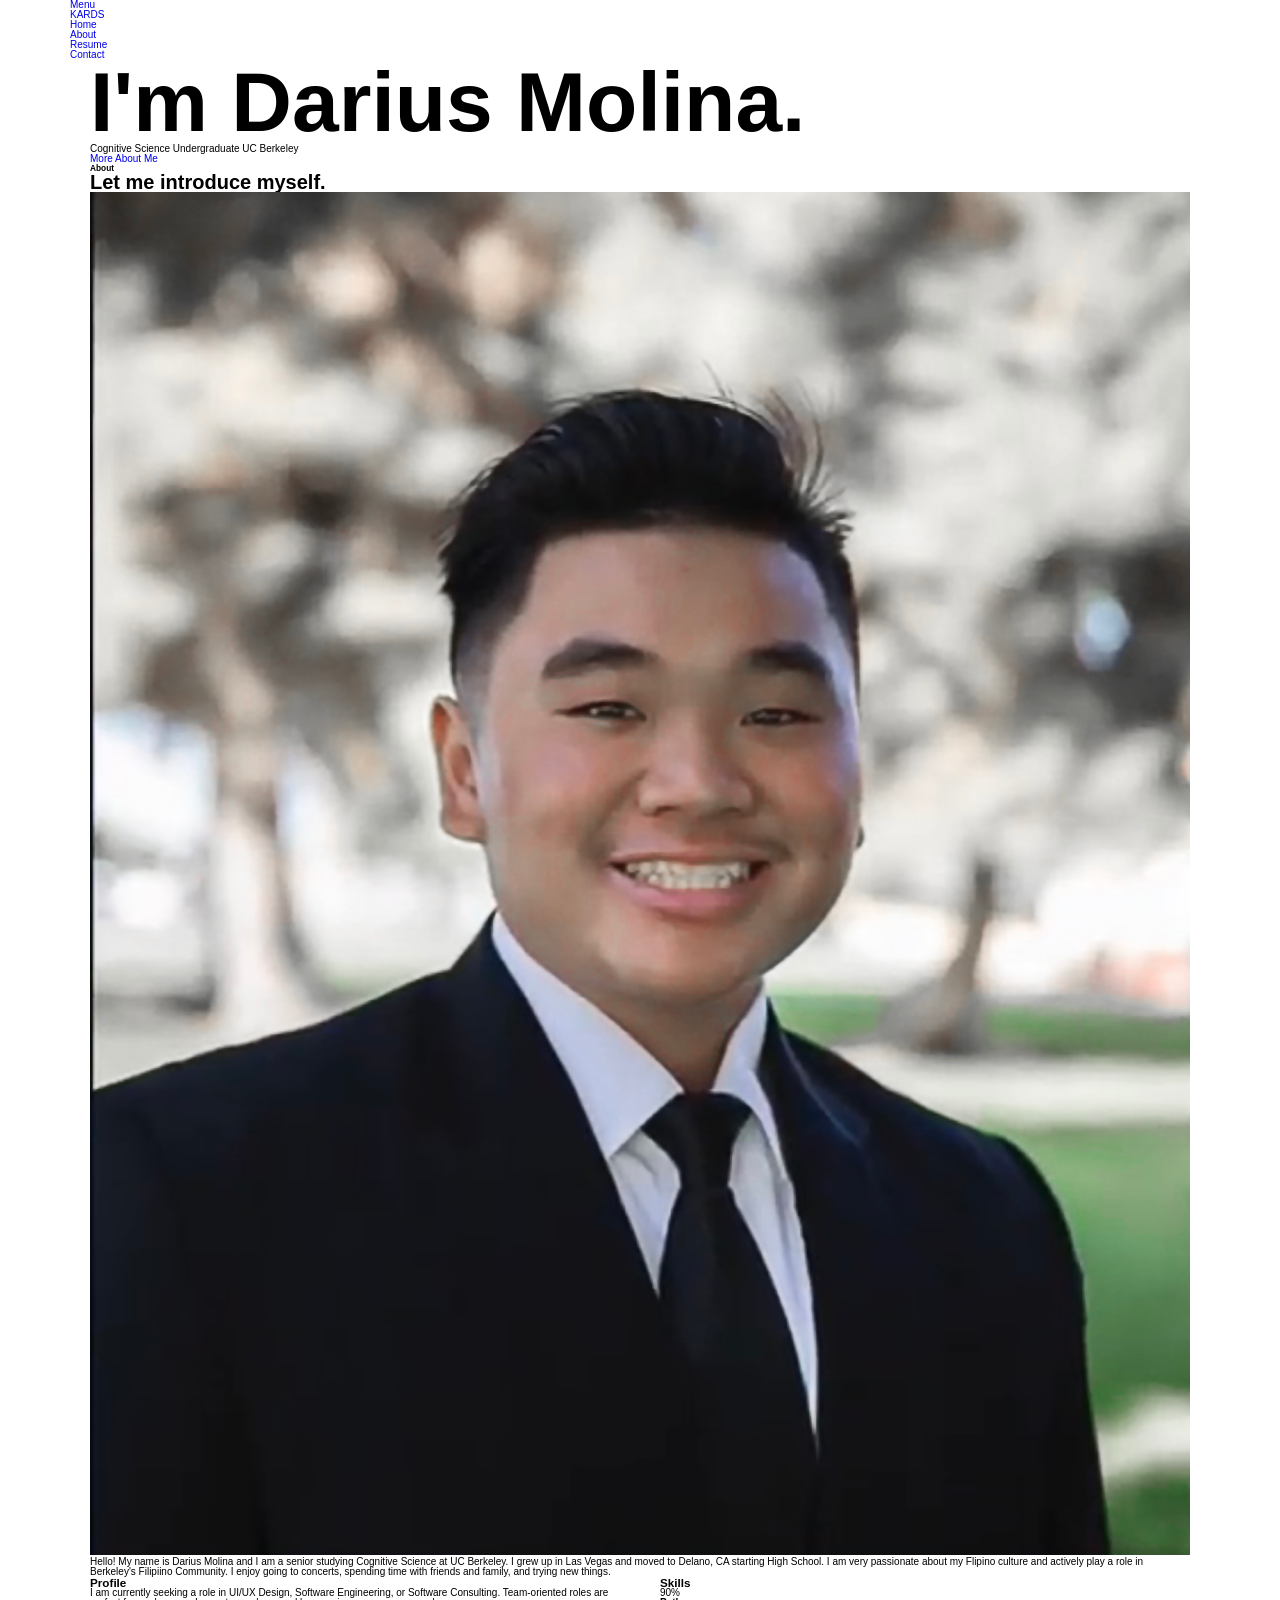
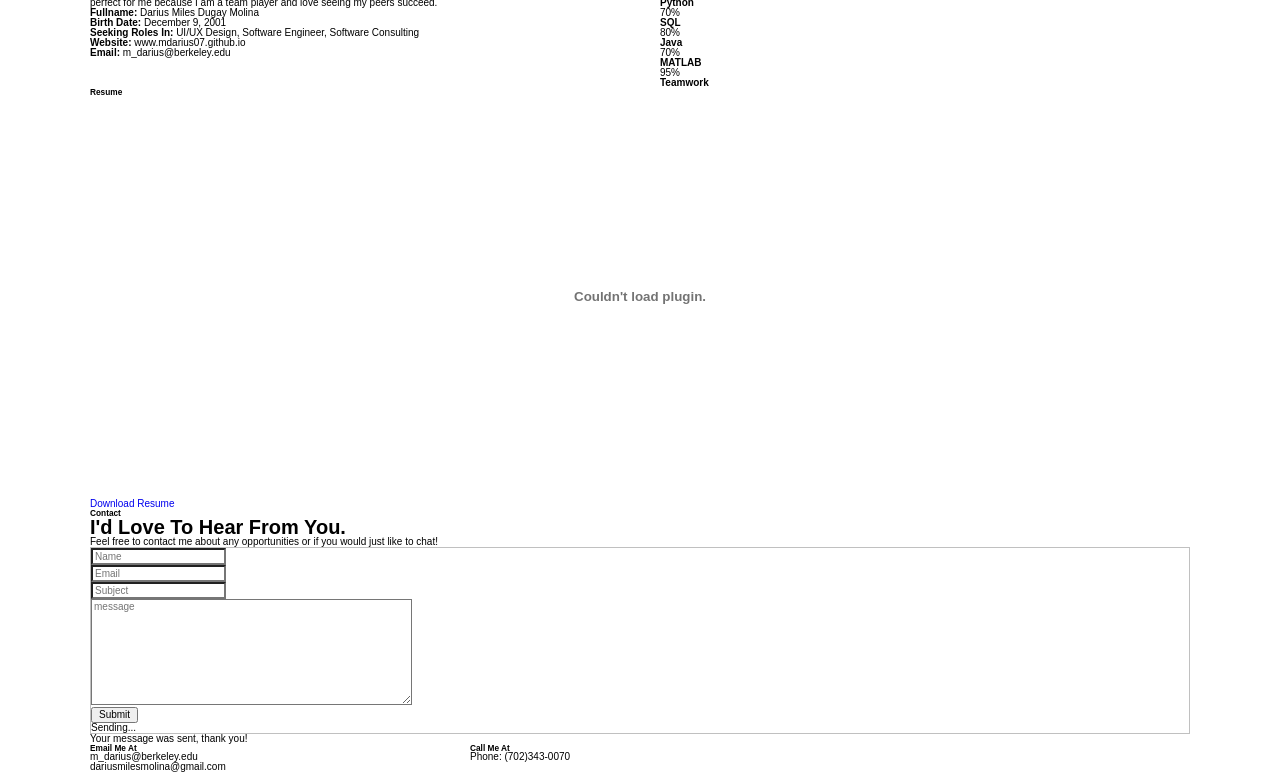
==== index.html @ eac63430 "resume" ====
<!DOCTYPE html>
<!--[if IE 8 ]><html class="no-js oldie ie8" lang="en"> <![endif]-->
<!--[if IE 9 ]><html class="no-js oldie ie9" lang="en"> <![endif]-->
<!--[if (gte IE 9)|!(IE)]><!--><html class="no-js" lang="en"> <!--<![endif]-->
<head>

   <!--- basic page needs
   ================================================== -->
   <meta charset="utf-8">
	<title>Darius Molina</title>
	<meta name="description" content="">  
	<meta name="author" content="">

   <!-- mobile specific metas
   ================================================== -->
	<meta name="viewport" content="width=device-width, initial-scale=1, maximum-scale=1">

 	<!-- CSS
   ================================================== -->
   <link rel="stylesheet" href="css/base.css">  
   <link rel="stylesheet" href="css/main.css">
   <link rel="stylesheet" href="css/vendor.css">     

   <!-- script
   ================================================== -->   
	<script src="js/modernizr.js"></script>
	<script src="js/pace.min.js"></script>

   <!-- favicons
	================================================== -->
	<link rel="icon" type="image/png" href="favicon.png">

</head>

<body id="top">

	<!-- header 
   ================================================== -->
   <header>   	
   	<div class="row">

   		<div class="top-bar">
   			<a class="menu-toggle" href="#"><span>Menu</span></a>

	   		<div class="logo">
		         <a href="index.html">KARDS</a>
		      </div>		      

		   	<nav id="main-nav-wrap">
					<ul class="main-navigation">
						<li class="current"><a class="smoothscroll"  href="#intro" title="">Home</a></li>
						<li><a class="smoothscroll"  href="#about" title="">About</a></li>
						<li><a class="smoothscroll"  href="#resume" title="">Resume</a></li>					
						<li><a class="smoothscroll"  href="#contact" title="">Contact</a></li>				
					</ul>
				</nav>    		
   		</div> <!-- /top-bar --> 
   		
   	</div> <!-- /row --> 		
   </header> <!-- /header -->

	<!-- intro section
   ================================================== -->
   <section id="intro">   

   	<div class="intro-overlay"></div>	

   	<div class="intro-content">
   		<div class="row">

   			<div class="col-twelve">

	   			<h1>I'm Darius Molina.</h1>

	   			<p class="intro-position">
	   				<span>Cognitive Science Undergraduate</span>
	   				<span>UC Berkeley</span> 
	   			</p>

	   			<a class="button stroke smoothscroll" href="#about" title="">More About Me</a>

	   		</div>  
   			
   		</div>   		 		
   	</div> <!-- /intro-content --> 

   	<ul class="intro-social">        
         <li><a href="https://www.facebook.com/profile.php?id=100009450959265"><i class="fa fa-facebook"></i></a></li>
         <li><a href="#"><i class="fa fa-twitter"></i></a></li>
         <li><a href="https://www.linkedin.com/in/darius-miles-molina/"><i class="fa fa-linkedin"></i></a></li>
         <li><a href="https://www.instagram.com/dariusmolina/"><i class="fa fa-instagram"></i></a></li>
      </ul> <!-- /intro-social -->      	

   </section> <!-- /intro -->


   <!-- about section
   ================================================== -->
   <section id="about">  

   	<div class="row section-intro">
   		<div class="col-twelve">

   			<h5>About</h5>
   			<h1>Let me introduce myself.</h1>

   			<div class="intro-info">

   				<img src="images/profile-pic.jpg" alt="Profile Picture">

   				<p class="lead">Hello! My name is Darius Molina and I am a senior studying Cognitive Science at UC Berkeley. I grew up in Las Vegas and moved to Delano, CA starting High School. I am very passionate about my Flipino culture and actively play a role in Berkeley's Filipiino Community. I enjoy going to concerts, spending time with friends and family, and trying new things.</p>
   			</div>   			

   		</div>   		
   	</div> <!-- /section-intro -->

   	<div class="row about-content">

   		<div class="col-six tab-full">

   			<h3>Profile</h3>
   			<p>I am currently seeking a role in UI/UX Design, Software Engineering, or Software Consulting. Team-oriented roles are perfect for me because I am a team player and love seeing my peers succeed.</p>

   			<ul class="info-list">
   				<li>
   					<strong>Fullname:</strong>
   					<span>Darius Miles Dugay Molina</span>
   				</li>
   				<li>
   					<strong>Birth Date:</strong>
   					<span>December 9, 2001</span>
   				</li>
   				<li>
   					<strong>Seeking Roles In:</strong>
   					<span>UI/UX Design, Software Engineer, Software Consulting</span>
   				</li>
   				<li>
   					<strong>Website:</strong>
   					<span>www.mdarius07.github.io</span>
   				</li>
   				<li>
   					<strong>Email:</strong>
   					<span>m_darius@berkeley.edu</span>
   				</li>

   			</ul> <!-- /info-list -->

   		</div>

   		<div class="col-six tab-full">

   			<h3>Skills</h3>

				<ul class="skill-bars">
				   <li>
				   	<div class="progress percent90"><span>90%</span></div>
				   	<strong>Python</strong>
				   </li>
				   <li>
				   	<div class="progress percent70"><span>70%</span></div>
				   	<strong>SQL</strong>
				   </li>
				   <li>
				   	<div class="progress percent80"><span>80%</span></div>
				   	<strong>Java</strong>
				   </li>
				   <li>
				   	<div class="progress percent70"><span>70%</span></div>
				   	<strong>MATLAB</strong>
				   </li>
				   <li>

				   	<div class="progress percent95"><span>95%</span></div>
				   	<strong>Teamwork</strong>
				   </li>
      
				</ul> <!-- /skill-bars -->		

   		</div>

   	</div>


   </section> <!-- /process-->    


   <!-- resume Section
   ================================================== -->
	<section id="resume" class="grey-section">

		<div class="row section-intro">
   		<div class="col-twelve">
			<div id="resume"></div>

   			<h5>Resume</h5>
			<embed src="resume.pdf" type="application/pdf" width="100%" height="400px">
   				<a href="resume.pdf" download>Download Resume</a>

   		</div>   		
   	
		
	</section> <!-- /features -->

	
	
   <!-- contact
   ================================================== -->
	<section id="contact">

		<div class="row section-intro">
   		<div class="col-twelve">

   			<h5>Contact</h5>
   			<h1>I'd Love To Hear From You.</h1>

   			<p class="lead">Feel free to contact me about any opportunities or if you would just like to chat!</p>

   		</div> 
   	</div> <!-- /section-intro -->

   	<div class="row contact-form">

   		<div class="col-twelve">

            <!-- form -->
            <form name="contactForm" id="contactForm" method="post" action="">
      			<fieldset>

                  <div class="form-field">
 						   <input name="contactName" type="text" id="contactName" placeholder="Name" value="" minlength="2" required="">
                  </div>
                  <div class="form-field">
	      			   <input name="contactEmail" type="email" id="contactEmail" placeholder="Email" value="" required="">
	               </div>
                  <div class="form-field">
	     				   <input name="contactSubject" type="text" id="contactSubject" placeholder="Subject" value="">
	               </div>                       
                  <div class="form-field">
	                 	<textarea name="contactMessage" id="contactMessage" placeholder="message" rows="10" cols="50" required=""></textarea>
	               </div>                      
                 <div class="form-field">
                     <button class="submitform">Submit</button>
                     <div id="submit-loader">
                        <div class="text-loader">Sending...</div>                             
       				      <div class="s-loader">
								  	<div class="bounce1"></div>
								  	<div class="bounce2"></div>
								  	<div class="bounce3"></div>
								</div>
							</div>
                  </div>

      			</fieldset>
      		</form> <!-- Form End -->

            <!-- contact-warning -->
            <div id="message-warning">            	
            </div>            
            <!-- contact-success -->
      		<div id="message-success">
               <i class="fa fa-check"></i>Your message was sent, thank you!<br>
      		</div>

         </div> <!-- /col-twelve -->
   		
   	</div> <!-- /contact-form -->

   	<div class="row contact-info">


   		<div class="col-four tab-full collapse">

   			<div class="icon">
   				<i class="icon-mail"></i>
   			</div>

   			<h5>Email Me At</h5>

   			<p>m_darius@berkeley.edu<br>
			   	dariusmilesmolina@gmail.com			     
			   </p>

   		</div>

   		<div class="col-four tab-full">

   			<div class="icon">
   				<i class="icon-phone"></i>
   			</div>

   			<h5>Call Me At</h5>

   			<p>Phone: (702)343-0070<br><br>
			   </p>

   		</div>
   		
   	</div> <!-- /contact-info -->
		
	</section> <!-- /contact -->
 

   <!-- Java Script
   ================================================== --> 
   <script src="js/jquery-2.1.3.min.js"></script>
   <script src="js/plugins.js"></script>
   <script src="js/main.js"></script>

</body>

</html>
---- css/base.css ----
/**
 * =================================================================== 
 *
 *  Kards v1.0 Base Stylesheet
 *  url: styleshout.com
 *  03-01-2016
 *  ------------------------------------------------------------------
 *  TOC:
 *  01. reset
 *  02. basic/base setup styles
 *  03. grid
 *  04. MISC
 *
 * =================================================================== 
 */

/** 
 * ===================================================================
 * 01. reset - normalize.css v3.0.2 | MIT License | git.io/normalize
 *
 * ------------------------------------------------------------------- 
 */
html {
	font-family: sans-serif;
	-ms-text-size-adjust: 100%;
	-webkit-text-size-adjust: 100%;
}

body {
	margin: 0;
}

article,
aside,
details,
figcaption,
figure,
footer,
header,
hgroup,
main,
menu,
nav,
section,
summary {
	display: block;
}

audio,
canvas,
progress,
video {
	display: inline-block;
	vertical-align: baseline;
}

audio:not([controls]) {
	display: none;
	height: 0;
}

[hidden],
template {
	display: none;
}

a {
	background: transparent;
}

a:active,
a:hover {
	outline: 0;
}

abbr[title] {
	border-bottom: 1px dotted;
}

b,
strong {
	font-weight: bold;
}

dfn {
	font-style: italic;
}

h1 {
	font-size: 2em;
	margin: 0.67em 0;
}

mark {
	background: #ff0;
	color: #000;
}

small {
	font-size: 80%;
}

sub,
sup {
	font-size: 75%;
	line-height: 0;
	position: relative;
	vertical-align: baseline;
}

sup {
	top: -0.5em;
}

sub {
	bottom: -0.25em;
}

img {
	border: 0;
}

svg:not(:root) {
	overflow: hidden;
}

figure {
	margin: 1em 40px;
}

hr {
	-moz-box-sizing: content-box;
	box-sizing: content-box;
	height: 0;
}

pre {
	overflow: auto;
}

code,
kbd,
pre,
samp {
	font-family: monospace, monospace;
	font-size: 1em;
}

button,
input,
optgroup,
select,
textarea {
	color: inherit;
	font: inherit;
	margin: 0;
}

button {
	overflow: visible;
}

button,
select {
	text-transform: none;
}

button,
html input[type="button"],
input[type="reset"],
input[type="submit"] {
	-webkit-appearance: button;
	cursor: pointer;
}

button[disabled],
html input[disabled] {
	cursor: default;
}

button::-moz-focus-inner,
input::-moz-focus-inner {
	border: 0;
	padding: 0;
}

input {
	line-height: normal;
}

input[type="checkbox"],
input[type="radio"] {
	box-sizing: border-box;
	padding: 0;
}

input[type="number"]::-webkit-inner-spin-button,
input[type="number"]::-webkit-outer-spin-button {
	height: auto;
}

input[type="search"] {
	-webkit-appearance: textfield;
	-moz-box-sizing: content-box;
	-webkit-box-sizing: content-box;
	box-sizing: content-box;
}

input[type="search"]::-webkit-search-cancel-button,
input[type="search"]::-webkit-search-decoration {
	-webkit-appearance: none;
}

fieldset {
	border: 1px solid #c0c0c0;
	margin: 0 2px;
	padding: 0.35em 0.625em 0.75em;
}

legend {
	border: 0;
	padding: 0;
}

textarea {
	overflow: auto;
}

optgroup {
	font-weight: bold;
}

table {
	border-collapse: collapse;
	border-spacing: 0;
}

td,
th {
	padding: 0;
}

/** 
 * ===================================================================
 * 02. basic/base setup styles - (_basic.scss)
 *
 * ------------------------------------------------------------------- 
 */
html {
	font-size: 62.5%;
	box-sizing: border-box;
}

*,
*::before,
*::after {
	box-sizing: inherit;
}

body {
	font-weight: normal;
	line-height: 1;
	text-rendering: optimizeLegibility;
	word-wrap: break-word;
	-webkit-overflow-scrolling: touch;
	-webkit-text-size-adjust: none;
}

body,
input,
button {
	-moz-osx-font-smoothing: grayscale;
	-webkit-font-smoothing: antialiased;
}

/**
 * Media - (_basic.scss)
 * ------------------------------------------------------------------- 
 */
img,
video {
	max-width: 100%;
	height: auto;
}

/**
 * Typography resets - (_basic.scss)
 * ------------------------------------------------------------------- 
 */
div,
dl,
dt,
dd,
ul,
ol,
li,
h1,
h2,
h3,
h4,
h5,
h6,
pre,
form,
p,
blockquote,
th,
td {
	margin: 0;
	padding: 0;
}

h1,
h2,
h3,
h4,
h5,
h6 {
	-webkit-font-variant-ligatures: common-ligatures;
	-moz-font-variant-ligatures: common-ligatures;
	font-variant-ligatures: common-ligatures;
	text-rendering: optimizeLegibility;
}

em,
i {
	font-style: italic;
	line-height: inherit;
}

strong,
b {
	font-weight: bold;
	line-height: inherit;
}

small {
	font-size: 60%;
	line-height: inherit;
}

ol,
ul {
	list-style: none;
}

li {
	display: block;
}

/**
 * links - (_basic.scss)
 * ------------------------------------------------------------------- 
 */
a {
	text-decoration: none;
	line-height: inherit;
}

a img {
	border: none;
}

/**
 * inputs - (_basic.scss)
 * ------------------------------------------------------------------- 
 */
fieldset {
	margin: 0;
	padding: 0;
}

input[type="email"],
input[type="number"],
input[type="search"],
input[type="text"],
input[type="tel"],
input[type="url"],
input[type="password"],
textarea {
	-webkit-appearance: none;
	-moz-appearance: none;
	-ms-appearance: none;
	-o-appearance: none;
	appearance: none;
}

/** 
 * ===================================================================
 * 03. grid - (_grid.scss)
 *
 * ------------------------------------------------------------------- 
 */
.row {
	width: 94%;
	max-width: 1140px;
	margin: 0 auto;
}

.row:before,
.row:after {
	content: "";
	display: table;
}

.row:after {
	clear: both;
}

.row .row {
	width: auto;
	max-width: none;
	margin-left: -20px;
	margin-right: -20px;
}

[class*="col-"],
.bgrid {
	float: left;
}

[class*="col-"] + [class*="col-"].end {
	float: right;
}

[class*="col-"] {
	padding: 0 20px;
}

.col-one {
	width: 8.33333%;
}

.col-two,
.col-1-6 {
	width: 16.66667%;
}

.col-three,
.col-1-4 {
	width: 25%;
}

.col-four,
.col-1-3 {
	width: 33.33333%;
}

.col-five {
	width: 41.66667%;
}

.col-six,
.col-1-2 {
	width: 50%;
}

.col-seven {
	width: 58.33333%;
}

.col-eight,
.col-2-3 {
	width: 66.66667%;
}

.col-nine,
.col-3-4 {
	width: 75%;
}

.col-ten,
.col-5-6 {
	width: 83.33333%;
}

.col-eleven {
	width: 91.66667%;
}

.col-twelve,
.col-full {
	width: 100%;
}

/**
 * small screens - (_grid.scss)
 * --------------------------------------------------------------- 
 */
@media screen and (max-width:1024px) {
	.row .row {
		margin-left: -18px;
		margin-right: -18px;
	}

	[class*="col-"] {
		padding: 0 18px;
	}

}

/**
 * tablets - (_grid.scss)
 * --------------------------------------------------------------- 
 */
@media screen and (max-width:768px) {
	.row {
		width: auto;
		padding-left: 30px;
		padding-right: 30px;
	}

	.row .row {
		padding-left: 0;
		padding-right: 0;
		margin-left: -15px;
		margin-right: -15px;
	}

	[class*="col-"] {
		padding: 0 15px;
	}

	.tab-1-4 {
		width: 25%;
	}

	.tab-1-3 {
		width: 33.33333%;
	}

	.tab-1-2 {
		width: 50%;
	}

	.tab-2-3 {
		width: 66.66667%;
	}

	.tab-3-4 {
		width: 75%;
	}

	.tab-full {
		width: 100%;
	}

}

/**
 * large mobile devices - (_grid.scss)
 * --------------------------------------------------------------- 
 */
@media screen and (max-width:600px) {
	.row {
		padding-left: 25px;
		padding-right: 25px;
	}

	.row .row {
		margin-left: -10px;
		margin-right: -10px;
	}

	[class*="col-"] {
		padding: 0 10px;
	}

	.mob-1-4 {
		width: 25%;
	}

	.mob-1-2 {
		width: 50%;
	}

	.mob-3-4 {
		width: 75%;
	}

	.mob-full {
		width: 100%;
	}

}

/**
 * small mobile devices - (_grid.scss)
 * --------------------------------------------------------------- 
 */
@media screen and (max-width:400px) {
	.row .row {
		padding-left: 0;
		padding-right: 0;
		margin-left: 0;
		margin-right: 0;
	}

	[class*="col-"] {
		width: 100% !important;
		float: none !important;
		clear: both !important;
		margin-left: 0;
		margin-right: 0;
		padding: 0;
	}

	[class*="col-"] + [class*="col-"].end {
		float: none;
	}

}

/** 
 * ===================================================================
 * block grids - (_grid.scss)
 *
 * ------------------------------------------------------------------- 
 */
[class*="block-"]:before,
[class*="block-"]:after {
	content: "";
	display: table;
}

[class*="block-"]:after {
	clear: both;
}

.block-1-6 .bgrid {
	width: 16.66667%;
}

.block-1-4 .bgrid {
	width: 25%;
}

.block-1-3 .bgrid {
	width: 33.33333%;
}

.block-1-2 .bgrid {
	width: 50%;
}

/**
 * Clearing for block grid columns. Allow columns with 
 * different heights to align properly.
 */
.block-1-6 .bgrid:nth-child(6n+1),
.block-1-4 .bgrid:nth-child(4n+1),
.block-1-3 .bgrid:nth-child(3n+1),
.block-1-2 .bgrid:nth-child(2n+1) {
	clear: both;
}

/**
 * small screens - (_grid.scss)
 * --------------------------------------------------------------- 
 */
@media screen and (max-width:1024px) {
	.block-s-1-6 .bgrid {
		width: 16.66667%;
	}

	.block-s-1-4 .bgrid {
		width: 25%;
	}

	.block-s-1-3 .bgrid {
		width: 33.33333%;
	}

	.block-s-1-2 .bgrid {
		width: 50%;
	}

	.block-s-full .bgrid {
		width: 100%;
		clear: both;
	}

	[class*="block-s-"] .bgrid:nth-child(n) {
		clear: none;
	}

	.block-s-1-6 .bgrid:nth-child(6n+1),
	.block-s-1-4 .bgrid:nth-child(4n+1),
	.block-s-1-3 .bgrid:nth-child(3n+1),
	.block-s-1-2 .bgrid:nth-child(2n+1) {
		clear: both;
	}

}

/**
 * tablets - (_grid.scss)
 * --------------------------------------------------------------- 
 */
@media screen and (max-width:768px) {
	.block-tab-1-6 .bgrid {
		width: 16.66667%;
	}

	.block-tab-1-4 .bgrid {
		width: 25%;
	}

	.block-tab-1-3 .bgrid {
		width: 33.33333%;
	}

	.block-tab-1-2 .bgrid {
		width: 50%;
	}

	.block-tab-full .bgrid {
		width: 100%;
		clear: both;
	}

	[class*="block-tab-"] .bgrid:nth-child(n) {
		clear: none;
	}

	.block-tab-1-6 .bgrid:nth-child(6n+1),
	.block-tab-1-4 .bgrid:nth-child(4n+1),
	.block-tab-1-3 .bgrid:nth-child(3n+1),
	.block-tab-1-2 .bgrid:nth-child(2n+1) {
		clear: both;
	}

}

/**
 * large mobile devices - (_grid.scss)
 * --------------------------------------------------------------- 
 */
@media screen and (max-width:600px) {
	.block-mob-1-6 .bgrid {
		width: 16.66667%;
	}

	.block-mob-1-4 .bgrid {
		width: 25%;
	}

	.block-mob-1-3 .bgrid {
		width: 33.33333%;
	}

	.block-mob-1-2 .bgrid {
		width: 50%;
	}

	.block-mob-full .bgrid {
		width: 100%;
		clear: both;
	}

	[class*="block-mob-"] .bgrid:nth-child(n) {
		clear: none;
	}

	.block-mob-1-6 .bgrid:nth-child(6n+1),
	.block-mob-1-4 .bgrid:nth-child(4n+1),
	.block-mob-1-3 .bgrid:nth-child(3n+1),
	.block-mob-1-2 .bgrid:nth-child(2n+1) {
		clear: both;
	}

}

/**
 * stack on small mobile devices - (_grid.scss)
 * --------------------------------------------------------------- 
 */
@media screen and (max-width:400px) {
	.stack .bgrid {
		width: 100% !important;
		float: none !important;
		clear: both !important;
		margin-left: 0;
		margin-right: 0;
	}

}

/** 
 * ===================================================================
 * 04. MISC  - (_grid.scss)
 *
 * ------------------------------------------------------------------- 
 */

/**
 * Clearing - (http://nicolasgallagher.com/micro-clearfix-hack/
 */
.group:before,
.group:after {
	content: "";
	display: table;
}

.group:after {
	clear: both;
}

/**
 * Misc Helper Styles 
 */
.hide {
	display: none;
}

.invisible {
	visibility: hidden;
}

.antialiased {
	-webkit-font-smoothing: antialiased;
	-moz-osx-font-smoothing: grayscale;
}

.remove-bottom {
	margin-bottom: 0;
}

.half-bottom {
	margin-bottom: 1.5rem !important;
}

.add-bottom {
	margin-bottom: 3rem !important;
}

.no-border {
	border: none;
}

.full-width {
	width: 100%;
}

.text-center {
	text-align: center;
}

.text-left {
	text-align: left;
}

.text-right {
	text-align: right;
}

.pull-left {
	float: left;
}

.pull-right {
	float: right;
}

.align-center {
	margin-left: auto;
	margin-right: auto;
	text-align: center;
}

/*# sourceMappingURL=base.css.map */
---- css/vendor.css ----
/**
 * =================================================================== 
 *
 *  Kards v1.0 Vendor/Third Party CSS 
 *  url: styleshout.com
 *  03-01-2016
 *  ------------------------------------------------------------------
 *  TOC:
 *  01. Core Owl Carousel CSS File
 *  02. Magnific Popup CSS
 *
 * =================================================================== 
 */

/* 
 *  01. Core Owl Carousel CSS File
 *	 v1.3.3
 */

/* clearfix */
.owl-carousel .owl-wrapper:after {
	content: ".";
	display: block;
	clear: both;
	visibility: hidden;
	line-height: 0;
	height: 0;
}

/* display none until init */
.owl-carousel {
	display: none;
	position: relative;
	width: 100%;
	-ms-touch-action: pan-y;
}
.owl-carousel .owl-wrapper {
	display: none;
	position: relative;
	-webkit-transform: translate3d(0px, 0px, 0px);
}
.owl-carousel .owl-wrapper-outer {
	overflow: hidden;
	position: relative;
	width: 100%;
}
.owl-carousel .owl-wrapper-outer.autoHeight {
	-webkit-transition: height 500ms ease-in-out;
	-moz-transition: height 500ms ease-in-out;
	-ms-transition: height 500ms ease-in-out;
	-o-transition: height 500ms ease-in-out;
	transition: height 500ms ease-in-out;
}
.owl-carousel .owl-item {
	float: left;
}
.owl-controls .owl-page, .owl-controls .owl-buttons div {
	cursor: pointer;
}
.owl-controls {
	-webkit-user-select: none;
	-khtml-user-select: none;
	-moz-user-select: none;
	-ms-user-select: none;
	user-select: none;
	-webkit-tap-highlight-color: transparent;
}

/* mouse grab icon */
.grabbing {
	cursor: url(grabbing.png) 8 8, move;
}

/* fix */
.owl-carousel .owl-wrapper, .owl-carousel .owl-item {
	-webkit-backface-visibility: hidden;
	-moz-backface-visibility: hidden;
	-ms-backface-visibility: hidden;
	-webkit-transform: translate3d(0, 0, 0);
	-moz-transform: translate3d(0, 0, 0);
	-ms-transform: translate3d(0, 0, 0);
}

/* 
 *  Owl Carousel CSS3 Transitions 
 *  v1.3.2
 */
.owl-origin {
	-webkit-perspective: 1200px;
	-webkit-perspective-origin-x: 50%;
	-webkit-perspective-origin-y: 50%;
	-moz-perspective: 1200px;
	-moz-perspective-origin-x: 50%;
	-moz-perspective-origin-y: 50%;
	perspective: 1200px;
}

/* fade */
.owl-fade-out {
	z-index: 10;
	-webkit-animation: fadeOut .7s both ease;
	-moz-animation: fadeOut .7s both ease;
	animation: fadeOut .7s both ease;
}
.owl-fade-in {
	-webkit-animation: fadeIn .7s both ease;
	-moz-animation: fadeIn .7s both ease;
	animation: fadeIn .7s both ease;
}

/* backSlide */
.owl-backSlide-out {
	-webkit-animation: backSlideOut 1s both ease;
	-moz-animation: backSlideOut 1s both ease;
	animation: backSlideOut 1s both ease;
}
.owl-backSlide-in {
	-webkit-animation: backSlideIn 1s both ease;
	-moz-animation: backSlideIn 1s both ease;
	animation: backSlideIn 1s both ease;
}

/* goDown */
.owl-goDown-out {
	-webkit-animation: scaleToFade .7s ease both;
	-moz-animation: scaleToFade .7s ease both;
	animation: scaleToFade .7s ease both;
}
.owl-goDown-in {
	-webkit-animation: goDown .6s ease both;
	-moz-animation: goDown .6s ease both;
	animation: goDown .6s ease both;
}

/* scaleUp */
.owl-fadeUp-in {
	-webkit-animation: scaleUpFrom .5s ease both;
	-moz-animation: scaleUpFrom .5s ease both;
	animation: scaleUpFrom .5s ease both;
}
.owl-fadeUp-out {
	-webkit-animation: scaleUpTo .5s ease both;
	-moz-animation: scaleUpTo .5s ease both;
	animation: scaleUpTo .5s ease both;
}

/* Keyframes */

/*empty*/
@-webkit-keyframes empty {
	0% {
		opacity: 1;
	}
}
@-moz-keyframes empty {
	0% {
		opacity: 1;
	}
}
@keyframes empty {
	0% {
		opacity: 1;
	}
}
@-webkit-keyframes fadeIn {
	0% {
		opacity: 0;
	}
	100% {
		opacity: 1;
	}
}
@-moz-keyframes fadeIn {
	0% {
		opacity: 0;
	}
	100% {
		opacity: 1;
	}
}
@keyframes fadeIn {
	0% {
		opacity: 0;
	}
	100% {
		opacity: 1;
	}
}
@-webkit-keyframes fadeOut {
	0% {
		opacity: 1;
	}
	100% {
		opacity: 0;
	}
}
@-moz-keyframes fadeOut {
	0% {
		opacity: 1;
	}
	100% {
		opacity: 0;
	}
}
@keyframes fadeOut {
	0% {
		opacity: 1;
	}
	100% {
		opacity: 0;
	}
}
@-webkit-keyframes backSlideOut {
	25% {
		opacity: .5;
		-webkit-transform: translateZ(-500px);
	}
	75% {
		opacity: .5;
		-webkit-transform: translateZ(-500px) translateX(-200%);
	}
	100% {
		opacity: .5;
		-webkit-transform: translateZ(-500px) translateX(-200%);
	}
}
@-moz-keyframes backSlideOut {
	25% {
		opacity: .5;
		-moz-transform: translateZ(-500px);
	}
	75% {
		opacity: .5;
		-moz-transform: translateZ(-500px) translateX(-200%);
	}
	100% {
		opacity: .5;
		-moz-transform: translateZ(-500px) translateX(-200%);
	}
}
@keyframes backSlideOut {
	25% {
		opacity: .5;
		transform: translateZ(-500px);
	}
	75% {
		opacity: .5;
		transform: translateZ(-500px) translateX(-200%);
	}
	100% {
		opacity: .5;
		transform: translateZ(-500px) translateX(-200%);
	}
}
@-webkit-keyframes backSlideIn {
	0%, 25% {
		opacity: .5;
		-webkit-transform: translateZ(-500px) translateX(200%);
	}
	75% {
		opacity: .5;
		-webkit-transform: translateZ(-500px);
	}
	100% {
		opacity: 1;
		-webkit-transform: translateZ(0) translateX(0);
	}
}
@-moz-keyframes backSlideIn {
	0%, 25% {
		opacity: .5;
		-moz-transform: translateZ(-500px) translateX(200%);
	}
	75% {
		opacity: .5;
		-moz-transform: translateZ(-500px);
	}
	100% {
		opacity: 1;
		-moz-transform: translateZ(0) translateX(0);
	}
}
@keyframes backSlideIn {
	0%, 25% {
		opacity: .5;
		transform: translateZ(-500px) translateX(200%);
	}
	75% {
		opacity: .5;
		transform: translateZ(-500px);
	}
	100% {
		opacity: 1;
		transform: translateZ(0) translateX(0);
	}
}
@-webkit-keyframes scaleToFade {
	to {
		opacity: 0;
		-webkit-transform: scale(0.8);
	}
}
@-moz-keyframes scaleToFade {
	to {
		opacity: 0;
		-moz-transform: scale(0.8);
	}
}
@keyframes scaleToFade {
	to {
		opacity: 0;
		transform: scale(0.8);
	}
}
@-webkit-keyframes goDown {
	from {
		-webkit-transform: translateY(-100%);
	}
}
@-moz-keyframes goDown {
	from {
		-moz-transform: translateY(-100%);
	}
}
@keyframes goDown {
	from {
		transform: translateY(-100%);
	}
}
@-webkit-keyframes scaleUpFrom {
	from {
		opacity: 0;
		-webkit-transform: scale(1.5);
	}
}
@-moz-keyframes scaleUpFrom {
	from {
		opacity: 0;
		-moz-transform: scale(1.5);
	}
}
@keyframes scaleUpFrom {
	from {
		opacity: 0;
		transform: scale(1.5);
	}
}
@-webkit-keyframes scaleUpTo {
	to {
		opacity: 0;
		-webkit-transform: scale(1.5);
	}
}
@-moz-keyframes scaleUpTo {
	to {
		opacity: 0;
		-moz-transform: scale(1.5);
	}
}
@keyframes scaleUpTo {
	to {
		opacity: 0;
		transform: scale(1.5);
	}
}


/* 
 *  02. Magnific Popup CSS
 */
.mfp-bg {
	top: 0;
	left: 0;
	width: 100%;
	height: 100%;
	z-index: 1042;
	overflow: hidden;
	position: fixed;
	background: #0b0b0b;
	opacity: 0.8;
	filter: alpha(opacity=80);
}
.mfp-wrap {
	top: 0;
	left: 0;
	width: 100%;
	height: 100%;
	z-index: 1043;
	position: fixed;
	outline: none !important;
	-webkit-backface-visibility: hidden;
}
.mfp-container {
	text-align: center;
	position: absolute;
	width: 100%;
	height: 100%;
	left: 0;
	top: 0;
	padding: 0 8px;
	-webkit-box-sizing: border-box;
	-moz-box-sizing: border-box;
	box-sizing: border-box;
}
.mfp-container:before {
	content: '';
	display: inline-block;
	height: 100%;
	vertical-align: middle;
}
.mfp-align-top .mfp-container:before {
	display: none;
}
.mfp-content {
	position: relative;
	display: inline-block;
	vertical-align: middle;
	margin: 0 auto;
	text-align: left;
	z-index: 1045;
}
.mfp-inline-holder .mfp-content, .mfp-ajax-holder .mfp-content {
	width: 100%;
	cursor: auto;
}
.mfp-ajax-cur {
	cursor: progress;
}
.mfp-zoom-out-cur, .mfp-zoom-out-cur .mfp-image-holder .mfp-close {
	cursor: -moz-zoom-out;
	cursor: -webkit-zoom-out;
	cursor: zoom-out;
}
.mfp-zoom {
	cursor: pointer;
	cursor: -webkit-zoom-in;
	cursor: -moz-zoom-in;
	cursor: zoom-in;
}
.mfp-auto-cursor .mfp-content {
	cursor: auto;
}
.mfp-close, .mfp-arrow, .mfp-preloader, .mfp-counter {
	-webkit-user-select: none;
	-moz-user-select: none;
	user-select: none;
}
.mfp-loading.mfp-figure {
	display: none;
}
.mfp-hide {
	display: none !important;
}
.mfp-preloader {
	color: #CCC;
	position: absolute;
	top: 50%;
	width: auto;
	text-align: center;
	margin-top: -0.8em;
	left: 8px;
	right: 8px;
	z-index: 1044;
}
.mfp-preloader a {
	color: #CCC;
}
.mfp-preloader a:hover {
	color: #FFF;
}
.mfp-s-ready .mfp-preloader {
	display: none;
}
.mfp-s-error .mfp-content {
	display: none;
}
button.mfp-close, button.mfp-arrow {
	overflow: visible;
	cursor: pointer;
	background: transparent;
	border: 0;
	-webkit-appearance: none;
	display: block;
	outline: none;
	padding: 0;
	z-index: 1046;
	-webkit-box-shadow: none;
	box-shadow: none;
}
button::-moz-focus-inner {
	padding: 0;
	border: 0;
}
.mfp-close {
	width: 44px;
	height: 44px;
	line-height: 44px;
	position: absolute;
	right: 0;
	top: 0;
	text-decoration: none;
	text-align: center;
	opacity: 0.65;
	filter: alpha(opacity=65);
	padding: 0 0 18px 10px;
	color: #FFF;
	font-style: normal;
	font-size: 28px;
	font-family: Arial, Baskerville, monospace;
}
.mfp-close:hover, .mfp-close:focus {
	opacity: 1;
	filter: alpha(opacity=100);
}
.mfp-close:active {
	top: 1px;
}
.mfp-close-btn-in .mfp-close {
	color: #333;
}
.mfp-image-holder .mfp-close, .mfp-iframe-holder .mfp-close {
	color: #FFF;
	right: -6px;
	text-align: right;
	padding-right: 6px;
	width: 100%;
}
.mfp-counter {
	position: absolute;
	top: 0;
	right: 0;
	color: #CCC;
	font-size: 12px;
	line-height: 18px;
	white-space: nowrap;
}
.mfp-arrow {
	position: absolute;
	opacity: 0.65;
	filter: alpha(opacity=65);
	margin: 0;
	top: 50%;
	margin-top: -55px;
	padding: 0;
	width: 90px;
	height: 110px;
	-webkit-tap-highlight-color: transparent;
}
.mfp-arrow:active {
	margin-top: -54px;
}
.mfp-arrow:hover, .mfp-arrow:focus {
	opacity: 1;
	filter: alpha(opacity=100);
}
.mfp-arrow:before, .mfp-arrow:after, .mfp-arrow .mfp-b, .mfp-arrow .mfp-a {
	content: '';
	display: block;
	width: 0;
	height: 0;
	position: absolute;
	left: 0;
	top: 0;
	margin-top: 35px;
	margin-left: 35px;
	border: medium inset transparent;
}
.mfp-arrow:after, .mfp-arrow .mfp-a {
	border-top-width: 13px;
	border-bottom-width: 13px;
	top: 8px;
}
.mfp-arrow:before, .mfp-arrow .mfp-b {
	border-top-width: 21px;
	border-bottom-width: 21px;
	opacity: 0.7;
}
.mfp-arrow-left {
	left: 0;
}
.mfp-arrow-left:after, .mfp-arrow-left .mfp-a {
	border-right: 17px solid #FFF;
	margin-left: 31px;
}
.mfp-arrow-left:before, .mfp-arrow-left .mfp-b {
	margin-left: 25px;
	border-right: 27px solid #3F3F3F;
}
.mfp-arrow-right {
	right: 0;
}
.mfp-arrow-right:after, .mfp-arrow-right .mfp-a {
	border-left: 17px solid #FFF;
	margin-left: 39px;
}
.mfp-arrow-right:before, .mfp-arrow-right .mfp-b {
	border-left: 27px solid #3F3F3F;
}
.mfp-iframe-holder {
	padding-top: 40px;
	padding-bottom: 40px;
}
.mfp-iframe-holder .mfp-content {
	line-height: 0;
	width: 100%;
	max-width: 900px;
}
.mfp-iframe-holder .mfp-close {
	top: -40px;
}
.mfp-iframe-scaler {
	width: 100%;
	height: 0;
	overflow: hidden;
	padding-top: 56.25%;
}
.mfp-iframe-scaler iframe {
	position: absolute;
	display: block;
	top: 0;
	left: 0;
	width: 100%;
	height: 100%;
	box-shadow: 0 0 8px rgba(0, 0, 0, 0.6);
	background: #000;
}

/* Main image in popup */
img.mfp-img {
	width: auto;
	max-width: 100%;
	height: auto;
	display: block;
	line-height: 0;
	-webkit-box-sizing: border-box;
	-moz-box-sizing: border-box;
	box-sizing: border-box;
	padding: 40px 0 40px;
	margin: 0 auto;
}

/* The shadow behind the image */
.mfp-figure {
	line-height: 0;
}
.mfp-figure:after {
	content: '';
	position: absolute;
	left: 0;
	top: 40px;
	bottom: 40px;
	display: block;
	right: 0;
	width: auto;
	height: auto;
	z-index: -1;
	box-shadow: 0 0 8px rgba(0, 0, 0, 0.6);
	background: #444;
}
.mfp-figure small {
	color: #BDBDBD;
	display: block;
	font-size: 12px;
	line-height: 14px;
}
.mfp-figure figure {
	margin: 0;
}
.mfp-bottom-bar {
	margin-top: -36px;
	position: absolute;
	top: 100%;
	left: 0;
	width: 100%;
	cursor: auto;
}
.mfp-title {
	text-align: left;
	line-height: 18px;
	color: #F3F3F3;
	word-wrap: break-word;
	padding-right: 36px;
}
.mfp-image-holder .mfp-content {
	max-width: 100%;
}
.mfp-gallery .mfp-image-holder .mfp-figure {
	cursor: pointer;
}
@media screen and (max-width:800px) and (orientation:landscape), screen and (max-height:300px) {

	/**
	     * Remove all paddings around the image on small screen
	     */
	.mfp-img-mobile .mfp-image-holder {
		padding-left: 0;
		padding-right: 0;
	}
	.mfp-img-mobile img.mfp-img {
		padding: 0;
	}
	.mfp-img-mobile .mfp-figure:after {
		top: 0;
		bottom: 0;
	}
	.mfp-img-mobile .mfp-figure small {
		display: inline;
		margin-left: 5px;
	}
	.mfp-img-mobile .mfp-bottom-bar {
		background: rgba(0, 0, 0, 0.6);
		bottom: 0;
		margin: 0;
		top: auto;
		padding: 3px 5px;
		position: fixed;
		-webkit-box-sizing: border-box;
		-moz-box-sizing: border-box;
		box-sizing: border-box;
	}
	.mfp-img-mobile .mfp-bottom-bar:empty {
		padding: 0;
	}
	.mfp-img-mobile .mfp-counter {
		right: 5px;
		top: 3px;
	}
	.mfp-img-mobile .mfp-close {
		top: 0;
		right: 0;
		width: 35px;
		height: 35px;
		line-height: 35px;
		background: rgba(0, 0, 0, 0.6);
		position: fixed;
		text-align: center;
		padding: 0;
	}
}
@media all and (max-width:900px) {
	.mfp-arrow {
		-webkit-transform: scale(0.75);
		transform: scale(0.75);
	}
	.mfp-arrow-left {
		-webkit-transform-origin: 0;
		transform-origin: 0;
	}
	.mfp-arrow-right {
		-webkit-transform-origin: 100%;
		transform-origin: 100%;
	}
	.mfp-container {
		padding-left: 6px;
		padding-right: 6px;
	}
}
.mfp-ie7 .mfp-img {
	padding: 0;
}
.mfp-ie7 .mfp-bottom-bar {
	width: 600px;
	left: 50%;
	margin-left: -300px;
	margin-top: 5px;
	padding-bottom: 5px;
}
.mfp-ie7 .mfp-container {
	padding: 0;
}
.mfp-ie7 .mfp-content {
	padding-top: 44px;
}
.mfp-ie7 .mfp-close {
	top: 0;
	right: 0;
	padding-top: 0;
}

/*# sourceMappingURL=vendor.css.map */
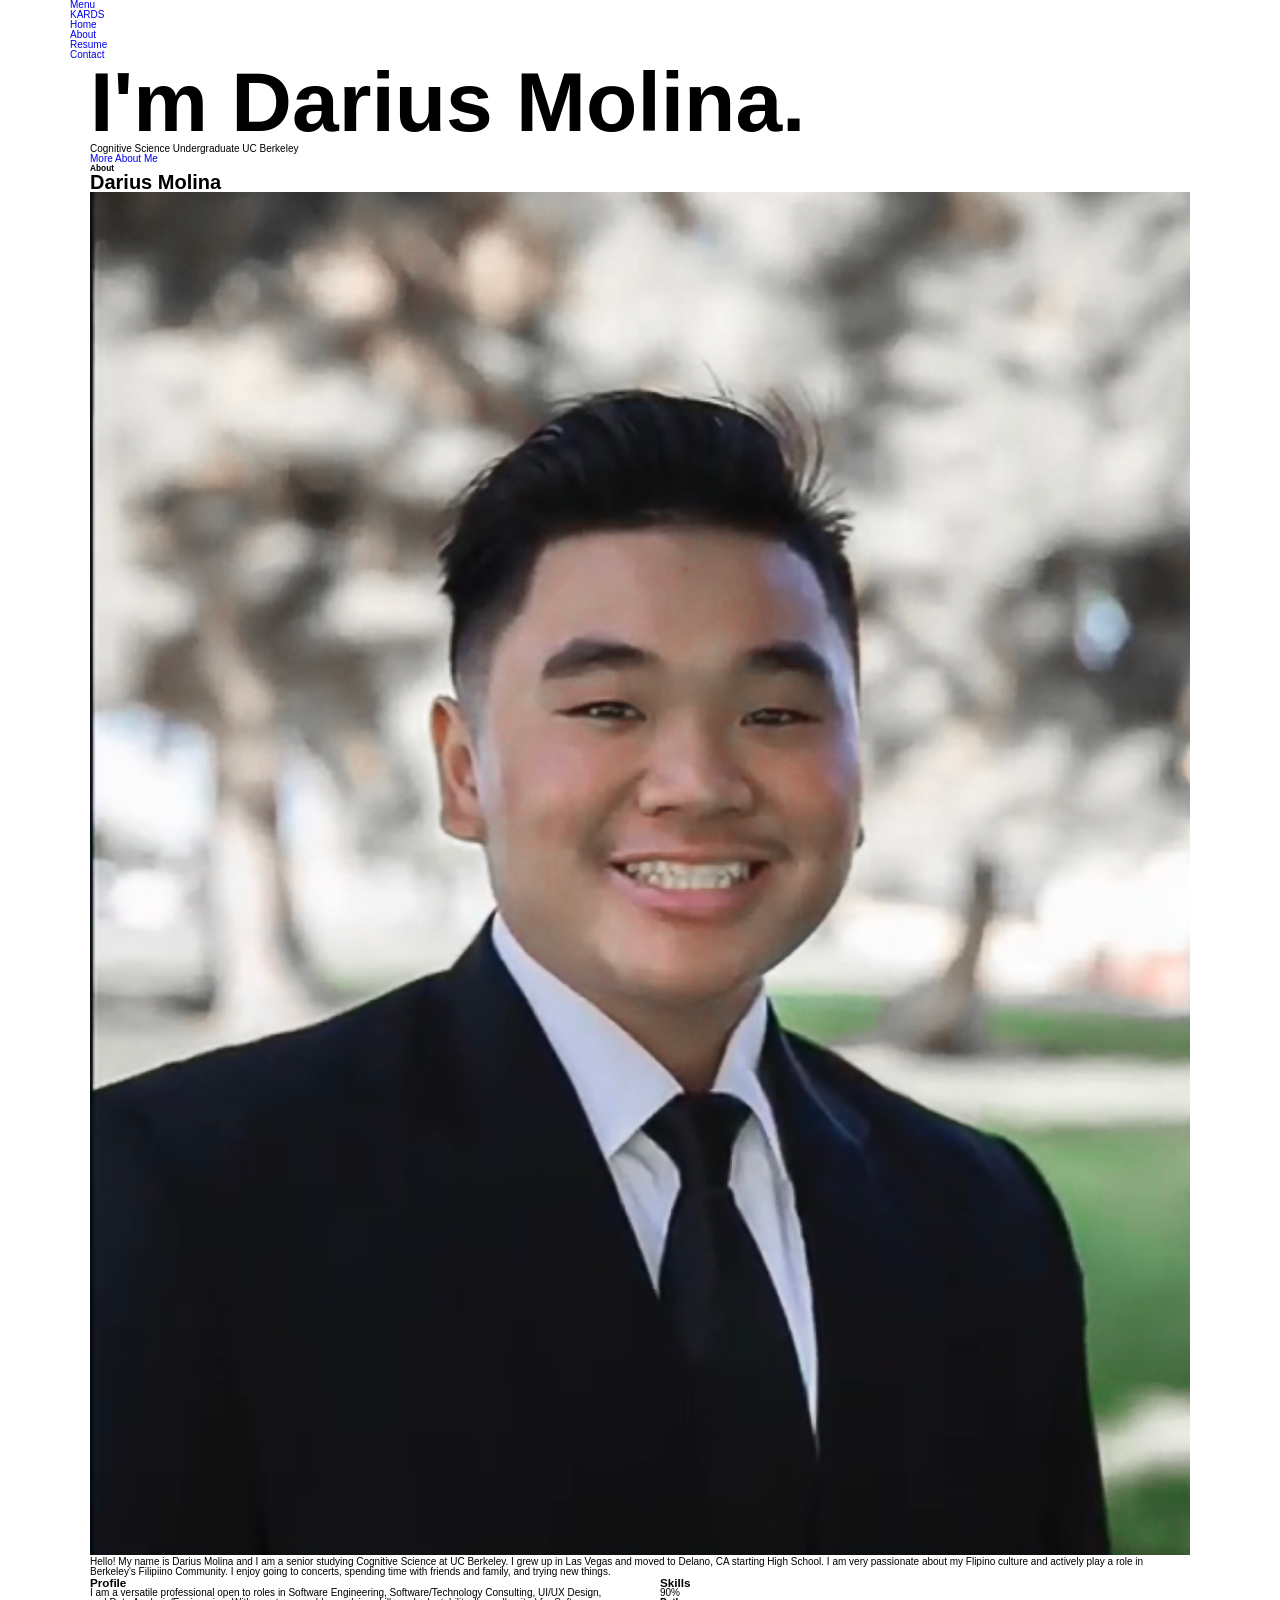
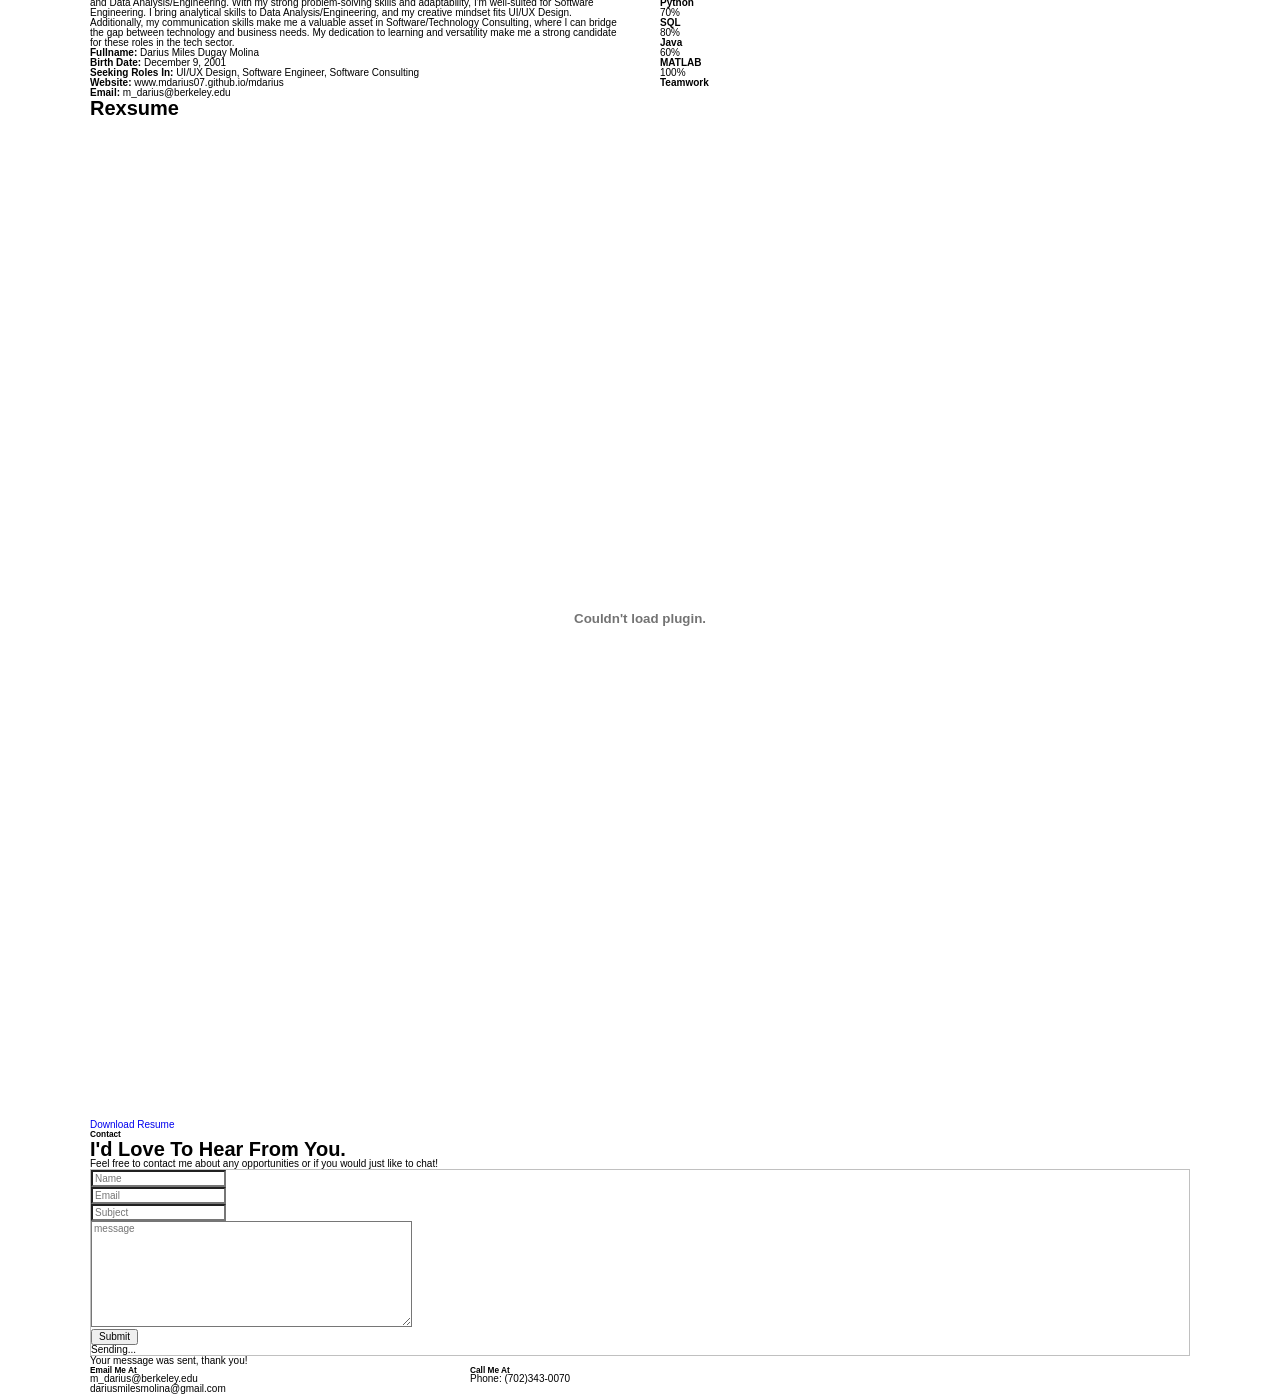
==== commit 9e0713cf: "edited" ====
--- a/index.html
+++ b/index.html
@@ -86,7 +86,7 @@
 
    	<ul class="intro-social">        
          <li><a href="https://www.facebook.com/profile.php?id=100009450959265"><i class="fa fa-facebook"></i></a></li>
-         <li><a href="#"><i class="fa fa-twitter"></i></a></li>
+         <li><a href="https://twitter.com/_dariusmolina"><i class="fa fa-twitter"></i></a></li>
          <li><a href="https://www.linkedin.com/in/darius-miles-molina/"><i class="fa fa-linkedin"></i></a></li>
          <li><a href="https://www.instagram.com/dariusmolina/"><i class="fa fa-instagram"></i></a></li>
       </ul> <!-- /intro-social -->      	
@@ -102,7 +102,7 @@
    		<div class="col-twelve">
 
    			<h5>About</h5>
-   			<h1>Let me introduce myself.</h1>
+   			<h1>Darius Molina</h1>
 
    			<div class="intro-info">
 
@@ -119,7 +119,7 @@
    		<div class="col-six tab-full">
 
    			<h3>Profile</h3>
-   			<p>I am currently seeking a role in UI/UX Design, Software Engineering, or Software Consulting. Team-oriented roles are perfect for me because I am a team player and love seeing my peers succeed.</p>
+   			<p>I am a versatile professional open to roles in Software Engineering, Software/Technology Consulting, UI/UX Design, and Data Analysis/Engineering. With my strong problem-solving skills and adaptability, I'm well-suited for Software Engineering. I bring analytical skills to Data Analysis/Engineering, and my creative mindset fits UI/UX Design. Additionally, my communication skills make me a valuable asset in Software/Technology Consulting, where I can bridge the gap between technology and business needs. My dedication to learning and versatility make me a strong candidate for these roles in the tech sector.</p>
 
    			<ul class="info-list">
    				<li>
@@ -136,7 +136,7 @@
    				</li>
    				<li>
    					<strong>Website:</strong>
-   					<span>www.mdarius07.github.io</span>
+   					<span>www.mdarius07.github.io/mdarius</span>
    				</li>
    				<li>
    					<strong>Email:</strong>
@@ -165,12 +165,12 @@
 				   	<strong>Java</strong>
 				   </li>
 				   <li>
-				   	<div class="progress percent70"><span>70%</span></div>
+				   	<div class="progress percent60"><span>60%</span></div>
 				   	<strong>MATLAB</strong>
 				   </li>
 				   <li>
 
-				   	<div class="progress percent95"><span>95%</span></div>
+				   	<div class="progress percent100"><span>100%</span></div>
 				   	<strong>Teamwork</strong>
 				   </li>
       
@@ -184,7 +184,7 @@
    </section> <!-- /process-->    
 
 
-   <!-- resume Section
+   <!-- Resume Section
    ================================================== -->
 	<section id="resume" class="grey-section">
 
@@ -192,8 +192,8 @@
    		<div class="col-twelve">
 			<div id="resume"></div>
 
-   			<h5>Resume</h5>
-			<embed src="resume.pdf" type="application/pdf" width="100%" height="400px">
+   			<h1>Rexsume</h1>
+			<embed src="resume.pdf" type="application/pdf" width="100%" height="1000px">
    				<a href="resume.pdf" download>Download Resume</a>
 
    		</div>   		
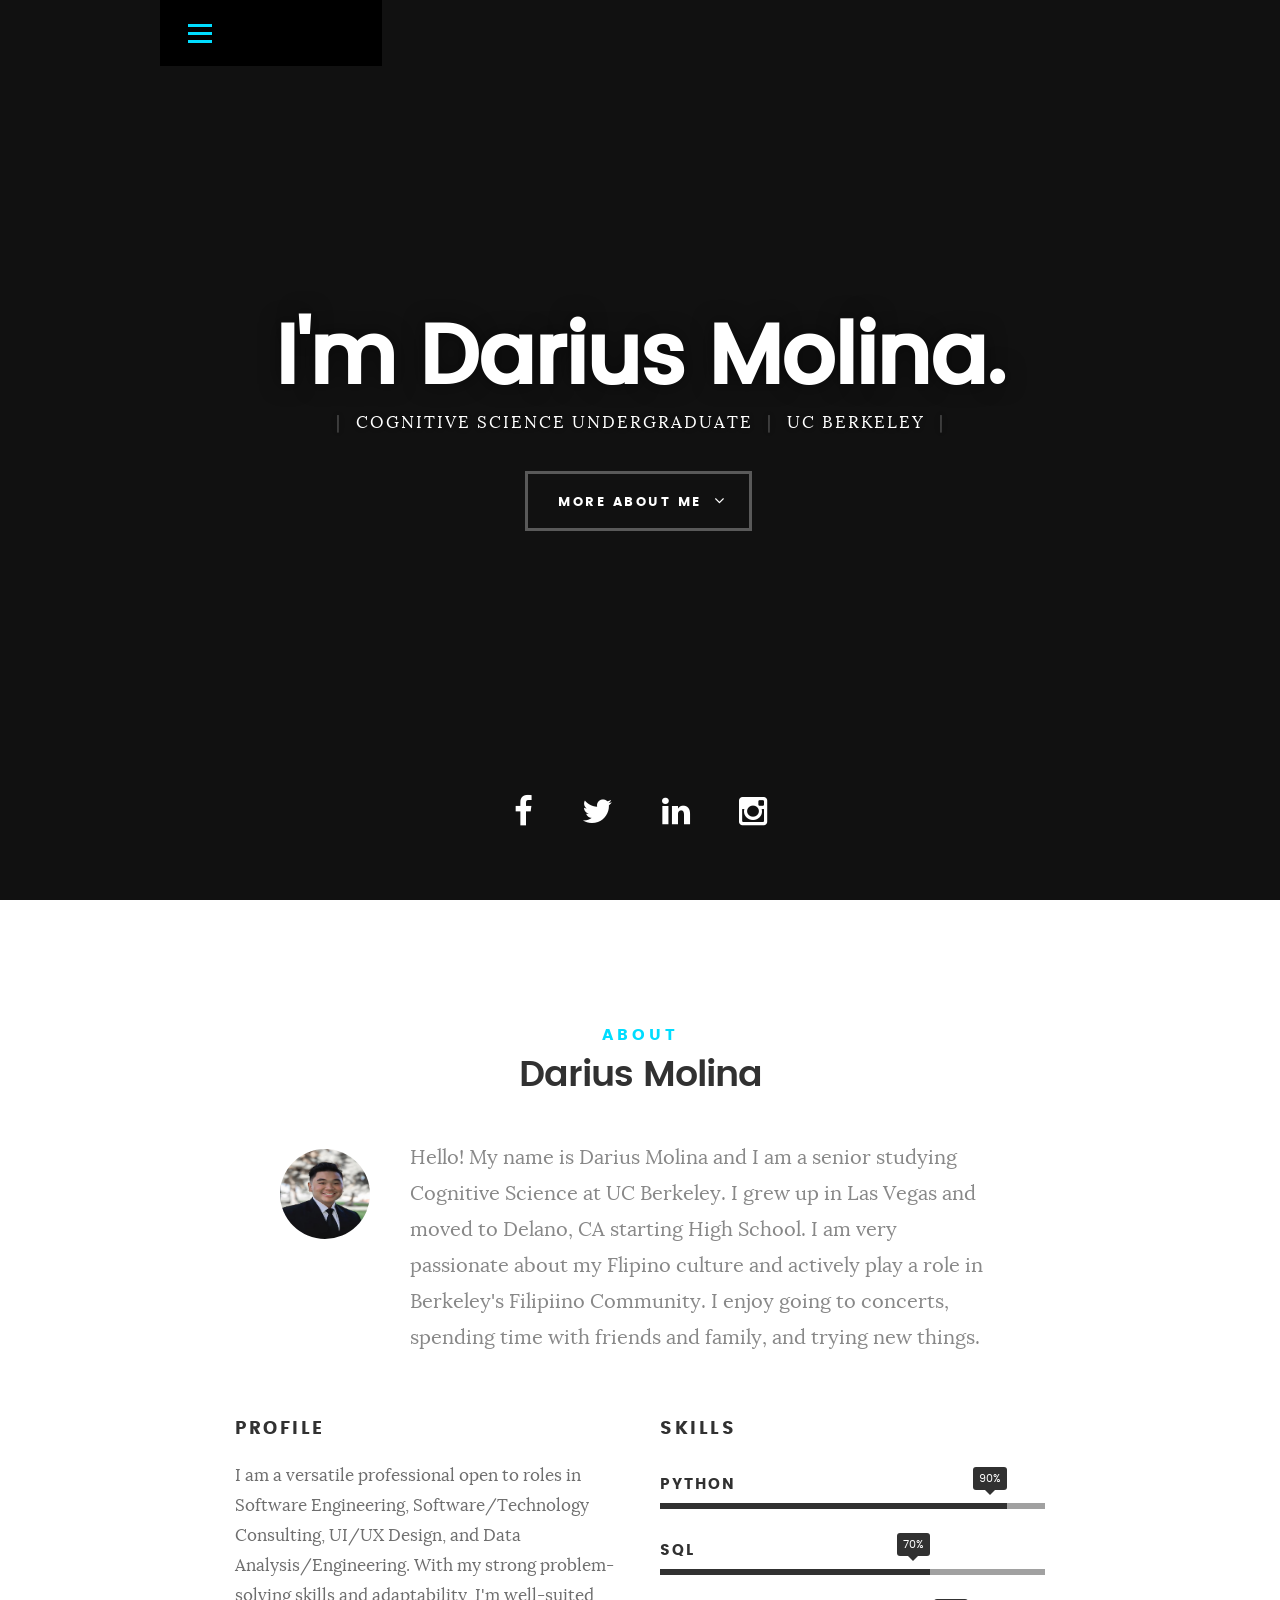
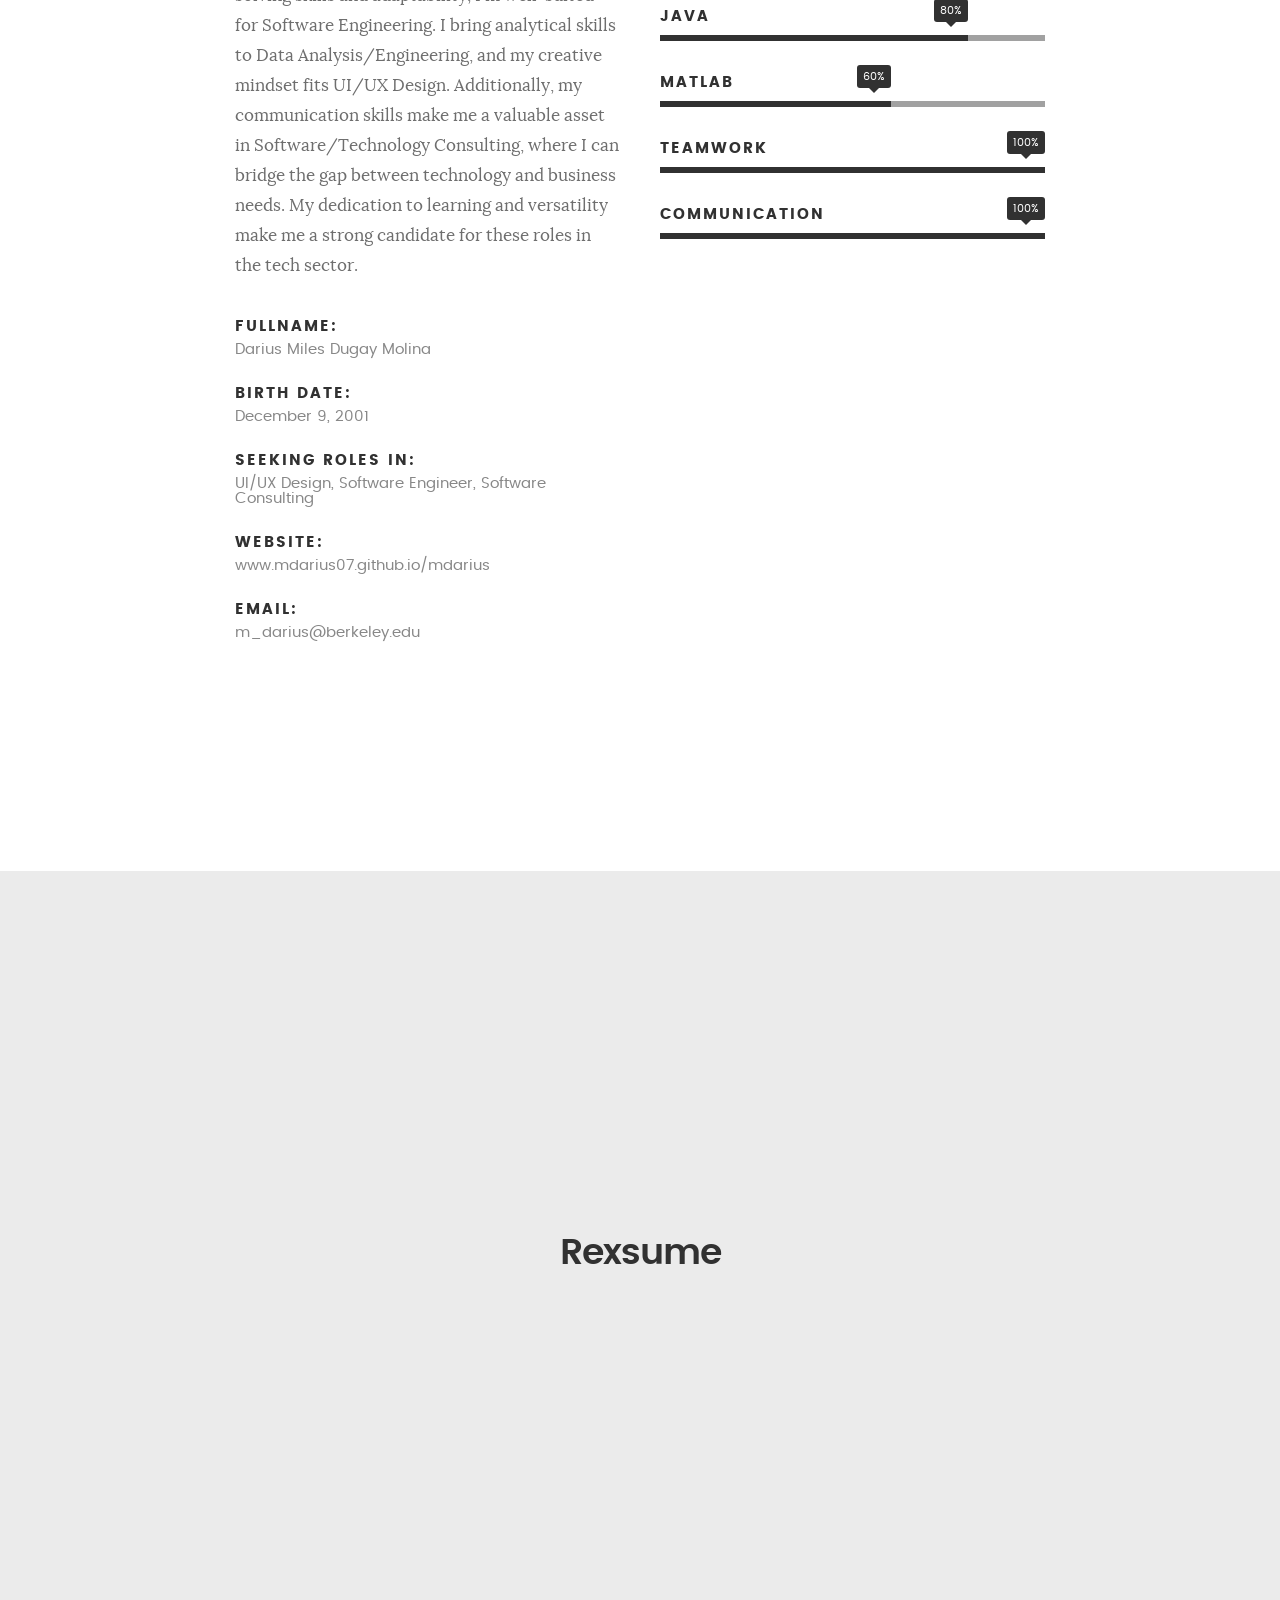
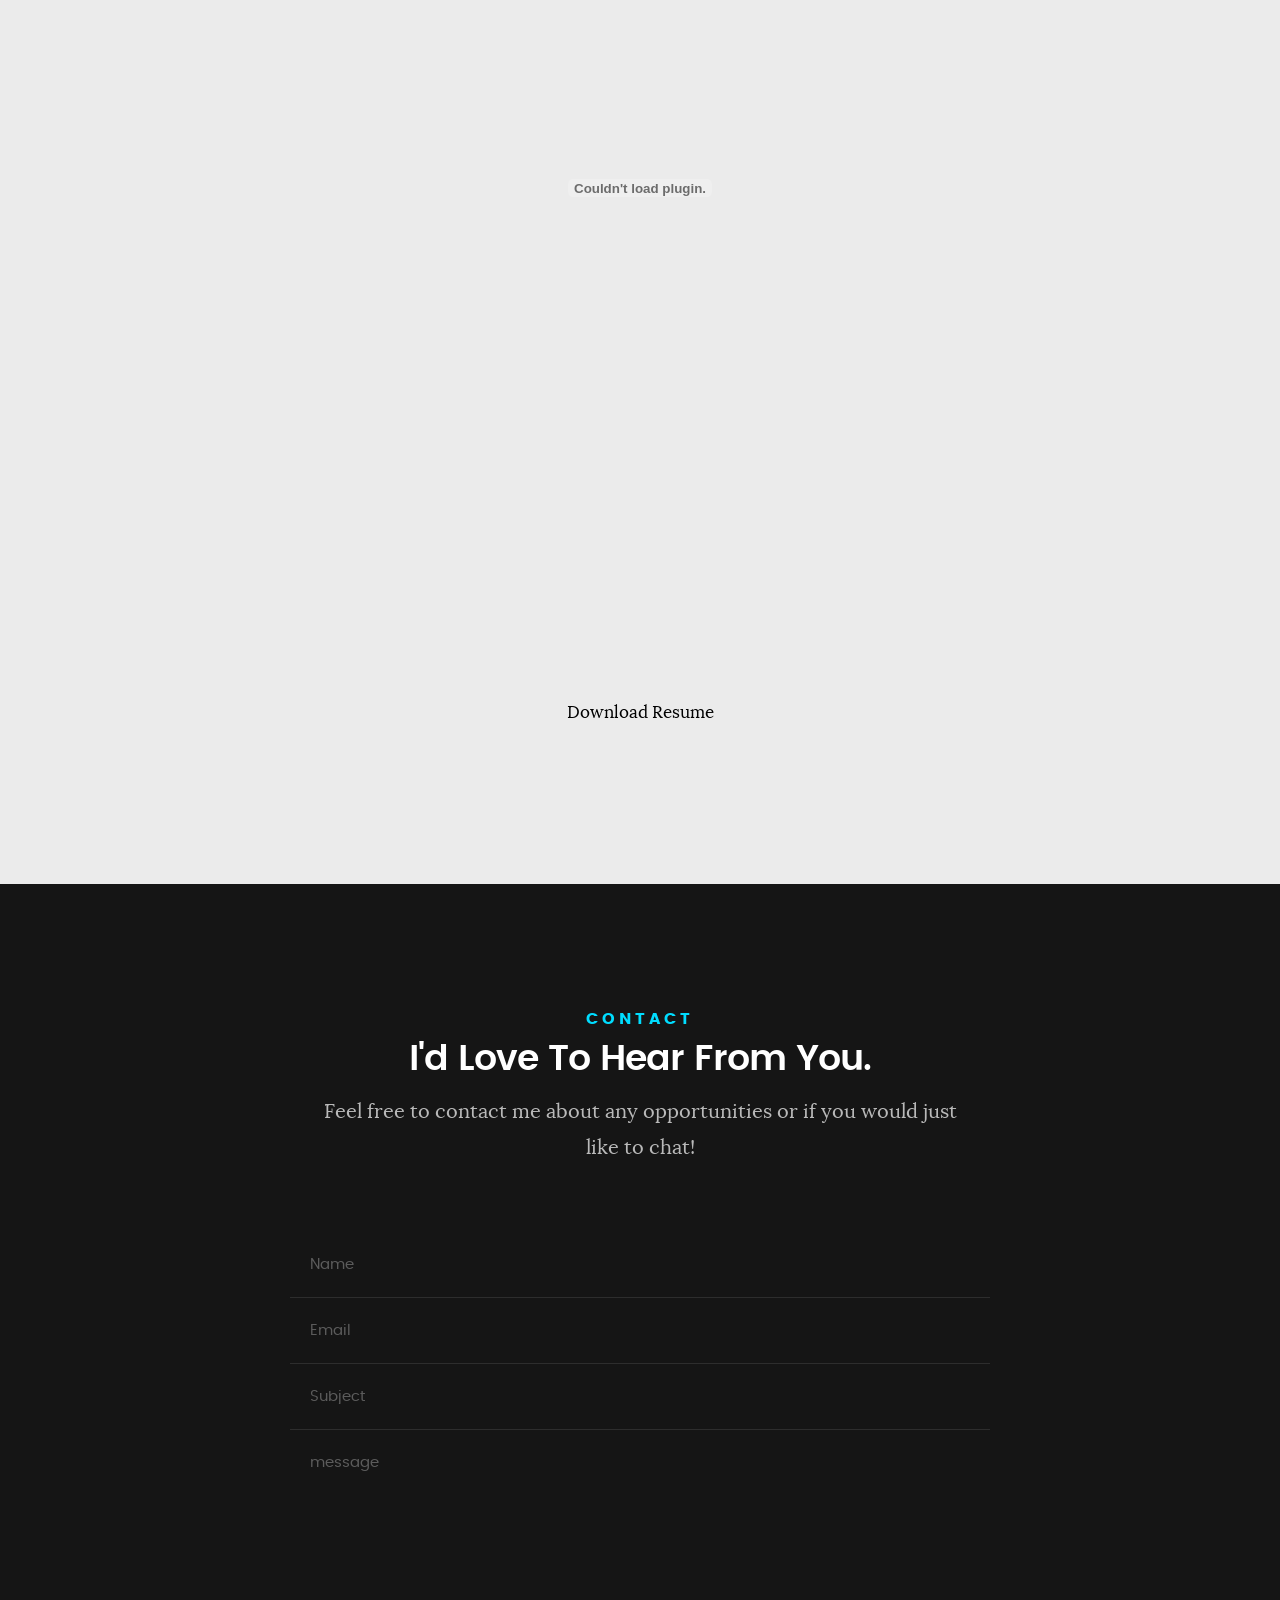
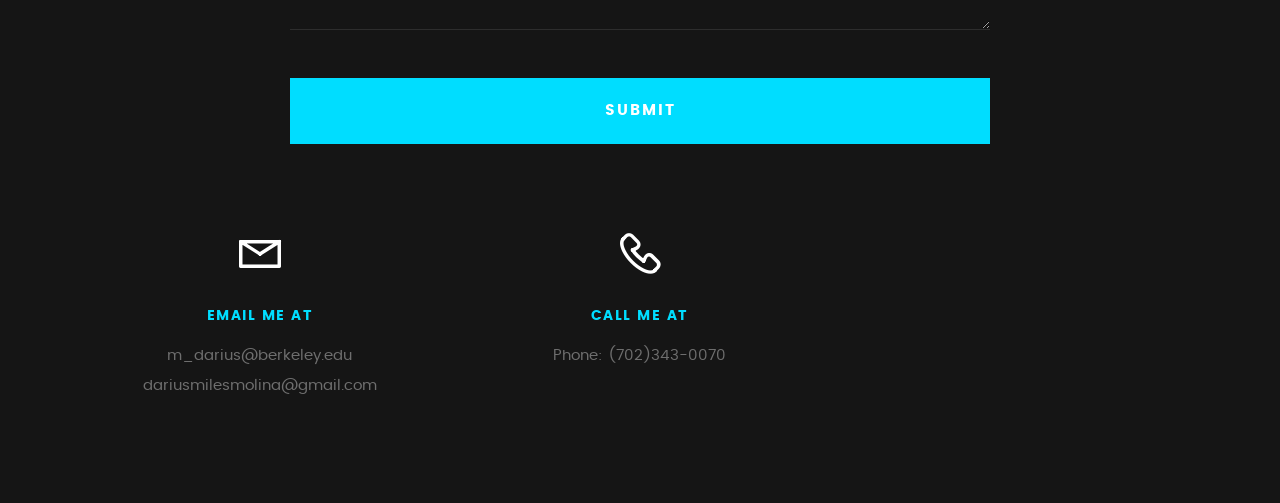
==== commit 34de01c9: "added new bar" ====
--- a/index.html
+++ b/index.html
@@ -169,10 +169,14 @@
 				   	<strong>MATLAB</strong>
 				   </li>
 				   <li>
-
 				   	<div class="progress percent100"><span>100%</span></div>
 				   	<strong>Teamwork</strong>
 				   </li>
+				   <li>
+					<div class="progress percent100"><span>100%</span></div>
+					<strong>Communication</strong>
+				</li>
+				   
       
 				</ul> <!-- /skill-bars -->		
 
--- a/css/main.css
+++ b/css/main.css
@@ -0,0 +1,2599 @@
+/**
+ * =================================================================== 
+ *
+ *  Kards v1.0 Main Stylesheet
+ *  url: styleshout.com
+ *  03-01-2016
+ *  ------------------------------------------------------------------
+ *  TOC:
+ *  01. webfonts and iconfonts
+ *  02. base style overrides
+ *  03. typography & general theme styles
+ *  04. preloader
+ *  05. forms
+ *  06. buttons 
+ *  07. other components
+ *  08. common styles
+ *  09. header styles
+ *  10. intro
+ *  11. about
+ *  12. resume
+ *  13. portfolio
+ *  14. call-to-action section
+ *  15. services
+ *  16. stats
+ *  17. contact
+ *  18. footer
+ *
+ * =================================================================== 
+ */
+
+
+/** 
+ * ===================================================================
+ * 01. webfonts and iconfonts - (_document-setup.scss)
+ *
+ * ------------------------------------------------------------------- 
+ */
+@import url("fonts.css");
+@import url("font-awesome/css/font-awesome.min.css");
+@import url("micons/micons.css");
+
+
+/** 
+ * ===================================================================
+ * 02. base style overrides - (_document-setup.scss)
+ *
+ * ------------------------------------------------------------------- 
+ */
+html {
+	font-size: 10px;
+}
+
+@media only screen and (max-width:1024px) {
+	html {
+		font-size: 9.411764705882353px;
+	}
+}
+@media only screen and (max-width:768px) {
+	html {
+		font-size: 10px;
+	}
+}
+@media only screen and (max-width:400px) {
+	html {
+		font-size: 9.411764705882353px;
+	}
+}
+
+html, body {
+	height: 100%;
+}
+body {
+	background: #151515;
+	font-family: "lora-regular", serif;
+	font-size: 1.7rem;
+	line-height: 3rem;
+	color: #6e6e6e;
+}
+
+/**
+ * links - (_document-setup.scss)
+ * -------------------------------------------------------------------
+ */
+a, a:visited {
+	color: #000000;
+	-moz-transition: all 0.3s ease-in-out;
+	-o-transition: all 0.3s ease-in-out;
+	-webkit-transition: all 0.3s ease-in-out;
+	-ms-transition: all 0.3s ease-in-out;
+	transition: all 0.3s ease-in-out;
+}
+a:hover, a:focus, a:active {
+	color: #00ddff;
+	outline: 0;
+}
+
+/** 
+ * ===================================================================
+ * 03. typography & general theme styles - (_document-setup.scss)
+ *
+ * ------------------------------------------------------------------- 
+ */
+h1, h2, h3, h4, h5, h6, .h01, .h02, .h03, .h04, .h05, .h06 {
+	font-family: "poppins-semibold", sans-serif;
+	color: #313131;
+	font-style: normal;
+	text-rendering: optimizeLegibility;
+	margin-bottom: 2.1rem;
+}
+h3, .h03, h4, .h04 {
+	margin-bottom: 1.8rem;
+}
+h5, .h05, h6, .h06 {
+	font-family: "poppins-bold";
+	margin-bottom: 1.2rem;
+}
+h1, .h01 {
+	font-size: 3.1rem;
+	line-height: 1.355;
+	letter-spacing: -.1rem;
+}
+@media only screen and (max-width:600px) {
+	h1, .h01 {
+		font-size: 2.6rem;
+		letter-spacing: -.07rem;
+	}
+}
+h2, .h02 {
+	font-size: 2.4rem;
+	line-height: 1.25;
+}
+h3, .h03 {
+	font-size: 2rem;
+	line-height: 1.5;
+}
+h4, .h04 {
+	font-size: 1.7rem;
+	line-height: 1.765;
+}
+h5, .h05 {
+	font-size: 1.4rem;
+	line-height: 1.714;
+	text-transform: uppercase;
+	letter-spacing: .15rem;
+}
+h6, .h06 {
+	font-size: 1.3rem;
+	line-height: 1.846;
+	text-transform: uppercase;
+	letter-spacing: .15rem;
+}
+p img {
+	margin: 0;
+}
+p.lead {
+	font-family: "lora-regular", serif;
+	font-size: 2rem;
+	line-height: 1.8;
+	color: #888888;
+}
+@media only screen and (max-width:768px) {
+	p.lead {
+		font-size: 1.7rem;
+	}
+}
+em, i, strong, b {
+	font-size: 1.7rem;
+	line-height: 3rem;
+	font-style: normal;
+	font-weight: normal;
+}
+em, i {
+	font-family: "lora-italic", serif;
+}
+strong, b {
+	font-family: "lora-bold", serif;
+}
+small {
+	font-size: 1.2rem;
+	line-height: inherit;
+}
+blockquote {
+	margin: 3rem 0;
+	padding-left: 4rem;
+	position: relative;
+}
+blockquote:before {
+	content: "\201C";
+	font-size: 8rem;
+	line-height: 0px;
+	margin: 0;
+	color: #313131;
+	font-family: arial, sans-serif;
+	position: absolute;
+	top: 3rem;
+	left: 0;
+}
+blockquote p {
+	font-family: georgia, serif;
+	font-style: italic;
+	padding: 0;
+	font-size: 1.9rem;
+	line-height: 1.737;
+}
+blockquote cite {
+	display: block;
+	font-size: 1.3rem;
+	font-style: normal;
+	line-height: 1.616;
+}
+blockquote cite:before {
+	content: "\2014 \0020";
+}
+blockquote cite a, blockquote cite a:visited {
+	color: #888888;
+	border: none;
+}
+abbr {
+	font-family: "poppins-bold", serif;
+	font-variant: small-caps;
+	text-transform: lowercase;
+	letter-spacing: .05rem;
+	color: #888888;
+}
+var, kbd, samp, code, pre {
+	font-family: Consolas, "Andale Mono", Courier, "Courier New", monospace;
+}
+pre {
+	padding: 2.4rem 3rem 3rem;
+	background: #F1F1F1;
+}
+code {
+	font-size: 1.4rem;
+	margin: 0 .2rem;
+	padding: .3rem .6rem;
+	white-space: nowrap;
+	background: #F1F1F1;
+	border: 1px solid #E1E1E1;
+	border-radius: 3px;
+}
+pre > code {
+	display: block;
+	white-space: pre;
+	line-height: 2;
+	padding: 0;
+	margin: 0;
+}
+pre.prettyprint > code {
+	border: none;
+}
+del {
+	text-decoration: line-through;
+}
+abbr[title], dfn[title] {
+	border-bottom: 1px dotted;
+	cursor: help;
+}
+mark {
+	background: #FFF49B;
+	color: #000;
+}
+hr {
+	border: solid #d2d2d2;
+	border-width: 1px 0 0;
+	clear: both;
+	margin: 2.4rem 0 1.5rem;
+	height: 0;
+}
+
+/**
+ * Lists - (_document-setup.scss)  
+ * -------------------------------------------------------------------
+ */
+ol {
+	list-style: decimal;
+}
+ul {
+	list-style: disc;
+}
+li {
+	display: list-item;
+}
+ol, ul {
+	margin-left: 1.7rem;
+}
+ul li {
+	padding-left: .4rem;
+}
+ul ul, ul ol, ol ol, ol ul {
+	margin: .6rem 0 .6rem 1.7rem;
+}
+ul.disc li {
+	display: list-item;
+	list-style: none;
+	padding: 0 0 0 .8rem;
+	position: relative;
+}
+ul.disc li::before {
+	content: "";
+	display: inline-block;
+	width: 8px;
+	height: 8px;
+	border-radius: 50%;
+	background: #00ddff;
+	position: absolute;
+	left: -17px;
+	top: 11px;
+	vertical-align: middle;
+}
+dt {
+	margin: 0;
+	color: #00ddff;
+}
+dd {
+	margin: 0 0 0 2rem;
+}
+
+/**
+ * tables - (_document-setup.scss)  
+ * -------------------------------------------------------------------
+ */
+table {
+	border-width: 0;
+	width: 100%;
+	max-width: 100%;
+	font-family: "lora-regular", sans-serif;
+}
+th, td {
+	padding: 1.5rem 3rem;
+	text-align: left;
+	border-bottom: 1px solid #E8E8E8;
+}
+th {
+	color: #313131;
+	font-family: "poppins-bold", sans-serif;
+}
+td {
+	line-height: 1.5;
+}
+th:first-child, td:first-child {
+	padding-left: 0;
+}
+th:last-child, td:last-child {
+	padding-right: 0;
+}
+.table-responsive {
+	overflow-x: auto;
+	-webkit-overflow-scrolling: touch;
+}
+
+/**
+ * Spacing - (_document-setup.scss)  
+ * -------------------------------------------------------------------
+ */
+button, .button {
+	margin-bottom: 1.2;
+}
+fieldset {
+	margin-bottom: 1.5rem;
+}
+input,
+textarea,
+select,
+pre,
+blockquote,
+figure,
+table,
+p,
+ul,
+ol,
+dl,
+form,
+.fluid-video-wrapper,
+.ss-custom-select {
+	margin-bottom: 3rem;
+}
+
+/**
+ * floated image - (_document-setup.scss)  
+ * -------------------------------------------------------------------
+ */
+img.pull-right {
+	margin: .9rem 0 0 2.4rem;
+}
+img.pull-left {
+	margin: .9rem 2.4rem 0 0;
+}
+
+/**
+ * block grid paddings - (_document-setup.scss) 
+ * -------------------------------------------------------------------
+ */
+.bgrid {
+	padding: 0 20px;
+}
+@media only screen and (max-width:1024px) {
+	.bgrid {
+		padding: 0 18px;
+	}
+}
+@media only screen and (max-width:768px) {
+	.bgrid {
+		padding: 0 15px;
+	}
+}
+@media only screen and (max-width:600px) {
+	.bgrid {
+		padding: 0 10px;
+	}
+}
+@media only screen and (max-width:400px) {
+	.bgrid {
+		padding: 0;
+	}
+}
+
+/**
+ * pace.js styles - minimal  - (_document-setup.scss)
+ * -------------------------------------------------------------------
+ */
+.pace {
+	-webkit-pointer-events: none;
+	pointer-events: none;
+	-webkit-user-select: none;
+	-moz-user-select: none;
+	user-select: none;
+}
+.pace-inactive {
+	display: none;
+}
+.pace .pace-progress {
+	background: #00ddff;
+	position: fixed;
+	z-index: 900;
+	top: 0;
+	right: 100%;
+	width: 100%;
+	height: 6px;
+}
+
+/** 
+ * ===================================================================
+ * 04. preloader - (_preloader-1.scss)
+ *
+ * ------------------------------------------------------------------- 
+ */
+#preloader {
+	position: fixed;
+	top: 0;
+	left: 0;
+	right: 0;
+	bottom: 0;
+	background: #151515;
+	z-index: 800;
+	height: 100%;
+	width: 100%;
+}
+.no-js #preloader, .oldie #preloader {
+	display: none;
+}
+#loader {
+	position: absolute;
+	left: 50%;
+	top: 50%;
+	width: 60px;
+	height: 60px;
+	margin: -30px 0 0 -30px;
+	padding: 0;
+}
+#loader:before {
+	content: "";
+	border-top: 11px solid rgba(255, 255, 255, 0.1);
+	border-right: 11px solid rgba(255, 255, 255, 0.1);
+	border-bottom: 11px solid rgba(255, 255, 255, 0.1);
+	border-left: 11px solid #00ddff;
+	-webkit-animation: load 1.1s infinite linear;
+	animation: load 1.1s infinite linear;
+	display: block;
+	border-radius: 50%;
+	width: 60px;
+	height: 60px;
+}
+@-webkit-keyframes load {
+	0% {
+		-webkit-transform: rotate(0deg);
+		transform: rotate(0deg);
+	}
+	100% {
+		-webkit-transform: rotate(360deg);
+		transform: rotate(360deg);
+	}
+}
+@keyframes load {
+	0% {
+		-webkit-transform: rotate(0deg);
+		transform: rotate(0deg);
+	}
+	100% {
+		-webkit-transform: rotate(360deg);
+		transform: rotate(360deg);
+	}
+}
+
+/** 
+ * ===================================================================
+ * 05. forms - (_forms.scss)
+ *
+ * ------------------------------------------------------------------- 
+ */
+fieldset {
+	border: none;
+}
+input[type="email"],
+input[type="number"],
+input[type="search"],
+input[type="text"],
+input[type="tel"],
+input[type="url"],
+input[type="password"],
+textarea,
+select {
+	display: block;
+	height: 6rem;
+	padding: 1.5rem 0;
+	border: 0;
+	outline: none;
+	vertical-align: middle;
+	color: #313131;
+	font-family: "poppins-regular", sans-serif;
+	font-size: 1.5rem;
+	line-height: 3rem;
+	max-width: 100%;
+	background: transparent;
+	border-bottom: 1px solid rgba(0, 0, 0, 0.3);
+	-moz-transition: all 0.3s ease-in-out;
+	-o-transition: all 0.3s ease-in-out;
+	-webkit-transition: all 0.3s ease-in-out;
+	-ms-transition: all 0.3s ease-in-out;
+	transition: all 0.3s ease-in-out;
+}
+.ss-custom-select {
+	position: relative;
+	padding: 0;
+}
+.ss-custom-select select {
+	-webkit-appearance: none;
+	-moz-appearance: none;
+	-ms-appearance: none;
+	-o-appearance: none;
+	appearance: none;
+	text-indent: 0.01px;
+	text-overflow: '';
+	margin: 0;
+	line-height: 3rem;
+	vertical-align: middle;
+}
+.ss-custom-select select option {
+	padding-left: 2rem;
+	padding-right: 2rem;
+}
+.ss-custom-select select::-ms-expand {
+	display: none;
+}
+.ss-custom-select::after {
+	content: '\f0d7';
+	font-family: 'FontAwesome';
+	position: absolute;
+	top: 50%;
+	right: 1.5rem;
+	margin-top: -10px;
+	bottom: auto;
+	width: 20px;
+	height: 20px;
+	line-height: 20px;
+	font-size: 18px;
+	text-align: center;
+	pointer-events: none;
+	color: #252525;
+}
+
+/* IE9 and below */
+.oldie .ss-custom-select::after {
+	display: none;
+}
+textarea {
+	min-height: 25rem;
+}
+input[type="email"]:focus,
+input[type="number"]:focus,
+input[type="search"]:focus,
+input[type="text"]:focus,
+input[type="tel"]:focus,
+input[type="url"]:focus,
+input[type="password"]:focus,
+textarea:focus,
+select:focus {
+	color: #22adc3;
+	border-bottom: 1px solid #00ddff;
+}
+label, legend {
+	font-family: "poppins-bold", sans-serif;
+	font-size: 1.4rem;
+	margin-bottom: .6rem;
+	color: #3b3b3b;
+	display: block;
+}
+input[type="checkbox"], input[type="radio"] {
+	display: inline;
+}
+label > .label-text {
+	display: inline-block;
+	margin-left: 1rem;
+	font-family: "poppins-regular", sans-serif;
+	line-height: inherit;
+}
+label > input[type="checkbox"], label > input[type="radio"] {
+	margin: 0;
+	position: relative;
+	top: .15rem;
+}
+
+/**
+ * Style Placeholder Text  
+ * -
+ */
+::-webkit-input-placeholder {
+	color: #a1a1a1;
+}
+:-moz-placeholder {
+	color: #a1a1a1;  /* Firefox 18- */
+}
+::-moz-placeholder {
+	color: #a1a1a1;  /* Firefox 19+ */
+}
+:-ms-input-placeholder {
+	color: #a1a1a1;
+}
+.placeholder {
+	color: #a1a1a1 !important;
+}
+
+/** 
+ * ===================================================================
+ * 06. buttons - (_button-essentials.scss)
+ *
+ * ------------------------------------------------------------------- 
+ */
+.button,
+a.button,
+button,
+input[type="submit"],
+input[type="reset"],
+input[type="button"] {
+	display: inline-block;
+	font-family: "poppins-bold", sans-serif;
+	font-size: 1.4rem;
+	text-transform: uppercase;
+	letter-spacing: .3rem;
+	height: 5.4rem;
+	line-height: 5.4rem;
+	padding: 0 3rem;
+	margin: 0 .3rem 1.2rem 0;
+	background: #d8d8d8;
+	color: #313131;
+	text-decoration: none;
+	cursor: pointer;
+	text-align: center;
+	white-space: nowrap;
+	border: none;
+	-moz-transition: all 0.3s ease-in-out;
+	-o-transition: all 0.3s ease-in-out;
+	-webkit-transition: all 0.3s ease-in-out;
+	-ms-transition: all 0.3s ease-in-out;
+	transition: all 0.3s ease-in-out;
+}
+.button:hover,
+a.button:hover,
+button:hover,
+input[type="submit"]:hover,
+input[type="reset"]:hover,
+input[type="button"]:hover,
+.button:focus,
+button:focus,
+input[type="submit"]:focus,
+input[type="reset"]:focus,
+input[type="button"]:focus {
+	background: #bebebe;
+	color: #000000;
+	outline: 0;
+}
+.button.button-primary,
+a.button.button-primary,
+button.button-primary,
+input[type="submit"].button-primary,
+input[type="reset"].button-primary,
+input[type="button"].button-primary {
+	background: #313131;
+	color: #FFFFFF;
+}
+.button.button-primary:hover,
+a.button.button-primary:hover,
+button.button-primary:hover,
+input[type="submit"].button-primary:hover,
+input[type="reset"].button-primary:hover,
+input[type="button"].button-primary:hover,
+.button.button-primary:focus,
+button.button-primary:focus,
+input[type="submit"].button-primary:focus,
+input[type="reset"].button-primary:focus,
+input[type="button"].button-primary:focus {
+	background: #1f1f1f;
+}
+button.full-width, .button.full-width {
+	width: 100%;
+	margin-right: 0;
+}
+button.medium, .button.medium {
+	height: 5.7rem !important;
+	line-height: 5.7rem !important;
+	padding: 0 1.8rem !important;
+}
+button.large, .button.large {
+	height: 6rem !important;
+	line-height: 6rem !important;
+	padding: 0rem 3rem !important;
+}
+button.stroke, .button.stroke {
+	background: transparent !important;
+	border: 3px solid #313131;
+	line-height: 4.8rem;
+}
+button.stroke.medium, .button.stroke.medium {
+	line-height: 5.1rem !important;
+}
+button.stroke.large, .button.stroke.large {
+	line-height: 5.4rem !important;
+}
+button.stroke:hover, .button.stroke:hover {
+	border: 3px solid #00ddff;
+	color: #00ddff;
+}
+button::-moz-focus-inner, input::-moz-focus-inner {
+	border: 0;
+	padding: 0;
+}
+
+
+/** 
+ * ===================================================================
+ * 07. other components - (_others.scss)
+ *
+ * ------------------------------------------------------------------- 
+ */
+
+/**
+ * alert box - (_alert-box.scss)
+ * -------------------------------------------------------------------
+ */
+.alert-box {
+	padding: 2.1rem 4rem 2.1rem 3rem;
+	position: relative;
+	margin-bottom: 3rem;
+	border-radius: 3px;
+	font-family: "poppins-regular", sans-serif;
+	font-size: 1.5rem;
+}
+.alert-box .close {
+	position: absolute;
+	right: 1.8rem;
+	top: 1.8rem;
+	cursor: pointer;
+}
+.ss-error {
+	background-color: #ffd1d2;
+	color: #e65153;
+}
+.ss-success {
+	background-color: #c8e675;
+	color: #758c36;
+}
+.ss-info {
+	background-color: #d7ecfb;
+	color: #4a95cc;
+}
+.ss-notice {
+	background-color: #fff099;
+	color: #bba31b;
+}
+
+/**
+ * additional typo styles - (_additional-typo.scss)
+ * -------------------------------------------------------------------
+ */
+
+/**
+ * drop cap 
+ */
+.drop-cap:first-letter {
+	float: left;
+	margin: 0;
+	padding: 1.5rem .6rem 0 0;
+	font-size: 8.4rem;
+	font-family: "poppins-bold", sans-serif;
+	line-height: 6rem;
+	text-indent: 0;
+	background: transparent;
+	color: #313131;
+}
+
+/**
+ * line definition style
+ */
+.lining dt, .lining dd {
+	display: inline;
+	margin: 0;
+}
+.lining dt + dt:before, .lining dd + dt:before {
+	content: "\A";
+	white-space: pre;
+}
+.lining dd + dd:before {
+	content: ", ";
+}
+.lining dd + dd:before {
+	content: ", ";
+}
+.lining dd:before {
+	content: ": ";
+	margin-left: -0.2em;
+}
+
+/**
+ * dictionary definition style
+ */
+.dictionary-style dt {
+	display: inline;
+	counter-reset: definitions;
+}
+.dictionary-style dt + dt:before {
+	content: ", ";
+	margin-left: -0.2em;
+}
+.dictionary-style dd {
+	display: block;
+	counter-increment: definitions;
+}
+.dictionary-style dd:before {
+	content: counter(definitions, decimal) ". ";
+}
+
+/** 
+ * Pull Quotes
+ * -----------
+ * markup:
+ *
+ * <aside class="pull-quote">
+ *		<blockquote>
+ *			<p></p>
+ *		</blockquote>
+ *	</aside>
+ *
+ * --------------------------------------------------------------------- 
+ */
+.pull-quote {
+	position: relative;
+	padding: 2.1rem 3rem 2.1rem 0px;
+}
+.pull-quote:before, .pull-quote:after {
+	height: 1em;
+	position: absolute;
+	font-size: 8rem;
+	font-family: Arial, Sans-Serif;
+	color: #333;
+}
+.pull-quote:before {
+	content: "\201C";
+	top: 33px;
+	left: 0;
+}
+.pull-quote:after {
+	content: '\201D';
+	bottom: -33px;
+	right: 0;
+}
+.pull-quote blockquote {
+	margin: 0;
+}
+.pull-quote blockquote:before {
+	content: none;
+}
+
+/** 
+ * Stats Tab
+ * ---------
+ * markup:
+ *
+ * <ul class="stats-tabs">
+ *		<li><a href="#">[value]<em>[name]</em></a></li>
+ *	</ul>
+ *
+ * Extend this object into your markup.
+ *
+ * ---------------------------------------------------------------------
+ */
+.stats-tabs {
+	padding: 0;
+	margin: 3rem 0;
+}
+.stats-tabs li {
+	display: inline-block;
+	margin: 0 1.5rem 3rem 0;
+	padding: 0 1.5rem 0 0;
+	border-right: 1px solid #ccc;
+}
+.stats-tabs li:last-child {
+	margin: 0;
+	padding: 0;
+	border: none;
+}
+.stats-tabs li a {
+	display: inline-block;
+	font-size: 2.5rem;
+	font-family: "poppins-bold", sans-serif;
+	border: none;
+	color: #252525;
+}
+.stats-tabs li a:hover {
+	color: #00ddff;
+}
+.stats-tabs li a em {
+	display: block;
+	margin: .6rem 0 0 0;
+	font-size: 1.4rem;
+	font-family: "poppins-regular", sans-serif;
+	color: #888888;
+}
+
+/**
+ * skillbars - (_skillbars.scss)
+ * -------------------------------------------------------------------
+ */
+.skill-bars {
+	list-style: none;
+	margin: 6rem 0 3rem;
+}
+.skill-bars li {
+	height: .6rem;
+	background: #a1a1a1;
+	width: 100%;
+	margin-bottom: 6rem;
+	padding: 0;
+	position: relative;
+}
+.skill-bars li strong {
+	position: absolute;
+	left: 0;
+	top: -3rem;
+	font-family: "poppins-bold", sans-serif;
+	color: #313131;
+	text-transform: uppercase;
+	letter-spacing: .2rem;
+	font-size: 1.5rem;
+	line-height: 2.4rem;
+}
+.skill-bars li .progress {
+	background: #313131;
+	position: relative;
+	height: 100%;
+}
+.skill-bars li .progress span {
+	position: absolute;
+	right: 0;
+	top: -3.6rem;
+	display: block;
+	font-family: "poppins-regular", sans-serif;
+	color: white;
+	font-size: 1.1rem;
+	line-height: 1;
+	background: #313131;
+	padding: .6rem .6rem;
+	border-radius: 3px;
+}
+.skill-bars li .progress span::after {
+	position: absolute;
+	left: 50%;
+	bottom: -5px;
+	margin-left: -5px;
+	border-right: 5px solid transparent;
+	border-left: 5px solid transparent;
+	border-top: 5px solid #313131;
+	content: "";
+}
+
+.skill-bars li .percent5   { width: 5%; }
+.skill-bars li .percent10  { width: 10%; }
+.skill-bars li .percent15  { width: 15%; }
+.skill-bars li .percent20  { width: 20%; }
+.skill-bars li .percent25  { width: 25%; }
+.skill-bars li .percent30  { width: 30%; }
+.skill-bars li .percent35  { width: 35%; }
+.skill-bars li .percent40  { width: 40%; }
+.skill-bars li .percent45  { width: 45%; }
+.skill-bars li .percent50  { width: 50%; }
+.skill-bars li .percent55  { width: 55%; }
+.skill-bars li .percent60  { width: 60%; }
+.skill-bars li .percent65  { width: 65%; }
+.skill-bars li .percent70  { width: 70%; }
+.skill-bars li .percent75  { width: 75%; }
+.skill-bars li .percent80  { width: 80%; }
+.skill-bars li .percent85  { width: 85%; }
+.skill-bars li .percent90  { width: 90%; }
+.skill-bars li .percent95  { width: 95%; }
+.skill-bars li .percent100 { width: 100%; }
+
+
+/** 
+ * ===================================================================
+ * 08. common styles (_layout.scss)
+ *
+ * ------------------------------------------------------------------- 
+ */
+.grey-section {
+	background: #ebebeb;
+}
+.grey-section p.lead {
+	color: #7d7d7d;
+}
+.section-intro {
+	max-width: 700px;
+	margin-left: auto;
+	margin-right: auto;
+	text-align: center;
+	margin-bottom: 3.6rem;
+	position: relative;
+}
+.section-intro h1 {
+	font-family: "poppins-semibold", serif;
+	font-size: 3.6rem;
+	color: #313131;
+	line-height: 1.25;
+	margin-bottom: 1.2rem;
+}
+.section-intro h5 {
+	color: #00ddff;
+	font-size: 1.6rem;
+	line-height: 1.875;
+	margin-bottom: 0.3rem;
+	letter-spacing: .4rem;
+}
+
+/**
+ * responsive:
+ * common styles
+ * ------------------------------------------------------------------- 
+ */
+@media only screen and (max-width:768px) {
+	.section-intro {
+		max-width: 650px;
+	}
+	.section-intro h1 {
+		font-size: 3rem;
+	}
+}
+@media only screen and (max-width:600px) {
+	.section-intro h1 {
+		font-size: 2.6rem;
+	}
+	.section-intro h5 {
+		font-size: 1.5rem;
+		letter-spacing: .3rem;
+	}
+}
+@media only screen and (max-width:400px) {
+	.section-intro h1 {
+		font-size: 2.4rem;
+	}
+}
+
+
+/** 
+ * ===================================================================
+ * 09. header styles - (_layout.scss)
+ *
+ * ------------------------------------------------------------------- 
+ */
+header {
+	position: fixed;
+	width: 100%;
+	min-height: 66px;
+	z-index: 600;
+}
+header .row {
+	position: relative;
+	min-height: 66px;
+}
+header .top-bar {
+	display: block;
+	background: #000000;
+	min-width: 220px;
+	min-height: 66px;
+	position: absolute;
+	left: 90px;
+	top: 0;
+}
+header .logo {
+	float: left;
+	margin-left: 20px;
+	margin-right: 50px;
+	margin-top: 25px;
+	position: relative;
+}
+header .logo a {
+	display: block;
+	margin: 0;
+	padding: 0;
+	border: none;
+	font: 0/0 a;
+	text-shadow: none;
+	color: transparent;
+	width: 92px;
+	height: 15px;
+	background: url("../images/logo.png") no-repeat center;
+	background-size: 92px 15px;
+}
+
+/**
+ * menu toggle - (_layout.css)
+ * ------------------------------------------------------------------- 
+ */
+.menu-toggle {
+	float: left;
+	width: 40px;
+	height: 40px;
+	margin-left: 20px;
+	margin-top: 13px;
+	display: block;
+	position: relative;
+}
+.menu-toggle span {
+	display: block;
+	background-color: #00ddff;
+	width: 24px;
+	height: 3px;
+	margin-top: -1.5px;
+	font: 0/0 a;
+	text-shadow: none;
+	color: transparent;
+	position: absolute;
+	right: 8px;
+	top: 50%;
+	bottom: auto;
+	left: auto;
+	-moz-transition: background 0.2s ease-in-out;
+	-o-transition: background 0.2s ease-in-out;
+	-webkit-transition: background 0.2s ease-in-out;
+	-ms-transition: background 0.2s ease-in-out;
+	transition: background 0.2s ease-in-out;
+}
+.menu-toggle span::before, .menu-toggle span::after {
+	content: '';
+	width: 100%;
+	height: 100%;
+	background-color: inherit;
+	position: absolute;
+	left: 0;
+	-moz-transition-duration: 0.2s, 0.2s;
+	-o-transition-duration: 0.2s, 0.2s;
+	-webkit-transition-duration: 0.2s, 0.2s;
+	-ms-transition-duration: 0.2s, 0.2s;
+	transition-duration: 0.2s, 0.2s;
+	-moz-transition-delay: 0.2s, 0s;
+	-o-transition-delay: 0.2s, 0s;
+	-webkit-transition-delay: 0.2s, 0s;
+	-ms-transition-delay: 0.2s, 0s;
+	transition-delay: 0.2s, 0s;
+}
+.menu-toggle span::before {
+	top: -8px;
+	-moz-transition-property: top, transform;
+	-o-transition-property: top, transform;
+	-webkit-transition-property: top, transform;
+	-ms-transition-property: top, transform;
+	transition-property: top, transform;
+}
+.menu-toggle span::after {
+	bottom: -8px;
+	-moz-transition-property: bottom, transform;
+	-o-transition-property: bottom, transform;
+	-webkit-transition-property: bottom, transform;
+	-ms-transition-property: bottom, transform;
+	transition-property: bottom, transform;
+}
+
+/* is clicked */
+.menu-toggle.is-clicked span {
+	background-color: rgba(255, 0, 119, 0);
+}
+.menu-toggle.is-clicked span::before, .menu-toggle.is-clicked span::after {
+	background-color: #00ddff;
+	-moz-transition-delay: 0s, 0.2s;
+	-o-transition-delay: 0s, 0.2s;
+	-webkit-transition-delay: 0s, 0.2s;
+	-ms-transition-delay: 0s, 0.2s;
+	transition-delay: 0s, 0.2s;
+}
+.menu-toggle.is-clicked span::before {
+	top: 0;
+	-webkit-transform: rotate(45deg);
+	-ms-transform: rotate(45deg);
+	transform: rotate(45deg);
+}
+.menu-toggle.is-clicked span::after {
+	bottom: 0;
+	-webkit-transform: rotate(-45deg);
+	-ms-transform: rotate(-45deg);
+	transform: rotate(-45deg);
+}
+
+/* navigation panel */
+#main-nav-wrap {
+	display: block;
+	width: 100%;
+	font-family: "poppins-medium", sans-serif;
+	font-size: 1.5rem;
+	position: absolute;
+	top: 100%;
+	left: 0;
+}
+
+/* dropdown nav */
+.main-navigation {
+	background: #000000;
+	padding: 24px 30px 42px;
+	margin: 0;
+	width: 100%;
+	height: auto;
+	clear: both;
+	display: none;
+}
+.main-navigation > li {
+	display: block;
+	height: auto;
+	text-align: left;
+	padding: 0;
+}
+.main-navigation li a {
+	display: block;
+	color: #FFFFFF;
+	width: auto;
+	padding: 15px 0;
+	line-height: 16px;
+	border: none;
+}
+.main-navigation li a:hover {
+	color: #00ddff;
+	padding-left: 1rem;
+}
+.main-navigation li.current > a {
+	background: none;
+	color: #00ddff;
+}
+
+/**
+ * responsive:
+ * header styles
+ * --------------------------------------------------------------- 
+ */
+@media only screen and (max-width:1024px) {
+	header .top-bar {
+		left: 60px;
+	}
+}
+@media only screen and (max-width:768px) {
+	header .top-bar {
+		left: 50px;
+	}
+}
+@media only screen and (max-width:600px) {
+	header .top-bar {
+		left: 35px;
+	}
+}
+@media only screen and (max-width:400px) {
+	header .top-bar {
+		left: 25px;
+	}
+}
+
+
+/** 
+ * ===================================================================
+ * 10. intro - (_layout.scss) 
+ *
+ * ------------------------------------------------------------------- 
+ */
+#intro {
+	background: #151515 url(../images/intro-bg.jpg) no-repeat center bottom;
+	-webkit-background-size: cover;
+	-moz-background-size: cover;
+	background-size: cover;
+	background-attachment: fixed;
+	width: 100%;
+	height: 100%;
+	min-height: 720px;
+	display: table;
+	position: relative;
+	text-align: center;
+}
+.intro-overlay {
+	position: absolute;
+	top: 0;
+	left: 0;
+	width: 100%;
+	height: 100%;
+	background: #111111;
+	opacity: .85;
+}
+
+.intro-content {
+	display: table-cell;
+	vertical-align: middle;
+	text-align: center;
+	-webkit-transform: translateY(-2.1rem);
+	-ms-transform: translateY(-2.1rem);
+	transform: translateY(-2.1rem);
+}
+.intro-content h1 {
+	color: #FFFFFF;
+	font-family: "poppins-medium", sans-serif;
+	font-size: 8.4rem;
+	line-height: 1.071;
+	max-width: 900px;
+	margin-top: 0;
+	margin-bottom: .6rem;
+	margin-left: auto;
+	margin-right: auto;
+	text-shadow: 0 0 20px rgba(0, 0, 0, 0.5);
+}
+.intro-content h5 {
+	color: #22adc3;
+	font-family: "poppins-bold", sans-serif;
+	font-size: 2.3rem;
+	line-height: 1.565;
+	margin-bottom: 0;
+	text-transform: uppercase;
+	letter-spacing: .3rem;
+	text-shadow: 0 0 6px rgba(0, 0, 0, 0.2);
+}
+.intro-content .intro-position {
+	font-family: "lora-regular", serif;
+	font-size: 1.7rem;
+	line-height: 2.4rem;
+	text-transform: uppercase;
+	letter-spacing: .2rem;
+	color: #FFFFFF;
+	text-shadow: 0 0 6px rgba(0, 0, 0, 0.2);
+}
+.intro-content .intro-position span {
+	display: inline-block;
+}
+.intro-content .intro-position span::after {
+	content: "|";
+	text-align: center;
+	display: inline-block;
+	padding: 0 8px 0 14px;
+	color: rgba(255, 255, 255, 0.3);
+}
+.intro-content .intro-position span:first-child::before {
+	content: "|";
+	text-align: center;
+	display: inline-block;
+	padding: 0 14px 0 8px;
+	color: rgba(255, 255, 255, 0.3);
+}
+.intro-content .button {
+	color: #FFFFFF !important;
+	border-color: rgba(255, 255, 255, 0.3);
+	height: 6rem !important;
+	line-height: 5.4rem !important;
+	padding: 0 3.5rem 0 3rem !important;
+	margin-top: .6rem;
+	font-size: 1.3rem;
+	text-transform: uppercase;
+	letter-spacing: .25rem;
+}
+.intro-content .button:hover, .intro-content .button:focus {
+	border-color: #22adc3;
+}
+.intro-content .button::after {
+	display: inline-block;
+	content: "\f107";
+	font-family: fontAwesome;
+	font-size: 1.6rem;
+	line-height: inherit;
+	text-align: center;
+	position: relative;
+	left: 1.2rem;
+}
+
+.intro-social {
+	display: block;
+	position: absolute;
+	width: 100%;
+	left: 0;
+	bottom: 7.2rem;
+	font-size: 3.3rem;
+	margin: 0;
+	padding: 0;
+}
+.intro-social li {
+	display: inline-block;
+	margin: 0 20px;
+	padding: 0;
+}
+.intro-social li a, .intro-social li a:visited {
+	color: #FFFFFF;
+}
+.intro-social li a:hover, .intro-social li a:focus {
+	color: #22adc3;
+}
+
+/**
+ * responsive:
+ * Intro
+ * --------------------------------------------------------------- 
+ */
+@media only screen and (max-width:1024px) {
+	.intro-content h1 {
+		font-size: 7.6rem;
+	}
+	.intro-social {
+		font-size: 3rem;
+	}
+	.intro-social li {
+		margin: 0 15px;
+	}
+}
+@media only screen and (max-width:768px) {
+	#intro {
+		min-height: 660px;
+	}
+	.intro-content h1 {
+		font-size: 5.2rem;
+	}
+	.intro-content h5 {
+		font-size: 1.8rem;
+	}
+	.intro-content .intro-position {
+		font-size: 1.3rem;
+	}
+	.intro-social {
+		font-size: 2.5rem;
+	}
+	.intro-social li {
+		margin: 0 10px;
+	}
+}
+@media only screen and (max-width:600px) {
+	#intro {
+		min-height: 600px;
+	}
+	.intro-content h1 {
+		font-size: 4.6rem;
+		margin-bottom: .6rem;
+	}
+	.intro-content h5 {
+		font-size: 1.5rem;
+		margin-bottom: .3rem;
+		letter-spacing: .2rem;
+	}
+	.intro-content .intro-position {
+		font-size: 1.2rem;
+	}
+	.intro-content .intro-position span {
+		padding: 0 .6rem;
+	}
+	.intro-content .intro-position span::before, .intro-content .intro-position span::after {
+		display: none !important;
+	}
+	.intro-social {
+		font-size: 2.4rem;
+	}
+}
+
+
+/** 
+ * ===================================================================
+ * 11. about - (_layout.scss)
+ *
+ * ------------------------------------------------------------------- 
+ */
+#about {
+	background: #FFFFFF;
+	padding-top: 12rem;
+	padding-bottom: 15rem;
+}
+#about .section-intro {
+	margin-bottom: 3rem;
+}
+
+.intro-info {
+	margin-top: 4.2rem;
+	margin-right: -30px;
+	margin-left: -30px;
+}
+.intro-info img {
+	height: 9rem;
+	width: 9rem;
+	border-radius: 50%;
+	margin: .9rem 0 0 0;
+	float: left;
+}
+.intro-info .lead {
+	text-align: left;
+	padding-left: 13rem;
+}
+
+.about-content {
+	position: relative;
+	text-align: left;
+	max-width: 850px;
+	margin-bottom: 3.6rem;
+}
+.about-content h3 {
+	font-family: "poppins-bold", sans-serif;
+	font-size: 1.8rem;
+	text-transform: uppercase;
+	letter-spacing: .25rem;
+}
+.about-content .info-list {
+	list-style: none;
+	margin-left: 0;
+}
+.about-content .info-list li {
+	padding: 0 0 1.5rem 0;
+	margin-bottom: .6rem;
+}
+.about-content .info-list li strong {
+	font-family: "poppins-bold", sans-serif;
+	color: #313131;
+	text-transform: uppercase;
+	letter-spacing: .2rem;
+	font-size: 1.5rem;
+	line-height: 3rem;
+}
+.about-content .info-list li span {
+	display: block;
+	font-family: "poppins-regular", sans-serif;
+	color: #888888;
+	font-size: 1.5rem;
+	line-height: 1;
+}
+.about-content .skill-bars {
+	margin-top: 6rem;
+}
+
+.button-section {
+	text-align: center;
+}
+.button-section .button {
+	width: 250px;
+}
+.button-section [class*="col-"] .button:first-child {
+	margin-right: 4rem;
+}
+
+/**
+ * responsive:
+ * about
+ * ------------------------------------------------------------------- 
+ */
+@media only screen and (max-width:1024px) {
+	.intro-info {
+		margin-right: 0;
+		margin-left: 0;
+	}
+}
+@media only screen and (max-width:768px) {
+	.intro-info img {
+		height: 7.8rem;
+		width: 7.8rem;
+	}
+	.intro-info .lead {
+		padding-left: 11rem;
+	}
+	.about-content h3 {
+		text-align: center;
+	}
+	.about-content .info-list, .about-content .skill-bars {
+		margin-bottom: 4.2rem;
+	}
+	.button-section .button {
+		width: 100%;
+		margin-bottom: 3rem;
+	}
+	.button-section [class*="col-"] .button:first-child {
+		margin-right: 0;
+	}
+}
+@media only screen and (max-width:600px) {
+	.intro-info {
+		text-align: center;
+		margin-top: 3rem;
+	}
+	.intro-info img {
+		height: 6.6rem;
+		width: 6.6rem;
+		float: none;
+		display: inline-block;
+	}
+	.intro-info .lead {
+		padding-left: 0;
+		text-align: center;
+	}
+}
+
+/** 
+ * ===================================================================
+ * 12. resume - (_layout.scss)
+ *
+ * ------------------------------------------------------------------- 
+ */
+#resume {
+	padding-top: 12rem;
+	padding-bottom: 12rem;
+}
+
+#resume .resume-header {
+	text-align: center;
+}
+#resume .resume-header h2 {
+	color: #00ddff;
+}
+
+#resume .resume-timeline {
+	max-width: 980px;
+}
+#resume .timeline-wrap {
+	position: relative;
+	margin-top: 1.5rem;
+	margin-bottom: 6rem;
+}
+#resume .timeline-wrap::before {
+	content: "";
+	display: block;
+	width: 1px;
+	height: 100%;
+	background: rgba(0, 0, 0, 0.1);
+	position: absolute;
+	left: 35%;
+	top: 0;
+}
+#resume .timeline-block {
+	position: relative;
+	padding-top: 1.5rem;
+}
+#resume .timeline-ico {
+	height: 4.8rem;
+	width: 4.8rem;
+	line-height: 4.8rem;
+	background: #313131;
+	border-radius: 50%;
+	text-align: center;
+	color: #FFFFFF;
+	position: absolute;
+	left: 35%;
+	top: .9rem;
+	margin-left: -2.4rem;
+}
+#resume .timeline-ico i {
+	position: relative;
+	left: .05rem;
+	top: .2rem;
+}
+
+#resume .timeline-header {
+	float: left;
+	width: 35%;
+	padding-right: 90px;
+	text-align: right;
+}
+#resume .timeline-header h3 {
+	margin-bottom: 0;
+}
+#resume .timeline-header p {
+	font-family: "poppins-regular", sans-serif;
+	font-size: 1.6rem;
+	color: #888888;
+}
+#resume .timeline-content {
+	margin-left: 35%;
+	padding-left: 60px;
+}
+#resume .timeline-content h4 {
+	position: relative;
+	padding-bottom: 1.8rem;
+}
+#resume .timeline-content h4::after {
+	content: "";
+	display: block;
+	height: 3px;
+	width: 50px;
+	background: rgba(0, 0, 0, 0.2);
+	position: absolute;
+	left: 0;
+	bottom: 0;
+}
+
+/**
+ * responsive:
+ * resume
+ * ------------------------------------------------------------------- 
+ */
+@media only screen and (max-width:1024px) {
+	#resume .timeline-header {
+		padding-right: 50px;
+	}
+	#resume .timeline-header h3 {
+		font-size: 1.8rem;
+	}
+	#resume .timeline-header p {
+		font-size: 1.4rem;
+	}
+	#resume .timeline-content {
+		padding-left: 50px;
+	}
+}
+@media only screen and (max-width:768px) {
+	#resume .timeline-wrap::before {
+		left: 2.4rem;
+	}
+	#resume .timeline-ico {
+		left: 2.4rem;
+	}
+	#resume .timeline-header {
+		float: none;
+		width: auto;
+		padding-right: 15px;
+		text-align: left;
+	}
+	#resume .timeline-header h3 {
+		font-size: 2rem;
+	}
+	#resume .timeline-header p {
+		font-size: 1.5rem;
+		margin-bottom: 1.5rem;
+	}
+	#resume .timeline-content {
+		margin: 0;
+	}
+	#resume .timeline-content h4 {
+		padding-bottom: 0;
+		padding-top: 2.1rem;
+		margin-bottom: .6rem;
+		font-size: 1.7rem;
+	}
+	#resume .timeline-content h4::after {
+		bottom: auto;
+		top: 0;
+	}
+	#resume .timeline-header, #resume .timeline-content {
+		padding-left: 7rem;
+	}
+}
+@media only screen and (max-width:480px) {
+	#resume .resume-header h2 {
+		font-size: 2.2rem;
+	}
+	#resume .timeline-wrap::before {
+		left: 1.8rem;
+	}
+	#resume .timeline-ico {
+		height: 3.6rem;
+		width: 3.6rem;
+		line-height: 3.6rem;
+		left: 1.8rem;
+		margin-left: -1.8rem;
+		font-size: 1.5rem;
+	}
+	#resume .timeline-header, #resume .timeline-content {
+		padding-left: 5.5rem;
+	}
+}
+
+
+/** 
+ * ===================================================================
+ * 13. portfolio - (_layout.scss)
+ *
+ * ------------------------------------------------------------------- 
+ */
+#portfolio {
+	background: #FFFFFF;
+	padding-top: 12rem;
+	padding-bottom: 12rem;
+}
+#portfolio .folio-item {
+	padding: 0;
+	position: relative;
+	overflow: hidden;
+}
+#portfolio .folio-item img {
+	vertical-align: middle;
+	-moz-transition: all 0.5s ease-in-out;
+	-o-transition: all 0.5s ease-in-out;
+	-webkit-transition: all 0.5s ease-in-out;
+	-ms-transition: all 0.5s ease-in-out;
+	transition: all 0.5s ease-in-out;
+}
+
+#portfolio .overlay {
+	position: absolute;
+	top: 0;
+	left: 0;
+	width: 100%;
+	height: 100%;
+	background: transparent;
+	-moz-transition: all 0.5s ease-in-out;
+	-o-transition: all 0.5s ease-in-out;
+	-webkit-transition: all 0.5s ease-in-out;
+	-ms-transition: all 0.5s ease-in-out;
+	transition: all 0.5s ease-in-out;
+}
+
+#portfolio .folio-item-table {
+	display: table;
+	width: 100%;
+	height: 100%;
+}
+#portfolio .folio-item-cell {
+	display: table-cell;
+	vertical-align: middle;
+	text-align: center;
+	-moz-transition: all 0.5s ease-in-out;
+	-o-transition: all 0.5s ease-in-out;
+	-webkit-transition: all 0.5s ease-in-out;
+	-ms-transition: all 0.5s ease-in-out;
+	transition: all 0.5s ease-in-out;
+	position: relative;
+	left: -100%;
+}
+
+#portfolio .folio-title {
+	color: #FFFFFF;
+	font-size: 3.3rem;
+	padding: 0 3rem;
+	margin-bottom: 0;
+}
+#portfolio .folio-types {
+	margin: 0;
+	padding: 0;
+	text-transform: uppercase;
+	font-family: "poppins-regular", sans-serif;
+	font-size: 1.2rem;
+	letter-spacing: .1rem;
+	color: rgba(255, 255, 255, 0.6);
+}
+#portfolio .folio-item:hover .overlay {
+	background: rgba(0, 0, 0, 0.8);
+}
+#portfolio .folio-item:hover .folio-item-cell {
+	left: 0;
+}
+#portfolio .folio-item:hover img {
+	-webkit-transform: scale(1.05);
+	-ms-transform: scale(1.05);
+	transform: scale(1.05);
+}
+
+/**
+ * responsive:
+ * portfolio
+ * ------------------------------------------------------------------- 
+ */
+@media only screen and (max-width:1024px) {
+	#portfolio .folio-title {
+		font-size: 3.1rem;
+	}
+}
+@media only screen and (max-width:768px) {
+	#portfolio .folio-title {
+		font-size: 2.5rem;
+	}
+}
+@media only screen and (max-width:400px) {
+	#portfolio .folio-title {
+		font-size: 2.2rem;
+	}
+}
+
+/**
+ * Popup Modal - (_layout.scss)
+ * ------------------------------------------------------------------
+ */
+.popup-modal {
+	max-width: 550px;
+	background: #FFFFFF;
+	position: relative;
+	margin: 0 auto;
+}
+.popup-modal .media {
+	position: relative;
+}
+.popup-modal img {
+	vertical-align: bottom;
+}
+.popup-modal .description-box {
+	padding: 1.8rem 3.6rem 3rem;
+}
+.popup-modal .description-box h4 {
+	font-family: "poppins-bold", sans-serif;
+	font-size: 1.5rem;
+	line-height: 2.4rem;
+	margin-bottom: .6rem;
+}
+.popup-modal .description-box p {
+	font-family: "poppins-regular", sans-serif;
+	font-size: 1.4rem;
+	line-height: 2.4rem;
+	margin-bottom: 12px;
+}
+.popup-modal .categories {
+	font-family: "poppins-bold", sans-serif;
+	font-size: 1.1rem;
+	line-height: 1.8rem;
+	text-transform: uppercase;
+	letter-spacing: .1rem;
+	display: block;
+	text-align: left;
+	color: rgba(0, 0, 0, 0.5);
+}
+.popup-modal .link-box {
+	width: 100%;
+	overflow: hidden;
+	background: #000000;
+}
+.popup-modal .link-box a {
+	font-family: "poppins-bold", sans-serif;
+	font-size: 1.2rem;
+	line-height: 6rem;
+	color: #FFFFFF;
+	text-transform: uppercase;
+	letter-spacing: 3px;
+	cursor: pointer;
+	display: block;
+	text-align: center;
+	float: left;
+	width: 50%;
+	-moz-transition: all 0.3s ease-in-out;
+	-o-transition: all 0.3s ease-in-out;
+	-webkit-transition: all 0.3s ease-in-out;
+	-ms-transition: all 0.3s ease-in-out;
+	transition: all 0.3s ease-in-out;
+}
+.popup-modal .link-box a:first-child {
+	border-right: 1px solid rgba(200, 200, 200, 0.1);
+}
+.popup-modal .link-box a:hover {
+	background: #22adc3;
+	border: none;
+}
+@media only screen and (max-width:600px) {
+	.popup-modal {
+		width: auto;
+		margin: 0 20px;
+	}
+}
+
+/**
+ * transition effect for modal popup - (_layout.scss)
+ * ------------------------------------------------------------------ 
+ */
+
+/* overlay at start */
+.mfp-fade.mfp-bg {
+	opacity: 0;
+	-moz-transition: all 0.3s ease-in-out;
+	-o-transition: all 0.3s ease-in-out;
+	-webkit-transition: all 0.3s ease-in-out;
+	-ms-transition: all 0.3s ease-in-out;
+	transition: all 0.3s ease-in-out;
+}
+
+/* overlay animate in */
+.mfp-fade.mfp-bg.mfp-ready {
+	opacity: .9;
+}
+
+/* overlay animate out */
+.mfp-fade.mfp-bg.mfp-removing {
+	opacity: 0;
+}
+
+/* content at start */
+.mfp-fade.mfp-wrap .mfp-content {
+	opacity: 0;
+	-webkit-transform: translateY(-100%);
+	-ms-transform: translateY(-100%);
+	transform: translateY(-100%);
+	-moz-transition: all 0.3s ease-in-out;
+	-o-transition: all 0.3s ease-in-out;
+	-webkit-transition: all 0.3s ease-in-out;
+	-ms-transition: all 0.3s ease-in-out;
+	transition: all 0.3s ease-in-out;
+}
+
+/* content animate in */
+.mfp-fade.mfp-wrap.mfp-ready .mfp-content {
+	opacity: 1;
+	-webkit-transform: translateY(0);
+	-ms-transform: translateY(0);
+	transform: translateY(0);
+}
+
+/* content animate out */
+.mfp-fade.mfp-wrap.mfp-removing .mfp-content {
+	opacity: 0;
+	-webkit-transform: translateY(-100%);
+	-ms-transform: translateY(-100%);
+	transform: translateY(-100%);
+}
+
+/** 
+ * ===================================================================
+ * 14. call-to-action section - (_layout.scss)
+ *
+ * ------------------------------------------------------------------- 
+ */
+#cta {
+	padding-top: 10.2rem;
+	padding-bottom: 9rem;
+	text-align: center;
+}
+#cta p.lead {
+	color: #6e6e6e;
+}
+.cta-content {
+	max-width: 640px;
+}
+.cta-thumb {
+	display: inline-block;
+	margin-bottom: 1.2rem;
+}
+.cta-thumb img {
+	height: 7.8rem;
+	width: 7.8rem;
+	border-radius: 50%;
+}
+
+/**
+ * section ads - (_layout.scss)
+ * ------------------------------------------------------------------- 
+ */
+.section-ads h2 {
+	position: relative;
+	padding-bottom: 2.1rem;
+}
+.section-ads h2::after {
+	content: "";
+	display: block;
+	height: 3px;
+	width: 80px;
+	background: rgba(0, 0, 0, 0.2);
+	position: absolute;
+	left: 50%;
+	bottom: 0;
+	margin-left: -40px;
+}
+.section-ads h2 a, .section-ads h2 a:visited {
+	color: #313131;
+}
+.section-ads span {
+	color: #3F0D39;
+}
+
+/**
+ * responsive:
+ * cta
+ * -------------------------------------------------------------------
+ */
+@media only screen and (max-width:650px) {
+	.cta-content {
+		max-width: 650px;
+	}
+	.cta-content h2 {
+		font-size: 2.4rem;
+	}
+}
+
+
+/** 
+ * ===================================================================
+ * 15. services - (_layout.scss)
+ *
+ * ------------------------------------------------------------------- 
+ */
+#services {
+	background: #313131 url(../images/bg.jpg) no-repeat center;
+	-webkit-background-size: cover;
+	-moz-background-size: cover;
+	background-size: cover;
+	padding-top: 12rem;
+	padding-bottom: 12rem;
+	color: white;
+	position: relative;
+}
+#services .overlay {
+	position: absolute;
+	top: 0;
+	left: 0;
+	width: 100%;
+	height: 100%;
+	background: #151515;
+	opacity: .9;
+}
+
+#services .section-intro {
+	margin-bottom: 1.8rem;
+}
+
+#services .section-intro h1 {
+	color: white;
+}
+#services .section-intro h5 {
+	color: #00ddff;
+}
+#services .section-intro p {
+	color: rgba(255, 255, 255, 0.7);
+}
+.services-content {
+	max-width: 1200px;
+}
+.services-list {
+	margin-top: 1.2rem;
+	text-align: center;
+}
+.services-list .service {
+	margin-bottom: 1.2rem;
+	padding: 0 30px;
+}
+.services-list .icon {
+	display: inline-block;
+	margin-bottom: 2.1rem;
+}
+.services-list .icon i {
+	font-size: 5.4rem;
+	color: #00ddff;
+}
+.services-list h3 {
+	color: #FFFFFF;
+}
+.services-list .desc {
+	color: rgba(255, 255, 255, 0.6);
+}
+
+/* pagination */
+.owl-pagination {
+	text-align: center;
+	width: 100%;
+	margin: .6rem 0 0;
+}
+.owl-theme .owl-controls .owl-page {
+	display: inline-block;
+}
+.owl-theme .owl-controls .owl-page span {
+	display: block;
+	width: 1.2rem;
+	height: 1.2rem;
+	margin: 1.2rem .8rem 0 .8rem;
+	border-radius: 50%;
+	display: inline-block;
+	background: #FFFFFF;
+}
+.owl-theme .owl-controls .owl-page.active span {
+	background: #00ddff;
+}
+
+
+/** 
+ * ===================================================================
+ * 16. stats - (_layout.scss)
+ *
+ * ------------------------------------------------------------------- 
+ */
+#stats {
+	background: #2b646c;
+	padding-top: 7.2rem;
+	padding-bottom: 6rem;
+	text-align: center;
+}
+#stats .row {
+	max-width: 1440px;
+}
+#stats .stat {
+	border-left: 1px solid rgba(255, 255, 255, 0.12);
+	min-height: 17.4rem;
+}
+#stats .stat:first-child {
+	border: none;
+}
+#stats .icon-part i {
+	font-size: 4.8rem;
+	color: #000000;
+}
+#stats .stat-count {
+	color: #FFFFFF;
+	font-size: 3.6rem;
+	margin-top: 1.2rem;
+	margin-bottom: 0;
+	font-family: "poppins-medium", sans-serif;
+	color: white;
+}
+#stats .stat-title {
+	color: rgba(255, 255, 255, 0.5);
+}
+
+/**
+ * responsive:
+ * stats
+ * -------------------------------------------------------------------
+ */
+@media only screen and (max-width:1024px) {
+	#stats .stat:nth-child(n) {
+		border-left: 1px solid rgba(255, 255, 255, 0.12);
+		padding-bottom: 1.5rem;
+	}
+	#stats .stat:nth-child(3n+1) {
+		border: none;
+	}
+}
+@media only screen and (max-width:768px) {
+	#stats .stat:nth-child(n) {
+		border-left: 1px solid rgba(255, 255, 255, 0.12);
+	}
+	#stats .stat:nth-child(2n+1) {
+		border: none;
+	}
+}
+@media only screen and (max-width:600px) {
+	#stats .stat:nth-child(n) {
+		border: none;
+	}
+}
+
+
+/** 
+ * ===================================================================
+ * 17. contact - (_layout.scss)
+ *
+ * ------------------------------------------------------------------- 
+ */
+#contact {
+	background: #151515;
+	padding-top: 12rem;
+	padding-bottom: 7.2rem;
+}
+#contact .section-intro h1 {
+	color: white;
+}
+#contact .section-intro h5 {
+	color: #00ddff;
+}
+#contact .section-intro p {
+	color: rgba(255, 255, 255, 0.7);
+}
+
+/* contact form */
+.contact-form {
+	max-width: 740px;
+}
+
+.contact-form ::-webkit-input-placeholder {
+	color: rgba(255, 255, 255, 0.3);
+}
+.contact-form :-moz-placeholder {
+	color: rgba(255, 255, 255, 0.3);  /* Firefox 18- */
+}
+.contact-form ::-moz-placeholder {
+	color: rgba(255, 255, 255, 0.3);  /* Firefox 19+ */
+}
+.contact-form :-ms-input-placeholder {
+	color: rgba(255, 255, 255, 0.3);
+}
+.contact-form .placeholder {
+	color: rgba(255, 255, 255, 0.3) !important;
+}
+
+#contact form {
+	margin-top: 0;
+	margin-bottom: 3rem;
+}
+#contact form .form-field {
+	position: relative;
+}
+#contact form .form-field:before, #contact form .form-field:after {
+	content: "";
+	display: table;
+}
+#contact form .form-field:after {
+	clear: both;
+}
+#contact form .form-field label {
+	font-family: "poppins-bold", sans-serif;
+	font-size: 1.1rem;
+	line-height: 2.4rem;
+	position: absolute;
+	bottom: -1.2rem;
+	right: .6rem;
+	text-transform: uppercase;
+	letter-spacing: .1rem;
+	padding: 0 2rem;
+	margin: 0;
+	color: #FFFFFF;
+	background: #00ddff;
+}
+#contact form .form-field label::after {
+	position: absolute;
+	left: -5px;
+	top: 50%;
+	margin-top: -6px;
+	border-top: 5px solid transparent;
+	border-bottom: 5px solid transparent;
+	border-right: 5px solid #00ddff;
+	content: "";
+}
+#contact input[type="text"],
+#contact input[type="password"],
+#contact input[type="email"],
+#contact textarea {
+	width: 100%;
+	color: rgba(255, 255, 255, 0.7);
+	margin-bottom: 0;
+	border: none;
+	border-bottom: 1px solid rgba(255, 255, 255, 0.1);
+}
+#contact input[type="text"],
+#contact input[type="password"],
+#contact input[type="email"] {
+	height: 6.6rem;
+	padding: 1.8rem 2rem;
+}
+#contact input[type="text"]:focus,
+#contact input[type="password"]:focus,
+#contact input[type="email"]:focus {
+	border-color: #00ddff;
+	color: #FFFFFF;
+}
+#contact textarea {
+	min-height: 20rem;
+	padding: 1.8rem 2rem;
+}
+#contact textarea:focus {
+	border-color: #00ddff;
+	color: #FFFFFF;
+}
+#contact button.submitform {
+	font-size: 1.5rem;
+	display: block;
+	letter-spacing: .2rem;
+	height: 6.6rem;
+	line-height: 6.6rem;
+	padding: 0 3rem;
+	margin-top: 4.8rem;
+	width: 100%;
+	background: #00ddff;
+	color: #FFFFFF;
+}
+#contact button.submitform:hover, #contact button.submitform:focus {
+	background: #22adc3;
+}
+#message-warning, #message-success {
+	display: none;
+	background: #0d0d0d;
+	border-radius: 3px;
+	padding: 3rem;
+	margin-bottom: 3.6rem;
+	width: 100%;
+}
+#message-warning {
+	color: #0089fa;
+}
+#message-success {
+	color: #00ddff;
+}
+#message-warning i, #message-success i {
+	margin-right: 10px;
+}
+
+/* form loader */
+#submit-loader {
+	display: none;
+	position: relative;
+	left: 0;
+	top: 1.8rem;
+	width: 100%;
+	text-align: center;
+}
+#submit-loader .text-loader {
+	display: none;
+	font-family: "poppins-bold", sans-serif;
+	color: #FFFFFF;
+	letter-spacing: .3rem;
+	text-transform: uppercase;
+}
+.oldie #submit-loader .s-loader {
+	display: none;
+}
+.oldie #submit-loader .text-loader {
+	display: block;
+}
+.contact-info {
+	margin: 4.8rem auto 0;
+	font-family: "poppins-regular", sans-serif;
+	font-size: 1.5rem;
+	text-align: center;
+}
+.contact-info .collapse {
+	padding: 0;
+}
+.contact-info .icon {
+	margin-bottom: 2.1rem;
+}
+.contact-info .icon i {
+	font-size: 4.2rem;
+	color: #FFFFFF;
+}
+.contact-info h5 {
+	color: #00ddff;
+}
+
+/**
+ * loader animation - (_layout.scss)
+ * --------------------------------------------------------------- 
+ */
+.s-loader {
+	margin: 1.2rem auto 3rem;
+	width: 70px;
+	text-align: center;
+	-webkit-transform: translateX(0.45rem);
+	-ms-transform: translateX(0.45rem);
+	transform: translateX(0.45rem);
+}
+.s-loader > div {
+	width: 1rem;
+	height: 1rem;
+	background-color: #FFFFFF;
+	border-radius: 100%;
+	display: inline-block;
+	margin-right: .9rem;
+	-webkit-animation: sk-bouncedelay 1.4s infinite ease-in-out both;
+	animation: sk-bouncedelay 1.4s infinite ease-in-out both;
+}
+.s-loader .bounce1 {
+	-webkit-animation-delay: -0.32s;
+	animation-delay: -0.32s;
+}
+.s-loader .bounce2 {
+	-webkit-animation-delay: -0.16s;
+	animation-delay: -0.16s;
+}
+@-webkit-keyframes sk-bouncedelay {
+	0%, 80%, 100% {
+		-webkit-transform: scale(0);
+		-ms-transform: scale(0);
+		transform: scale(0);
+	}
+	40% {
+		-webkit-transform: scale(1);
+		-ms-transform: scale(1);
+		transform: scale(1);
+	}
+}
+@keyframes sk-bouncedelay {
+	0%, 80%, 100% {
+		-webkit-transform: scale(0);
+		-ms-transform: scale(0);
+		transform: scale(0);
+	}
+	40% {
+		-webkit-transform: scale(1);
+		-ms-transform: scale(1);
+		transform: scale(1);
+	}
+}
+
+
+/** 
+ * ===================================================================
+ * 18. footer - (_layout.scss)
+ *
+ * ------------------------------------------------------------------- 
+ */
+footer {
+	padding-bottom: 3rem;
+	font-size: 1.4rem;
+	font-family: "poppins-regular", sans-serif;
+}
+footer a, footer a:visited {
+	color: #FFFFFF;
+}
+footer a:hover, footer a:focus {
+	color: #00ddff;
+}
+footer .row {
+	max-width: 900px;
+}
+footer .social {
+	text-align: right;
+}
+footer .footer-social {
+	display: inline-block;
+	font-size: 2.1rem;
+	margin: 0;
+	padding: 0;
+	position: relative;
+	top: -.3rem;
+}
+footer .footer-social li {
+	display: inline-block;
+	margin: 0 12px;
+	padding: 0;
+}
+footer .footer-social li a {
+	color: #FFFFFF;
+}
+footer .copyright span {
+	display: inline-block;
+}
+footer .copyright span::after {
+	content: "|";
+	display: inline-block;
+	padding: 0 1rem 0 1.2rem;
+	color: rgba(255, 255, 255, 0.1);
+}
+footer .copyright span:last-child::after {
+	display: none;
+}
+
+/**
+ * responsive:
+ * footer
+ * -------------------------------------------------------------------
+ */
+@media only screen and (max-width:768px) {
+	footer {
+		text-align: center;
+	}
+	footer .social {
+		display: block;
+		width: 100%;
+		text-align: center;
+		margin-bottom: 1.5rem;
+	}
+	footer .copyright span {
+		display: block;
+	}
+	footer .copyright span::after {
+		display: none;
+	}
+}
+
+/**
+ * go to top - (_layout.scss)
+ * ------------------------------------------------------------------- 
+ */
+#go-top {
+	position: fixed;
+	bottom: 0;
+	right: 0;
+	z-index: 600;
+	display: none;
+}
+#go-top a {
+	text-decoration: none;
+	border: 0 none;
+	display: block;
+	height: 6.6rem;
+	width: 6rem;
+	line-height: 6.6rem;
+	text-align: center;
+	background: #22adc3;
+	color: #FFFFFF;
+	text-align: center;
+	text-transform: uppercase;
+	-moz-transition: all 0.3s ease-in-out;
+	-o-transition: all 0.3s ease-in-out;
+	-webkit-transition: all 0.3s ease-in-out;
+	-ms-transition: all 0.3s ease-in-out;
+	transition: all 0.3s ease-in-out;
+}
+#go-top a i {
+	font-size: 1.6rem;
+	line-height: inherit;
+}
+#go-top a:hover {
+	background: #000000;
+}
+
+/*# sourceMappingURL=main.css.map */
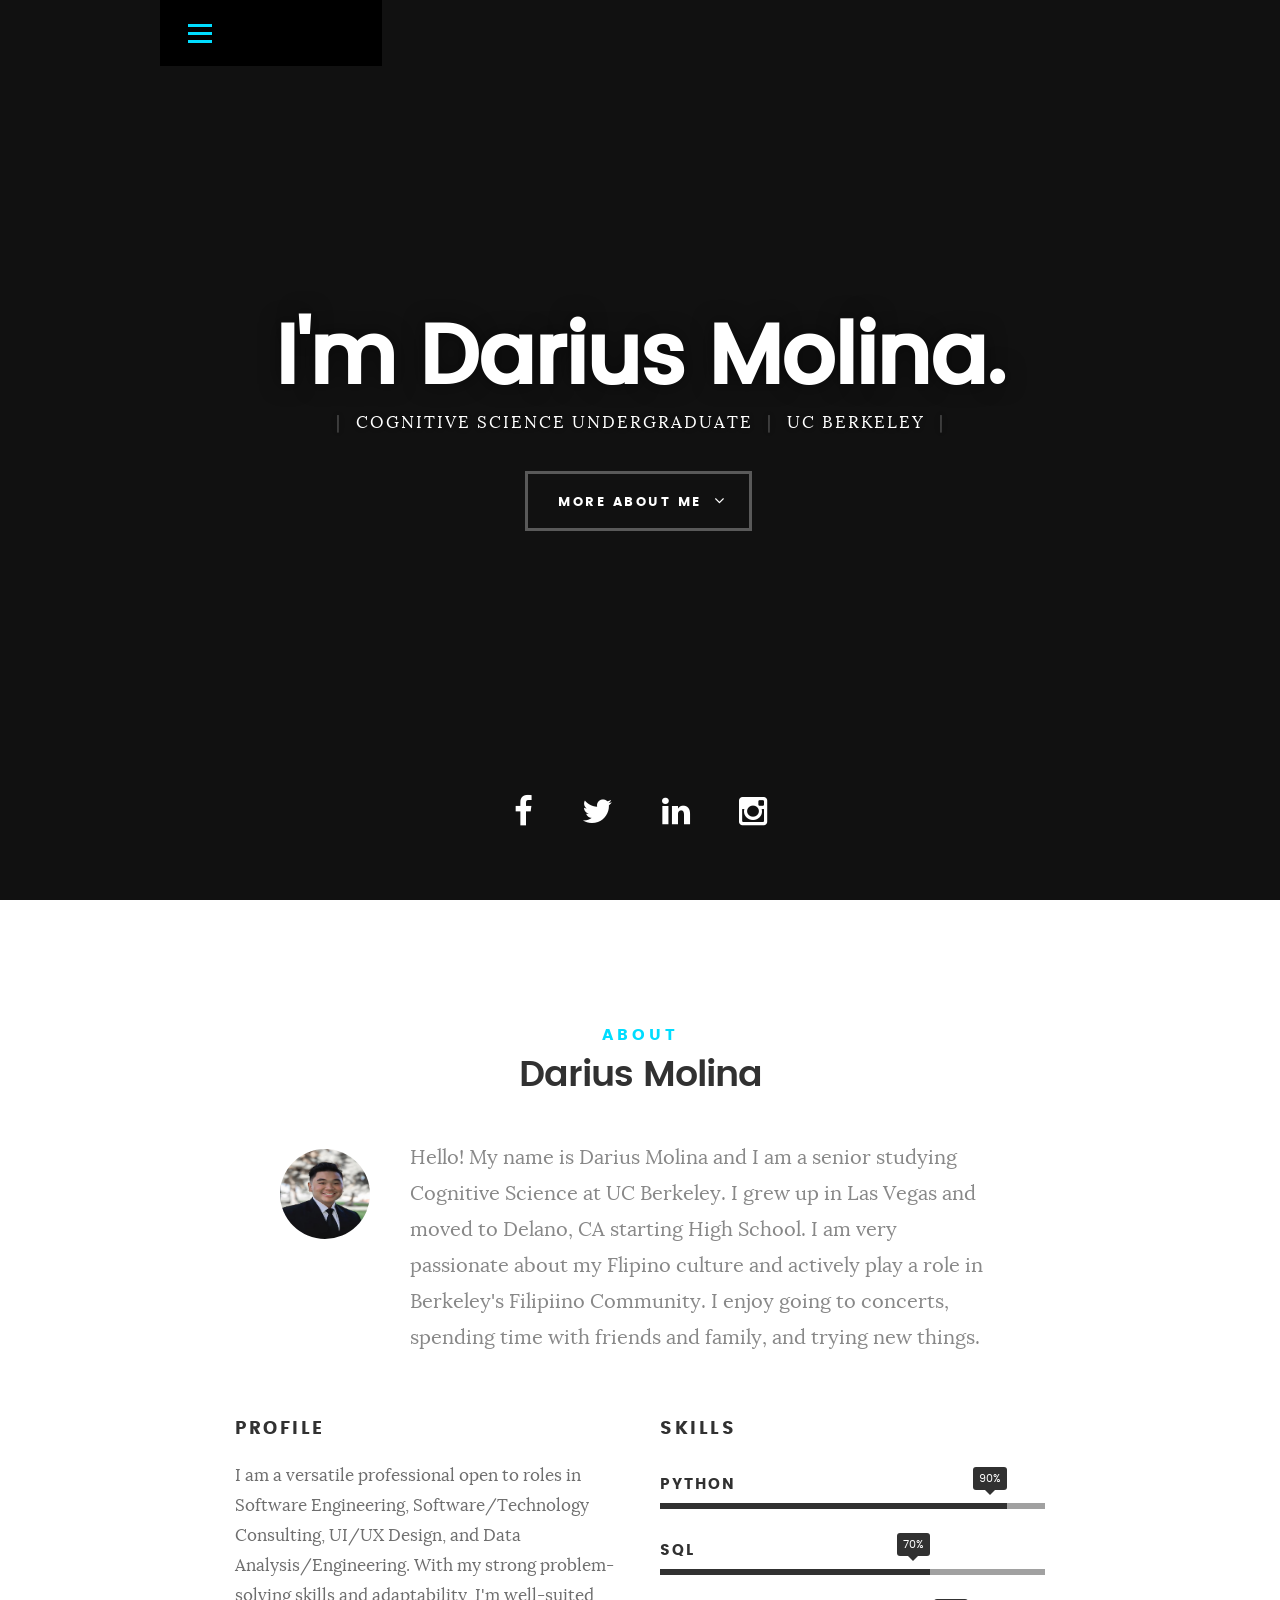
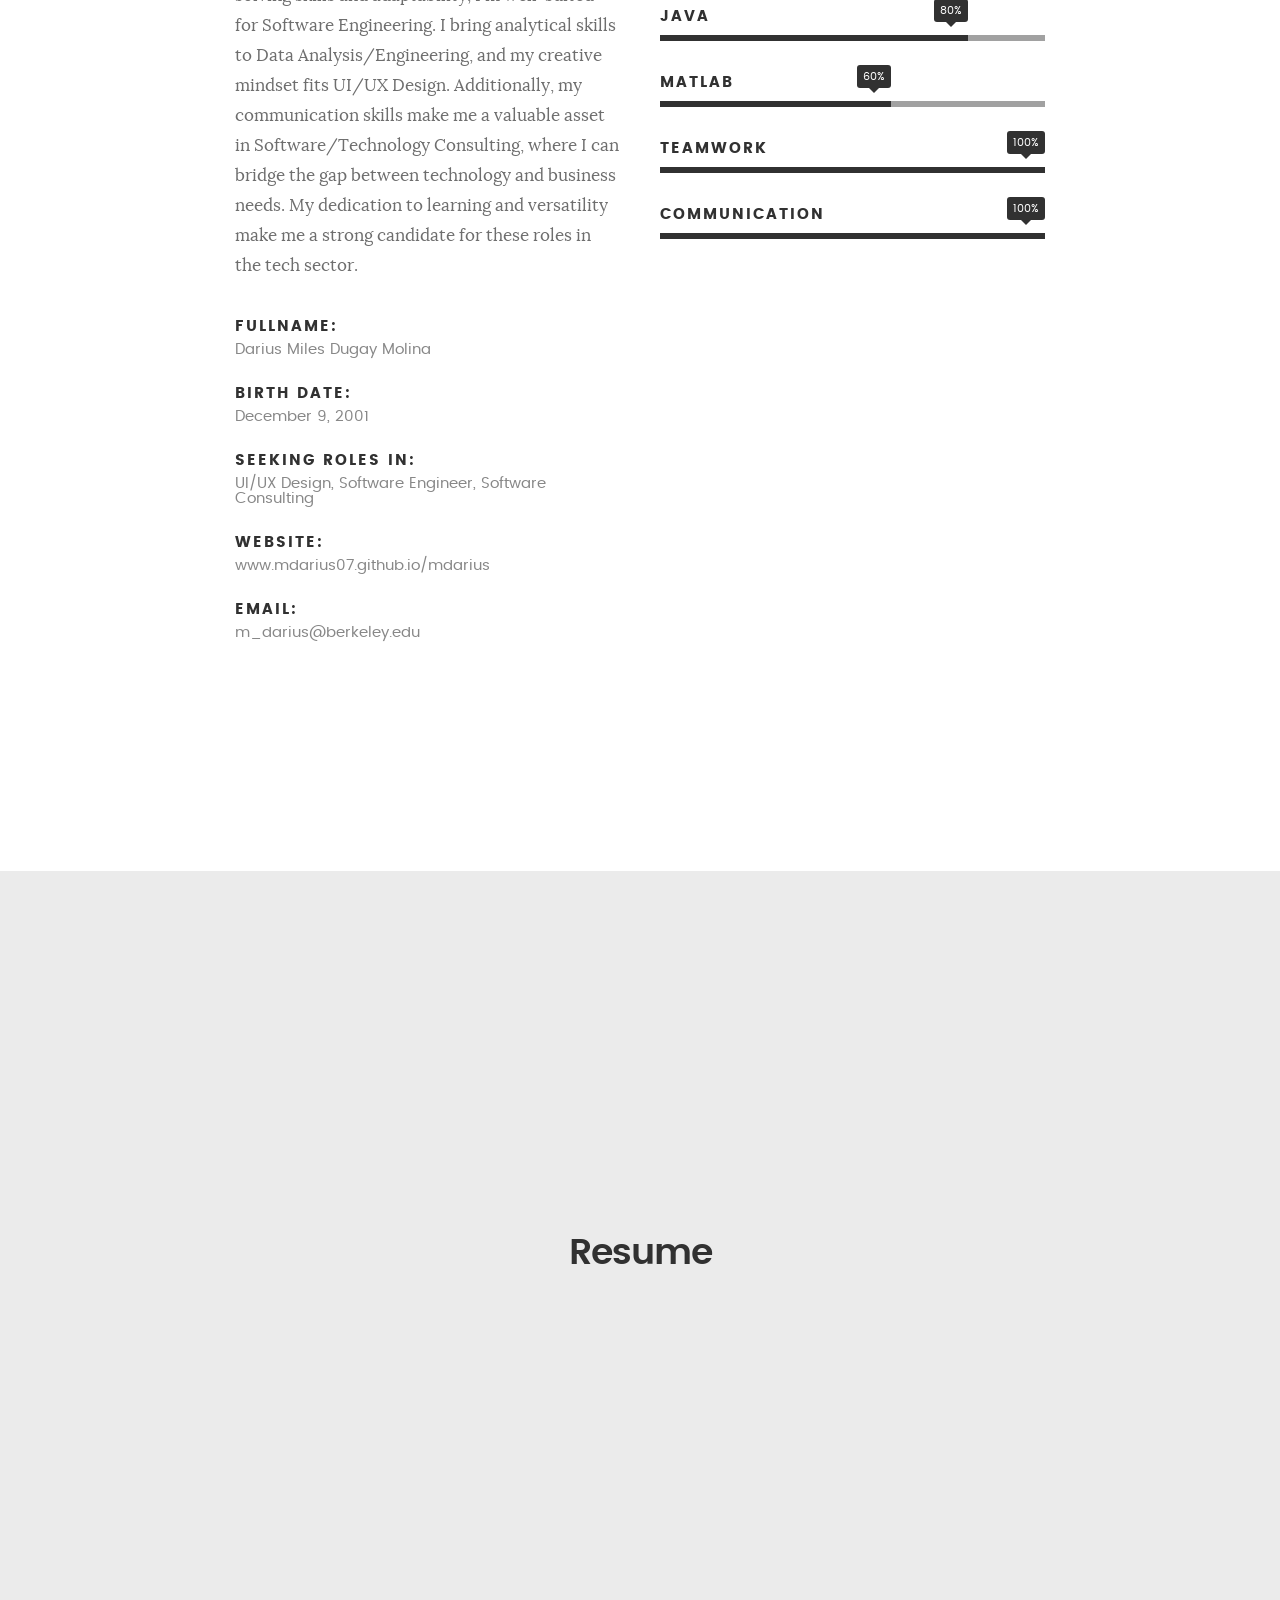
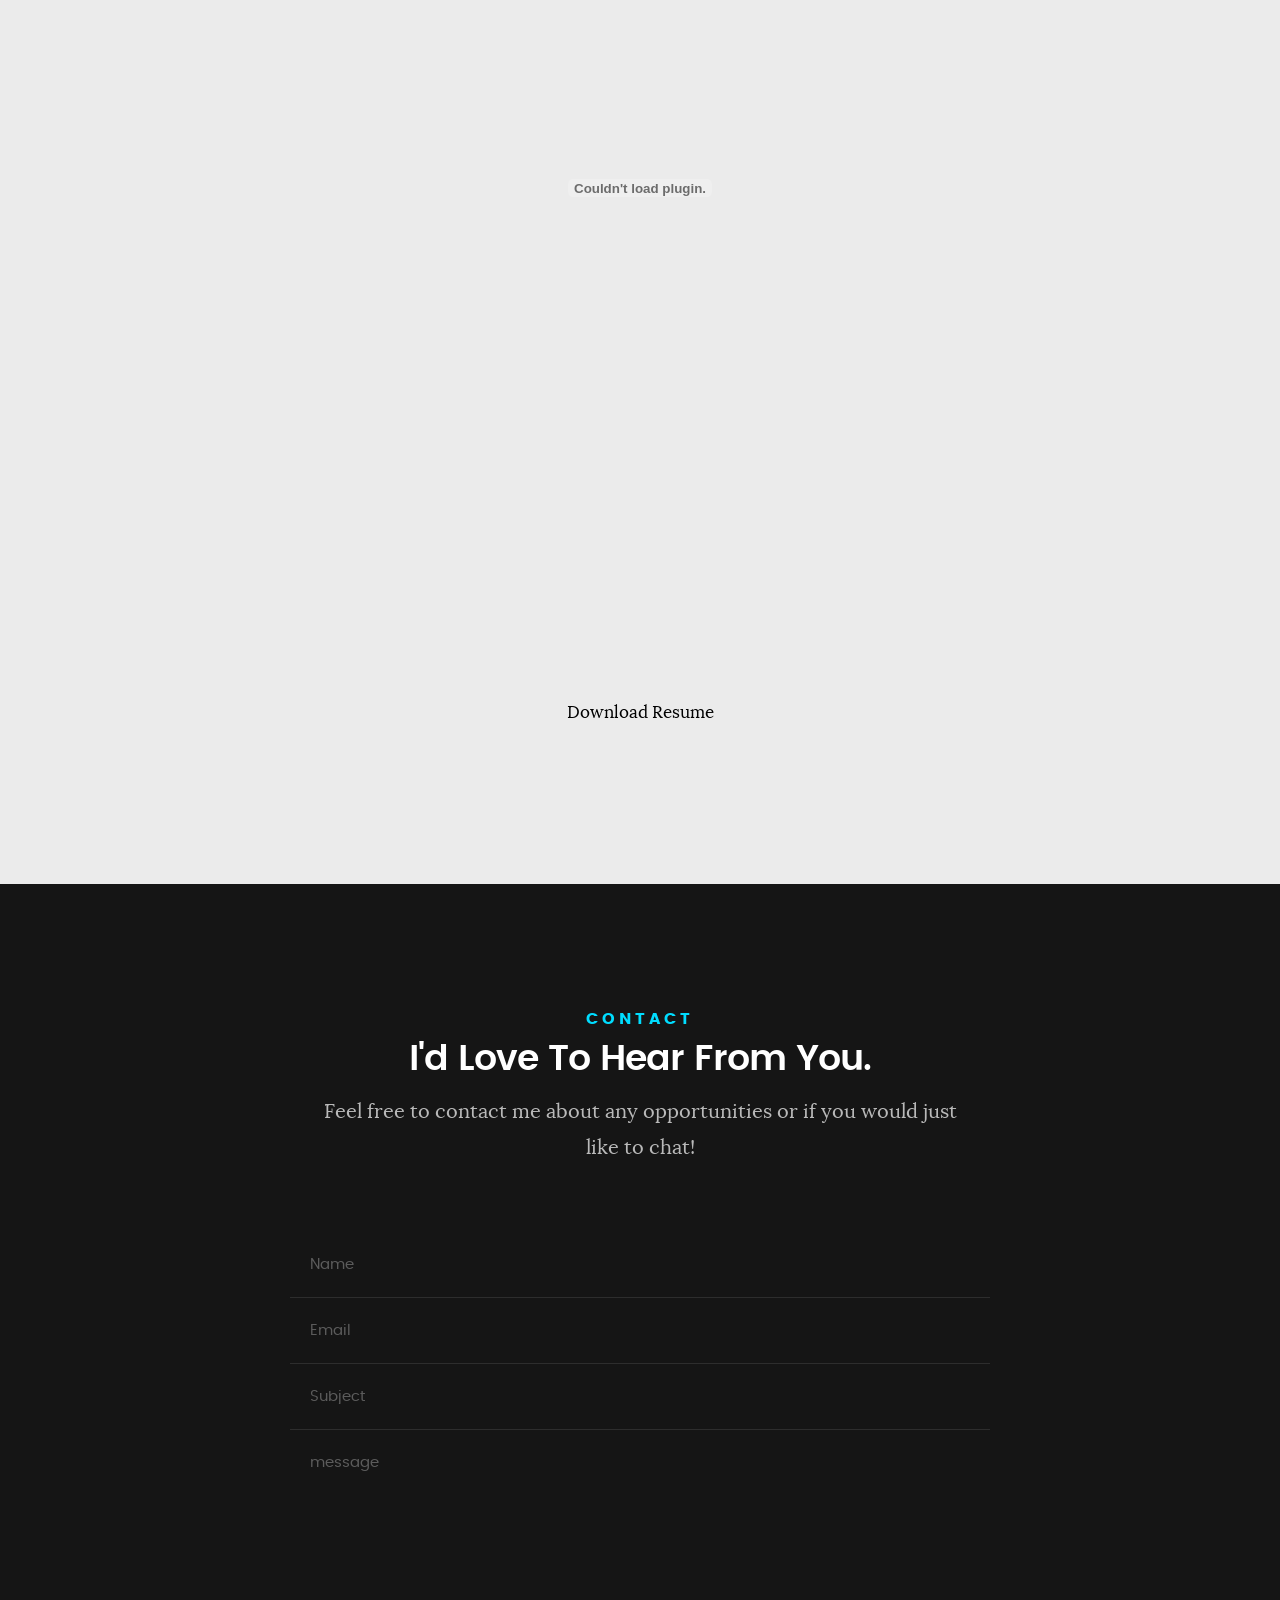
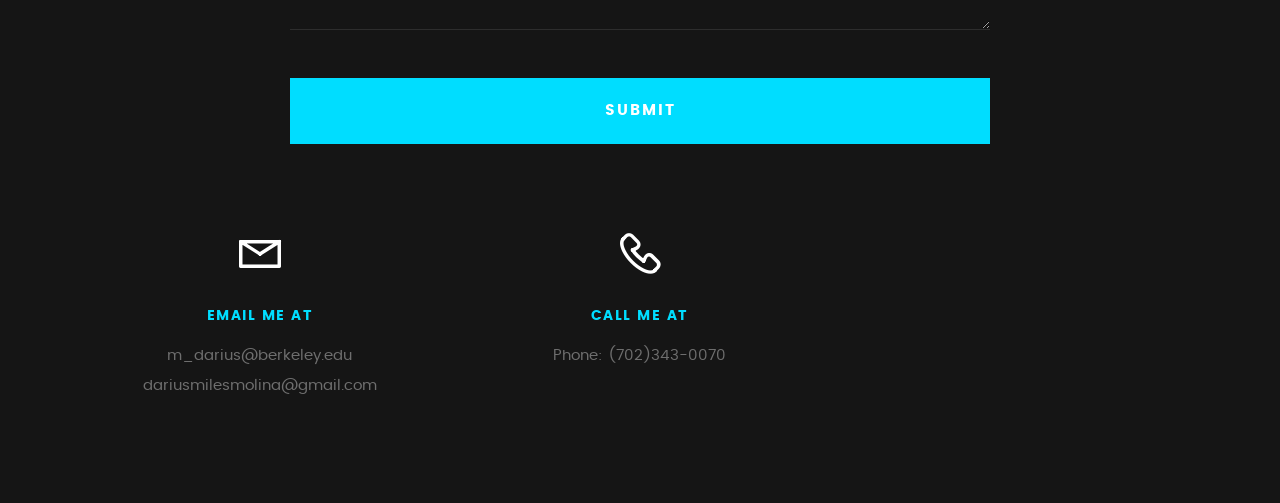
==== commit 28c2d375: "fixed typo" ====
--- a/index.html
+++ b/index.html
@@ -196,7 +196,7 @@
    		<div class="col-twelve">
 			<div id="resume"></div>
 
-   			<h1>Rexsume</h1>
+   			<h1>Resume</h1>
 			<embed src="resume.pdf" type="application/pdf" width="100%" height="1000px">
    				<a href="resume.pdf" download>Download Resume</a>
 
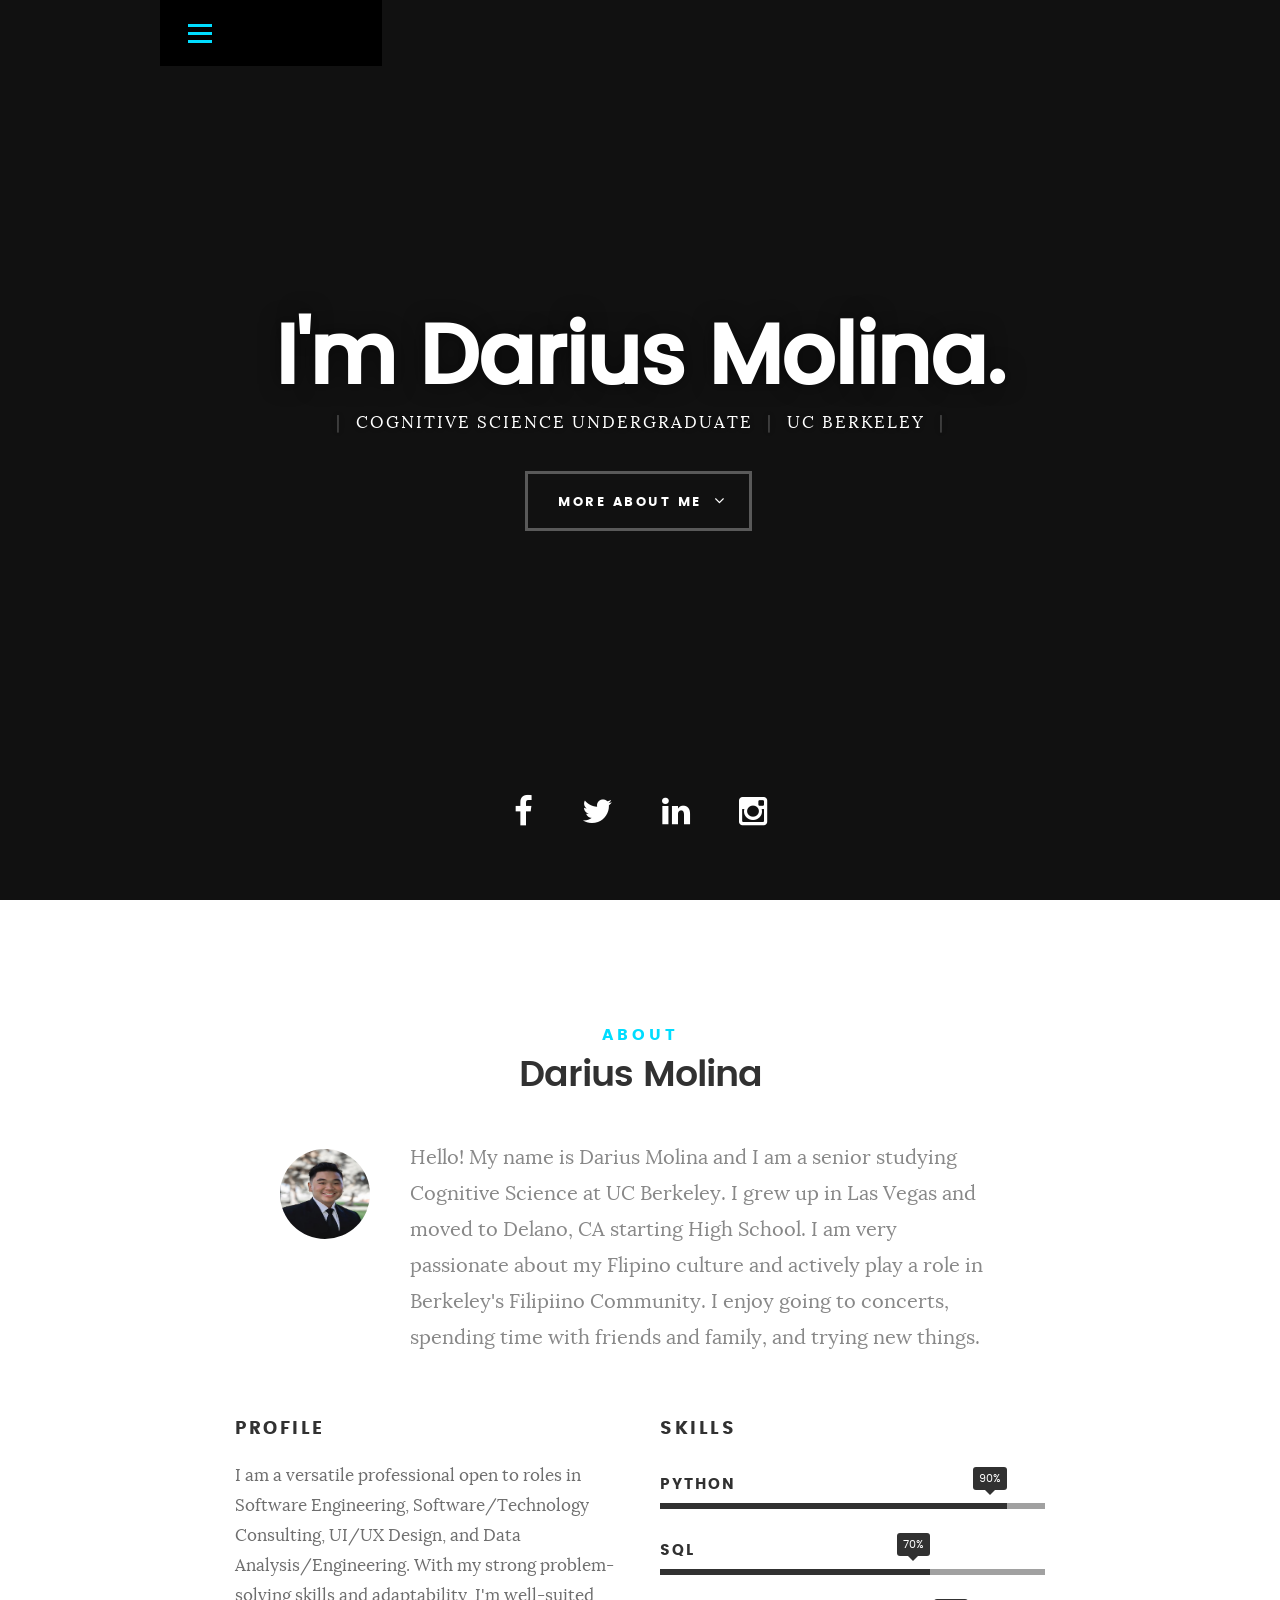
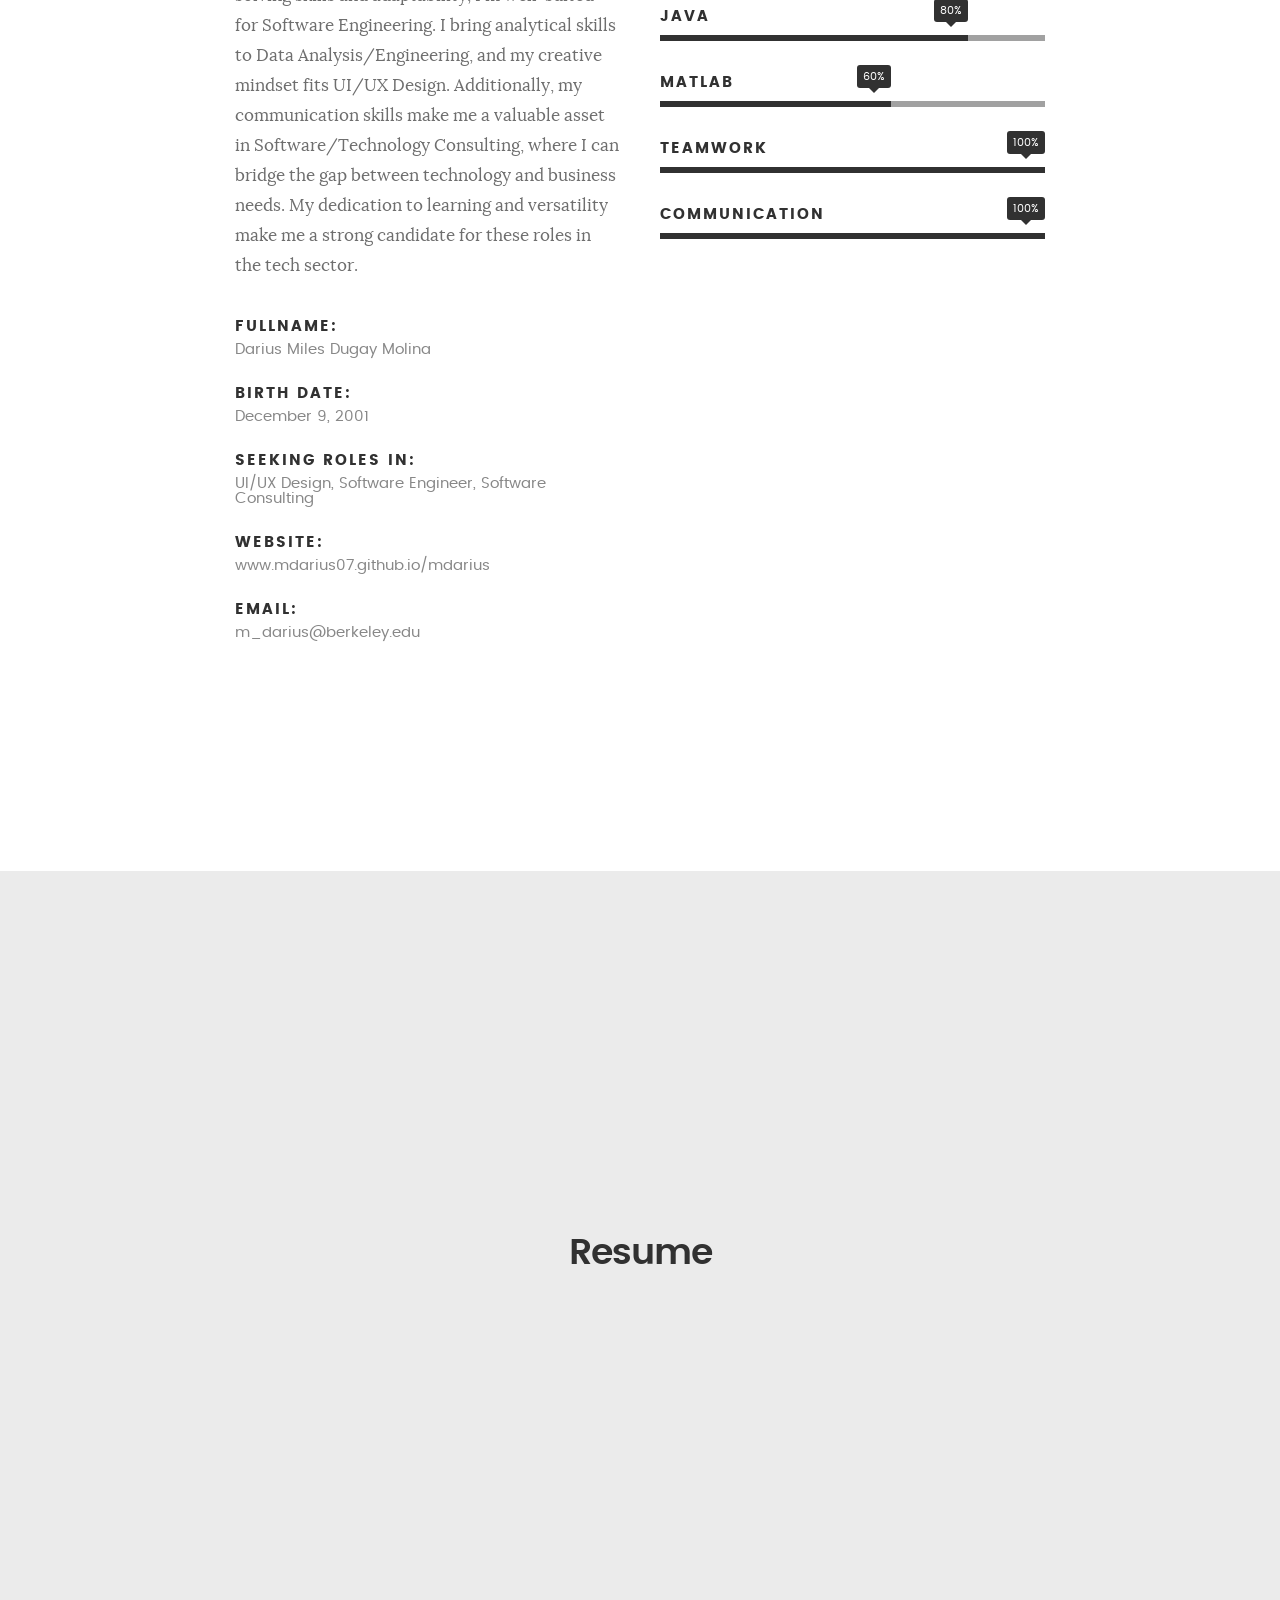
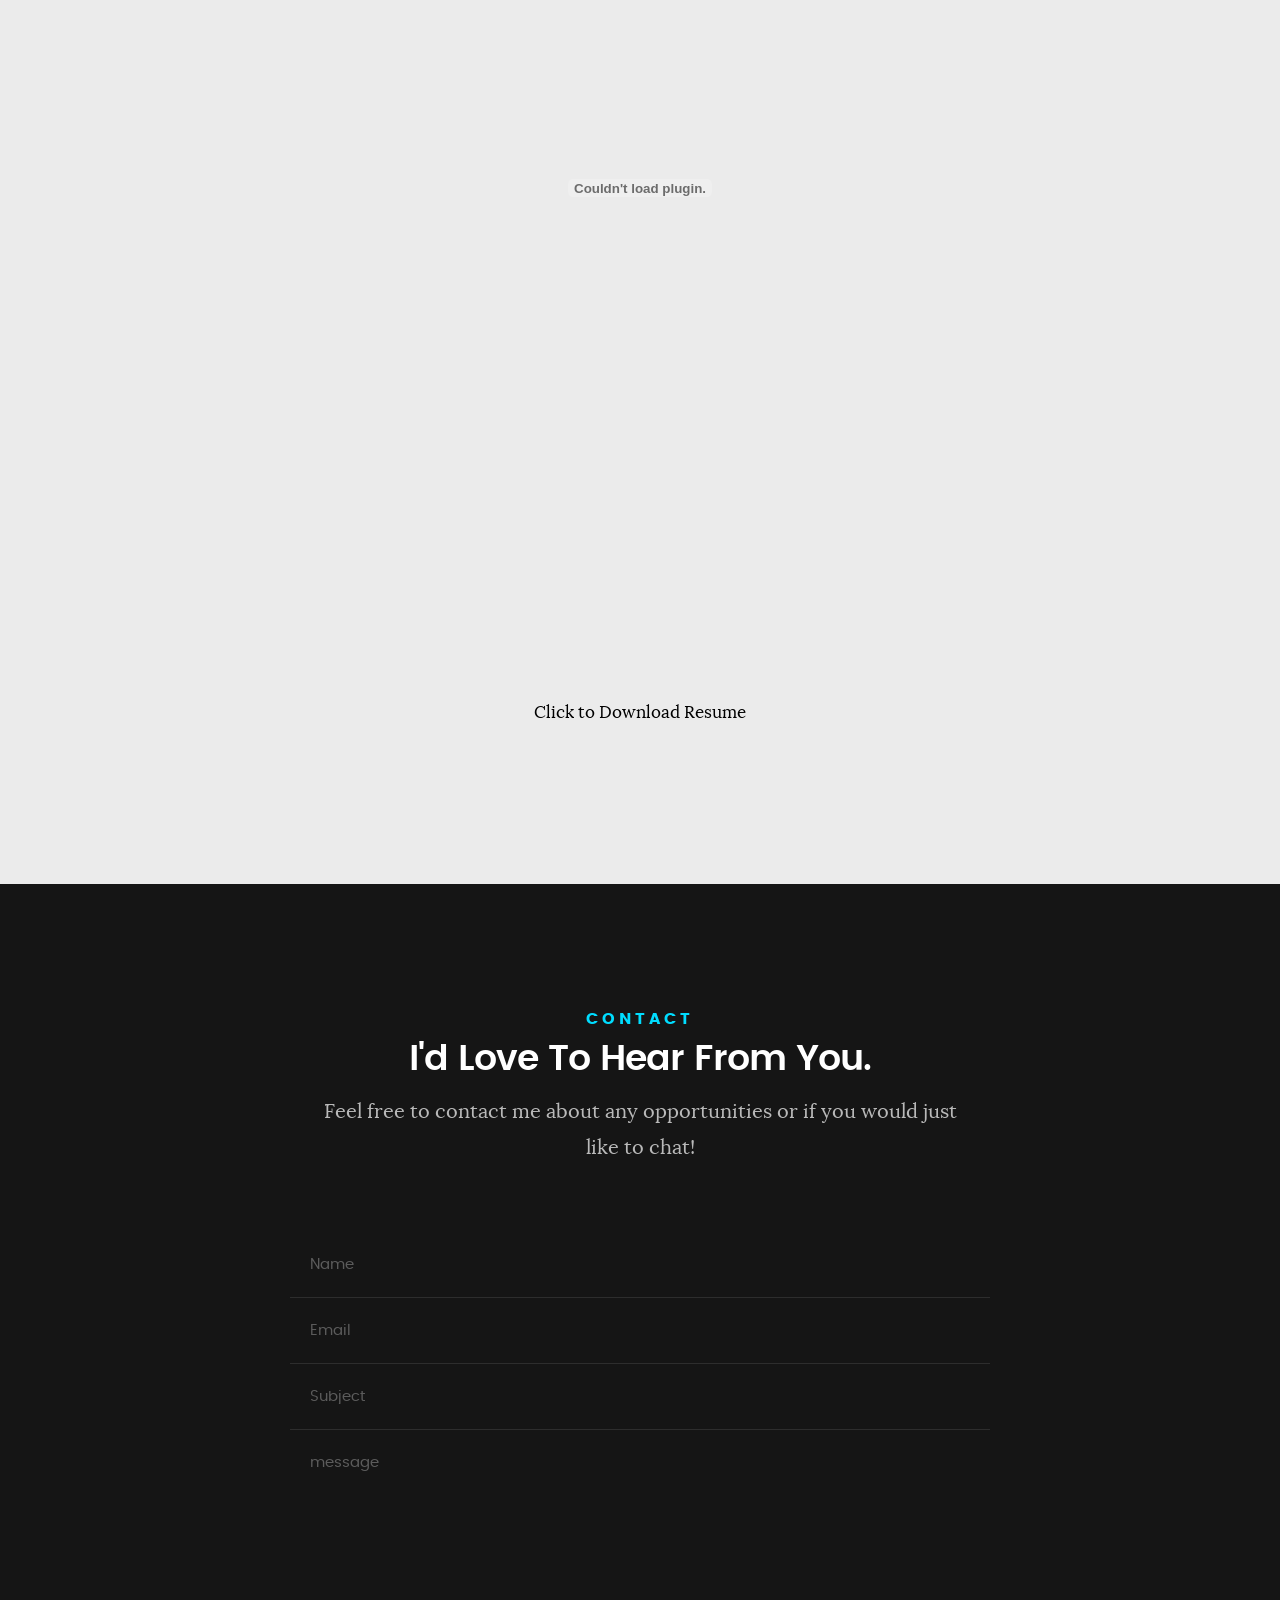
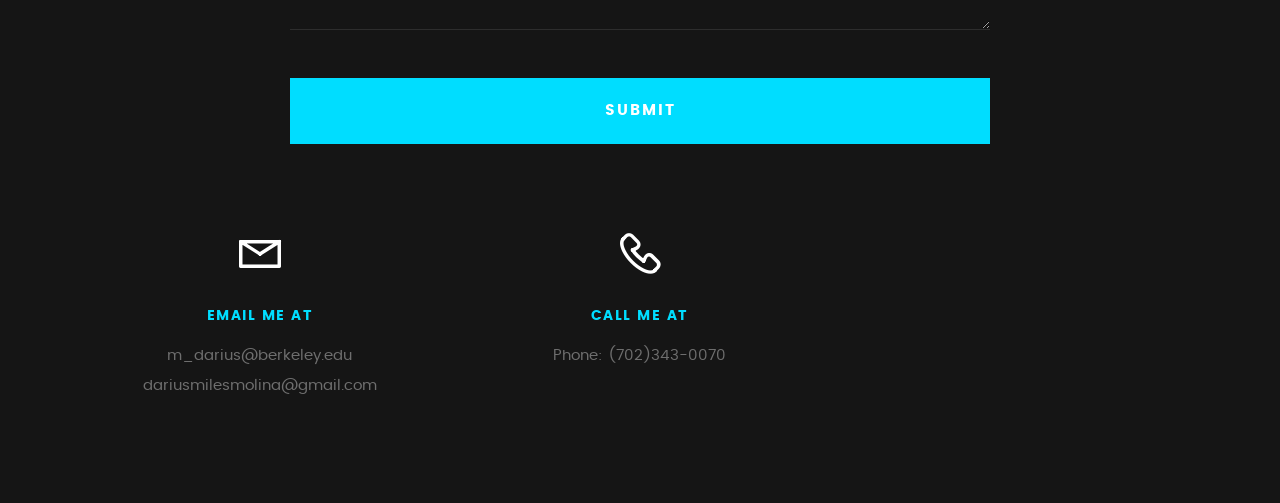
==== commit 7a0994f3: "edit" ====
--- a/index.html
+++ b/index.html
@@ -198,7 +198,7 @@
 
    			<h1>Resume</h1>
 			<embed src="resume.pdf" type="application/pdf" width="100%" height="1000px">
-   				<a href="resume.pdf" download>Download Resume</a>
+   				<a href="resume.pdf" download>Click to Download Resume</a>
 
    		</div>   		
    	
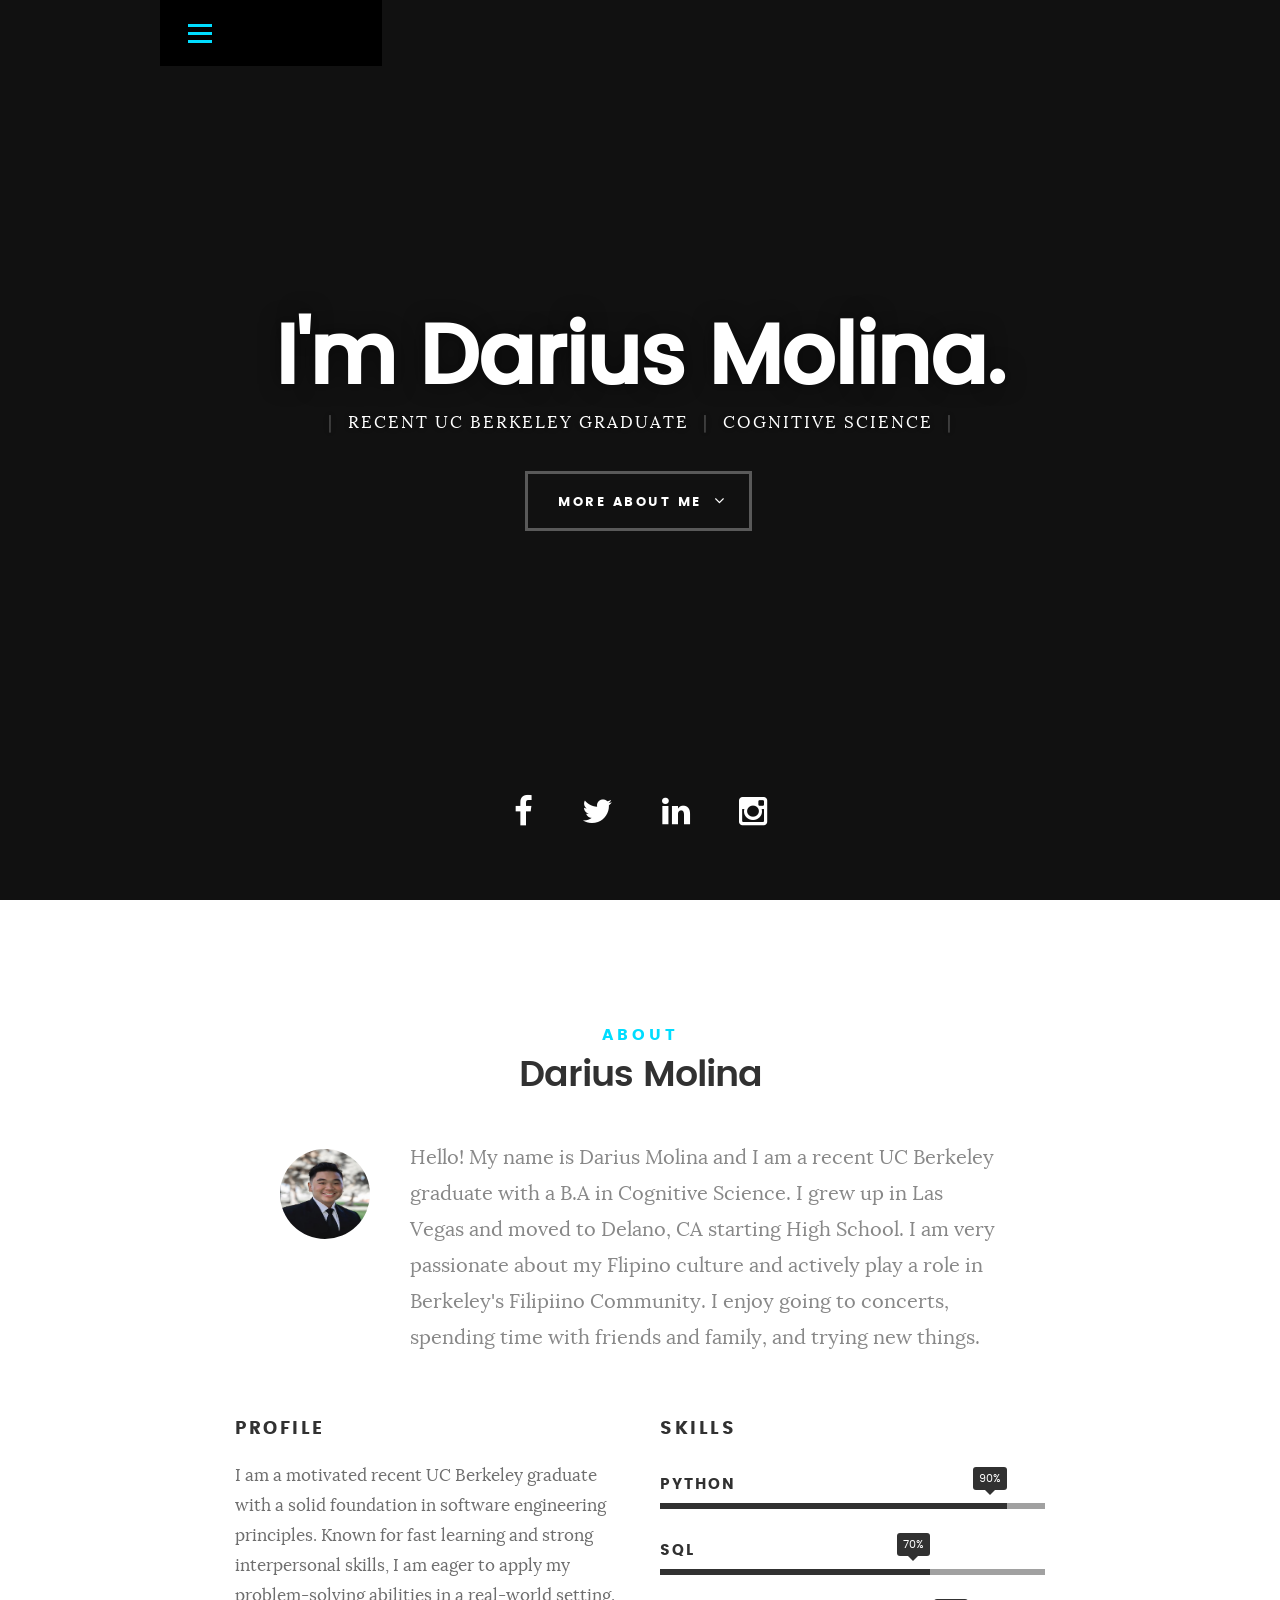
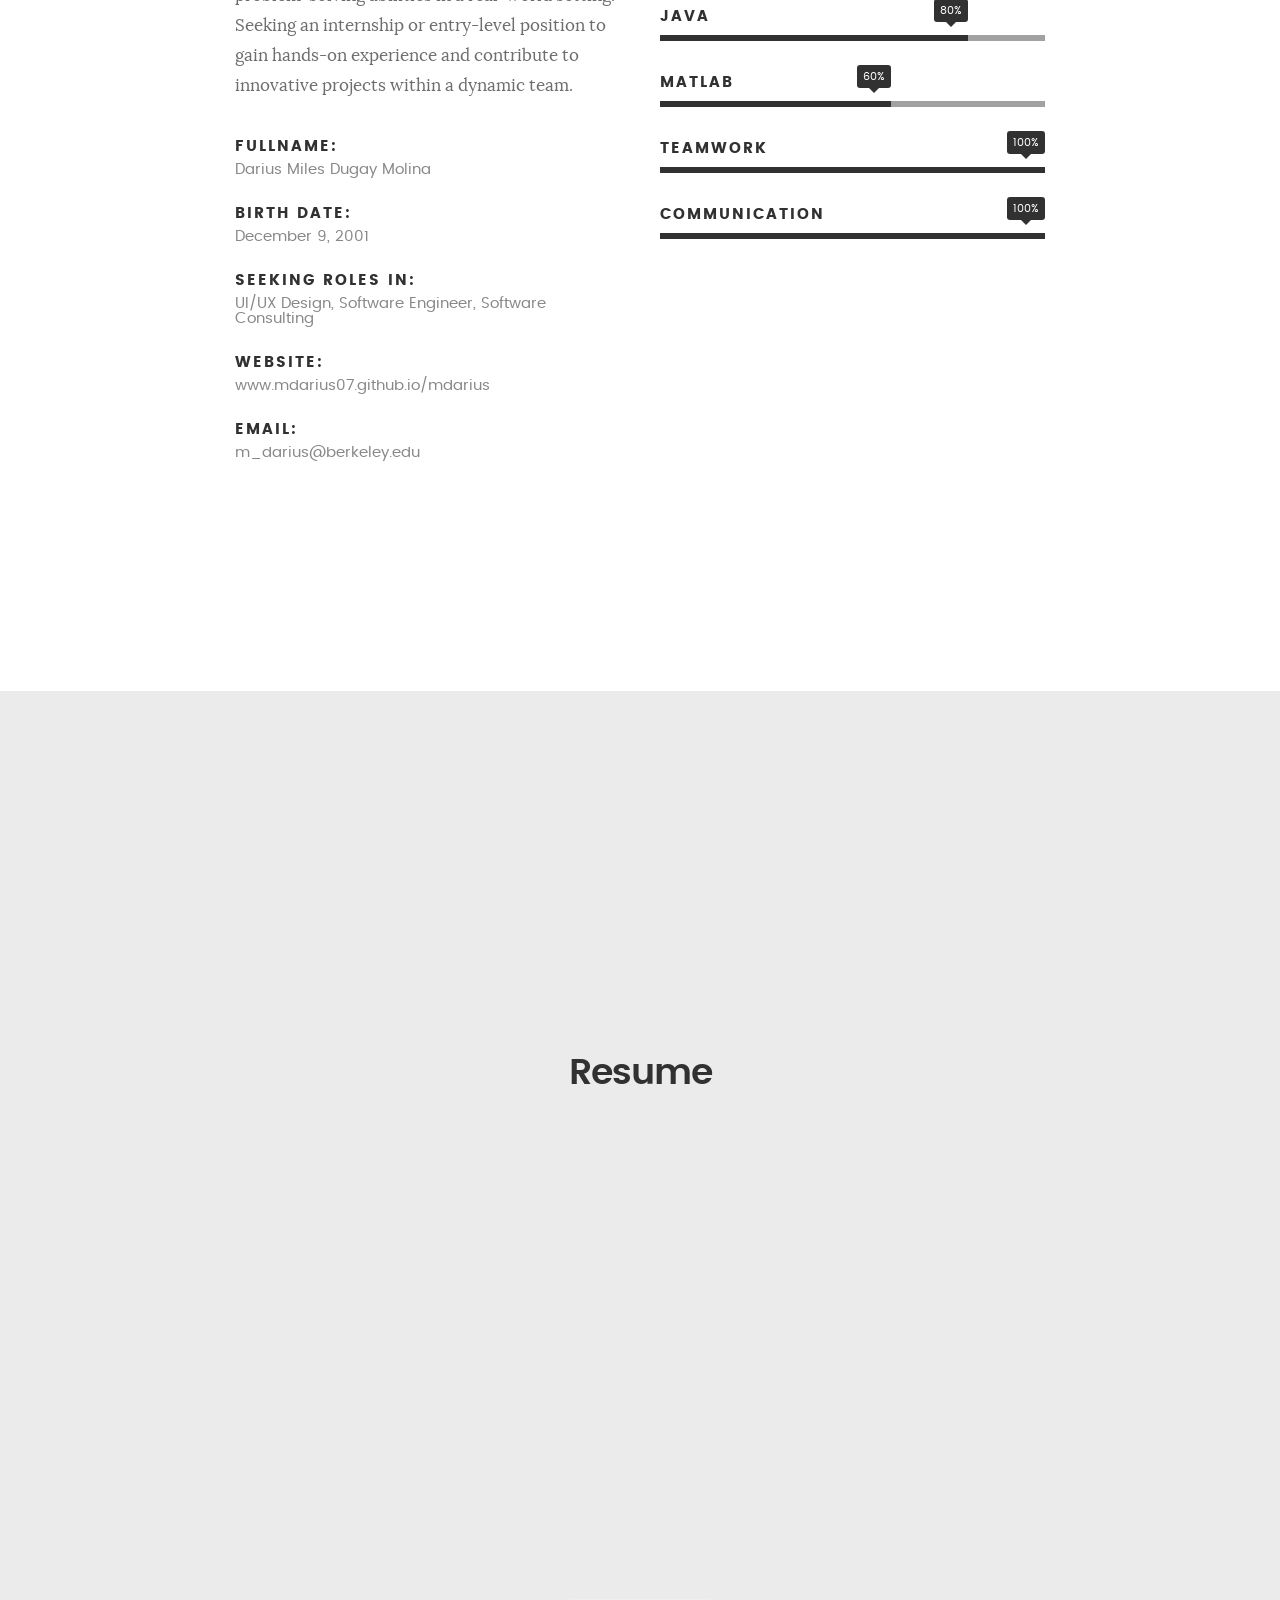
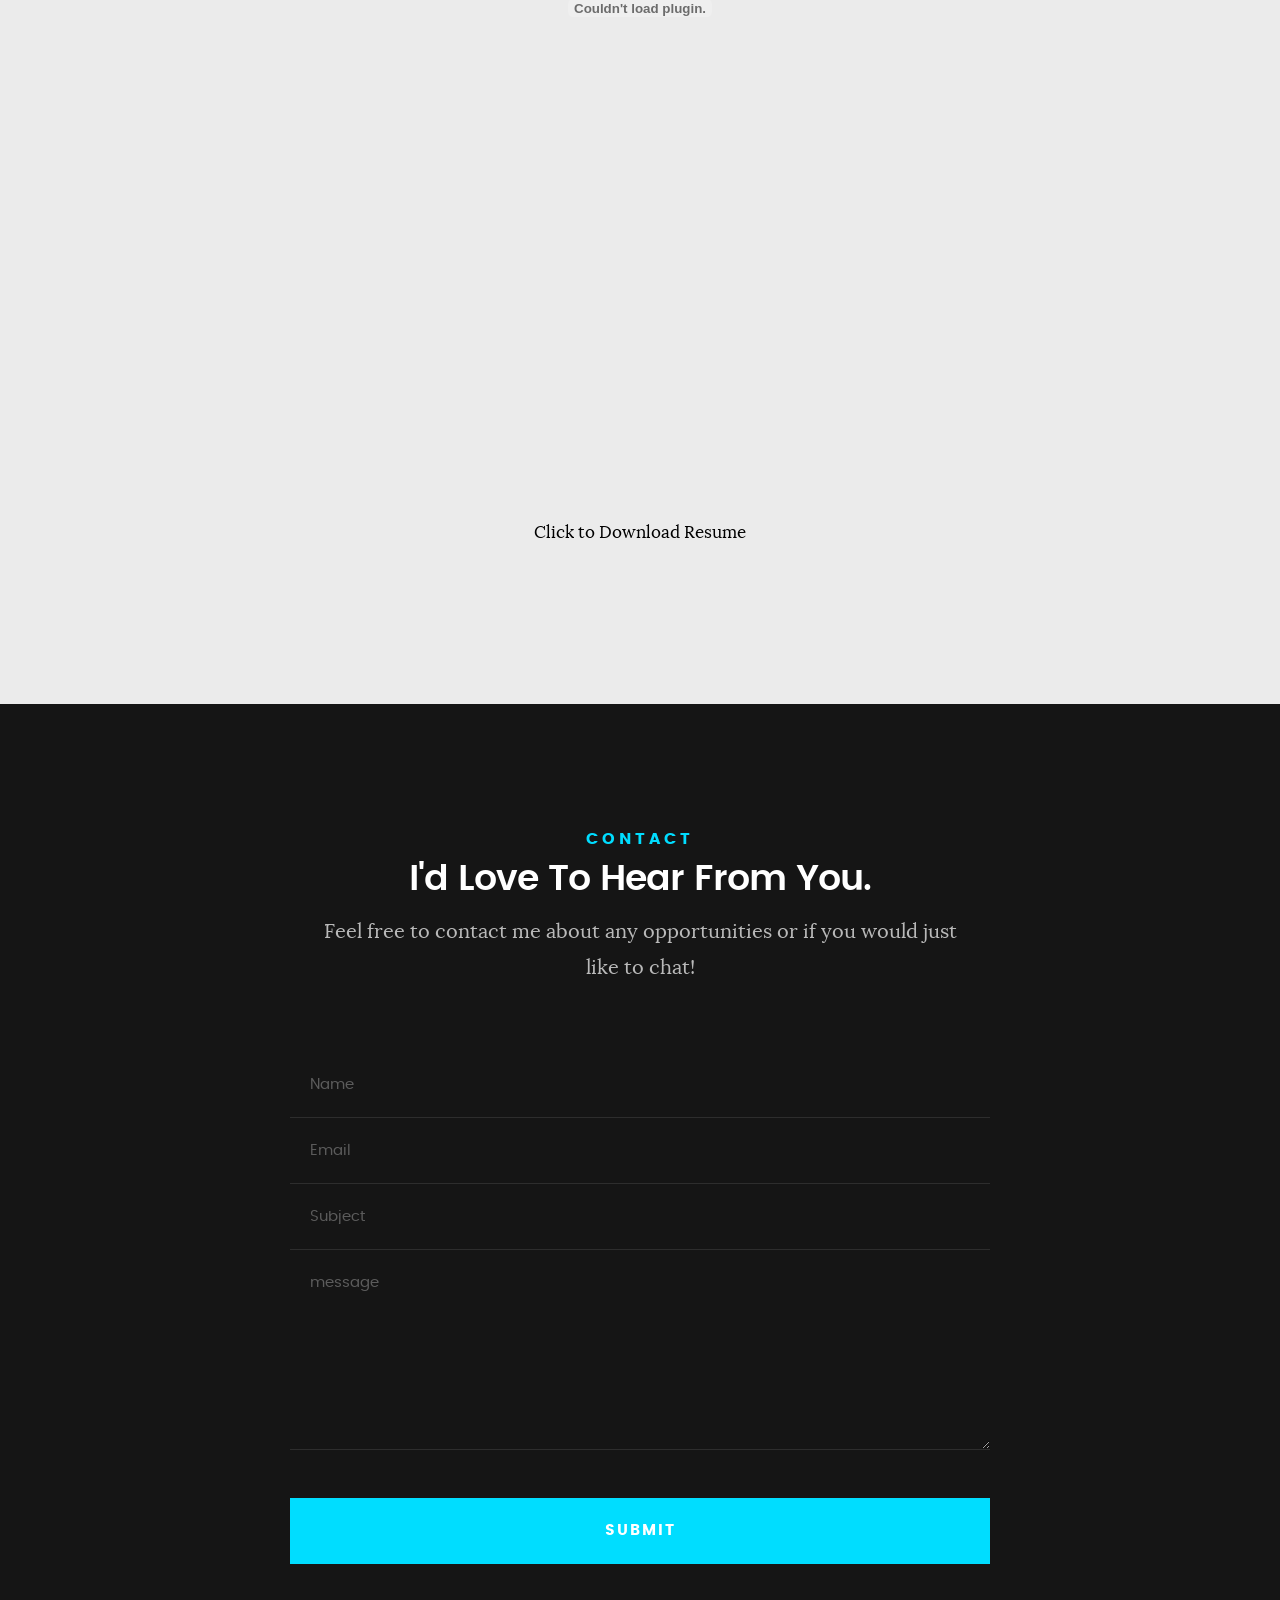
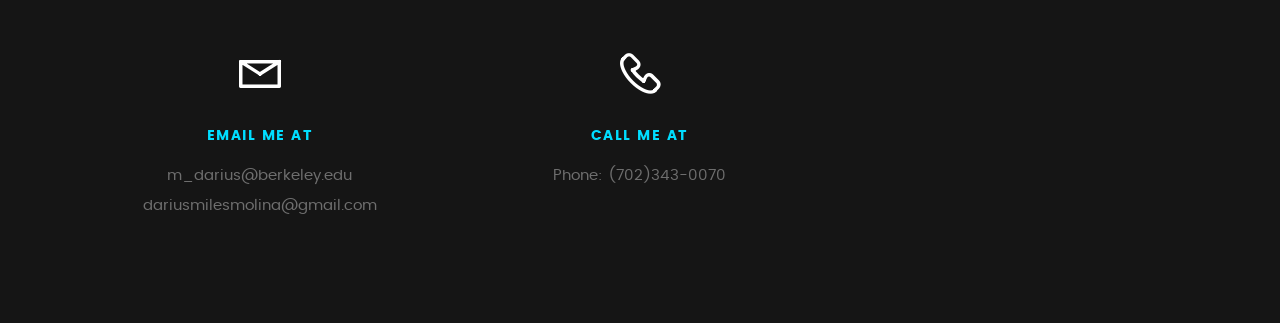
==== commit 1450c563: "updated resume and bio" ====
--- a/index.html
+++ b/index.html
@@ -73,8 +73,8 @@
 	   			<h1>I'm Darius Molina.</h1>
 
 	   			<p class="intro-position">
-	   				<span>Cognitive Science Undergraduate</span>
-	   				<span>UC Berkeley</span> 
+	   				<span>Recent UC Berkeley Graduate</span>
+	   				<span>Cognitive Science</span> 
 	   			</p>
 
 	   			<a class="button stroke smoothscroll" href="#about" title="">More About Me</a>
@@ -108,7 +108,7 @@
 
    				<img src="images/profile-pic.jpg" alt="Profile Picture">
 
-   				<p class="lead">Hello! My name is Darius Molina and I am a senior studying Cognitive Science at UC Berkeley. I grew up in Las Vegas and moved to Delano, CA starting High School. I am very passionate about my Flipino culture and actively play a role in Berkeley's Filipiino Community. I enjoy going to concerts, spending time with friends and family, and trying new things.</p>
+   				<p class="lead">Hello! My name is Darius Molina and I am a recent UC Berkeley graduate with a B.A in Cognitive Science. I grew up in Las Vegas and moved to Delano, CA starting High School. I am very passionate about my Flipino culture and actively play a role in Berkeley's Filipiino Community. I enjoy going to concerts, spending time with friends and family, and trying new things.</p>
    			</div>   			
 
    		</div>   		
@@ -119,8 +119,7 @@
    		<div class="col-six tab-full">
 
    			<h3>Profile</h3>
-   			<p>I am a versatile professional open to roles in Software Engineering, Software/Technology Consulting, UI/UX Design, and Data Analysis/Engineering. With my strong problem-solving skills and adaptability, I'm well-suited for Software Engineering. I bring analytical skills to Data Analysis/Engineering, and my creative mindset fits UI/UX Design. Additionally, my communication skills make me a valuable asset in Software/Technology Consulting, where I can bridge the gap between technology and business needs. My dedication to learning and versatility make me a strong candidate for these roles in the tech sector.</p>
-
+   			<p>I am a motivated recent UC Berkeley graduate with a solid foundation in software engineering principles. Known for fast learning and strong interpersonal skills, I am eager to apply my problem-solving abilities in a real-world setting. Seeking an internship or entry-level position to gain hands-on experience and contribute to innovative projects within a dynamic team.
    			<ul class="info-list">
    				<li>
    					<strong>Fullname:</strong>
@@ -197,8 +196,8 @@
 			<div id="resume"></div>
 
    			<h1>Resume</h1>
-			<embed src="resume.pdf" type="application/pdf" width="100%" height="1000px">
-   				<a href="resume.pdf" download>Click to Download Resume</a>
+			<embed src="MolinaResume.pdf" type="application/pdf" width="100%" height="1000px">
+   				<a href="MolinaResume.pdf" download>Click to Download Resume</a>
 
    		</div>   		
    	
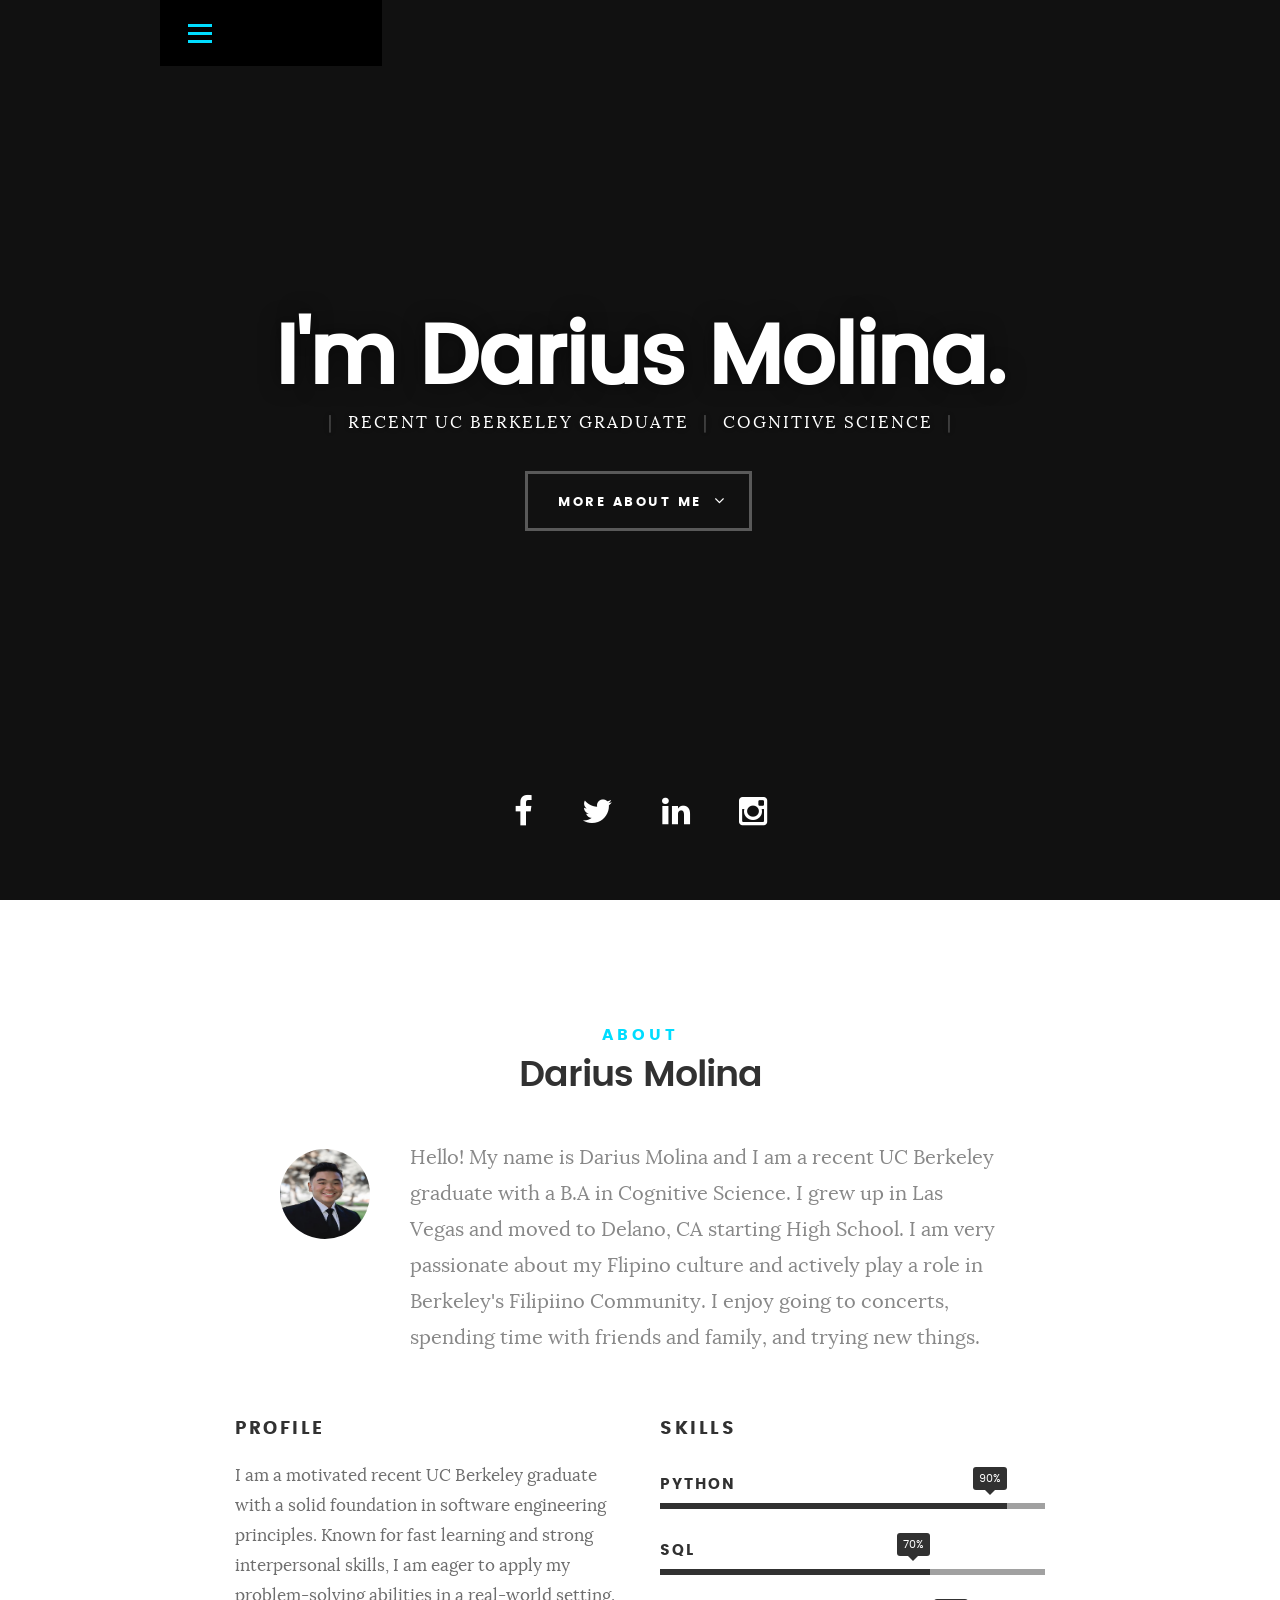
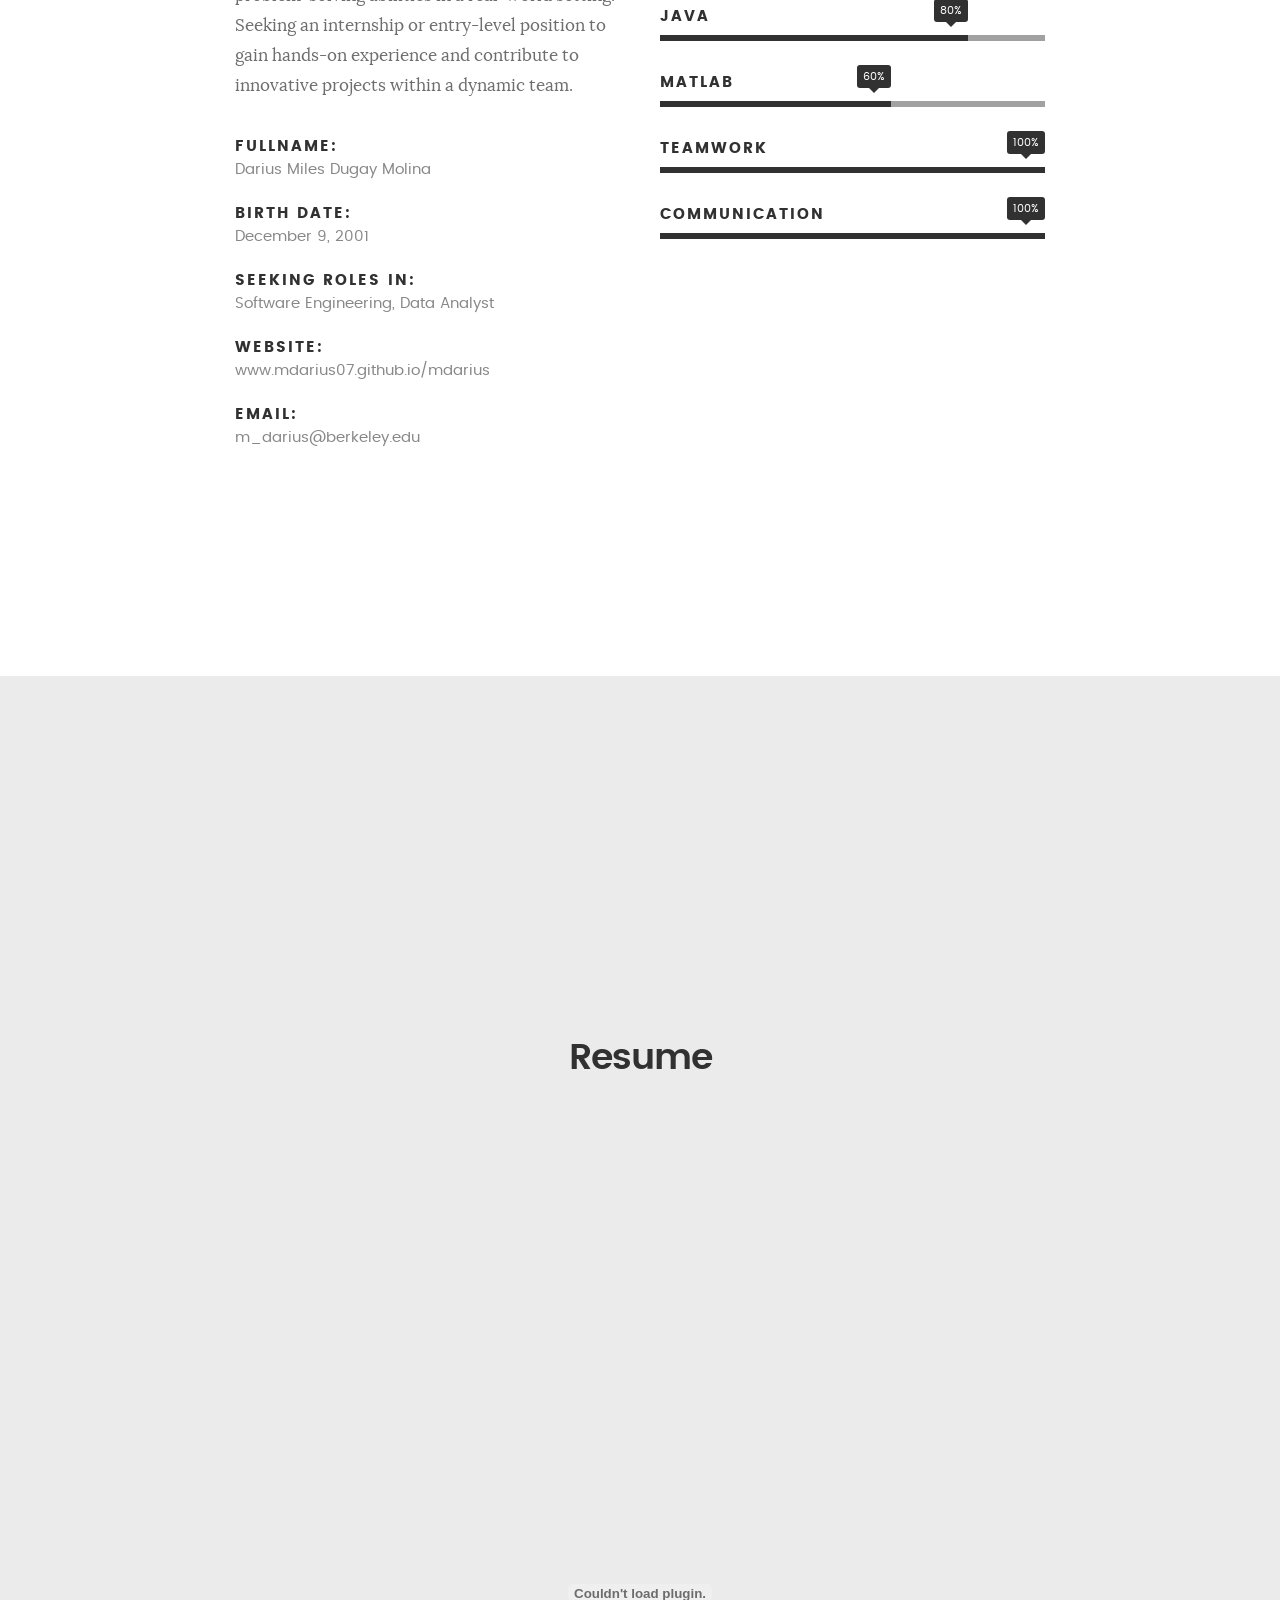
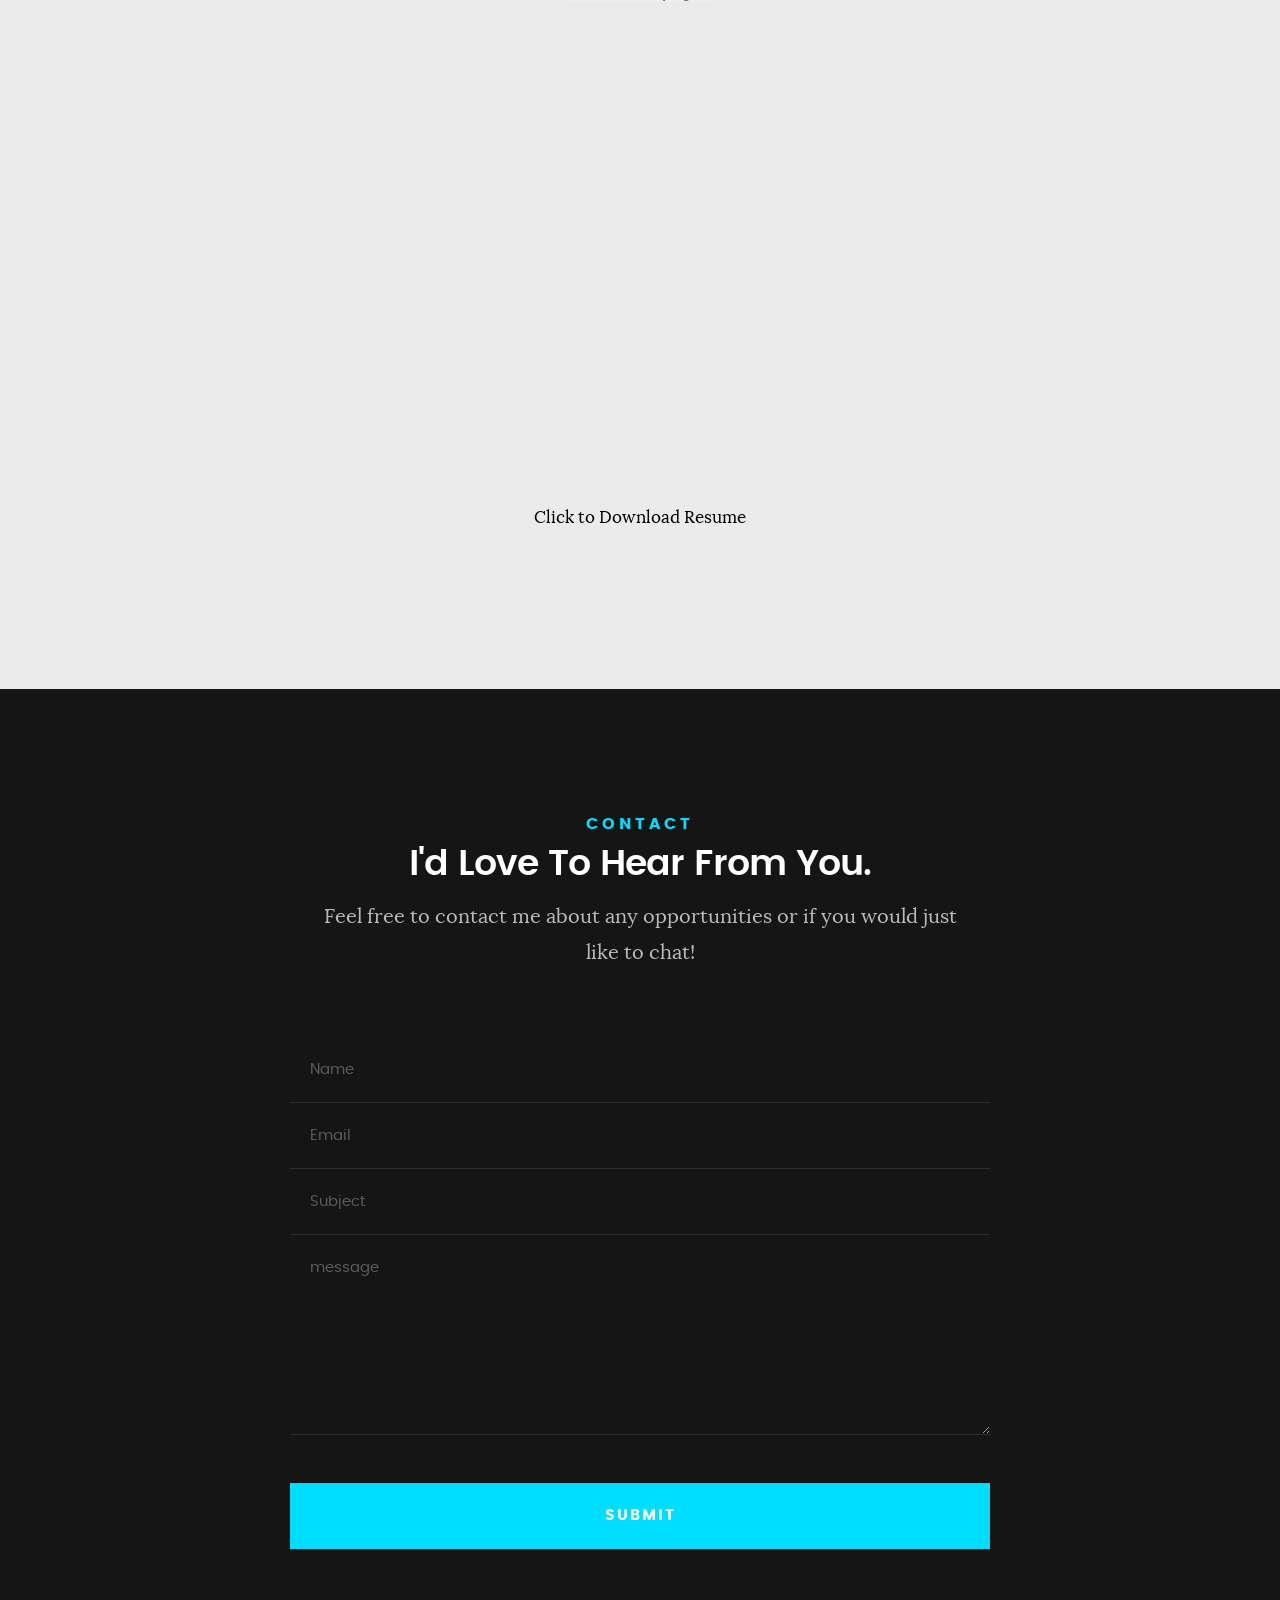
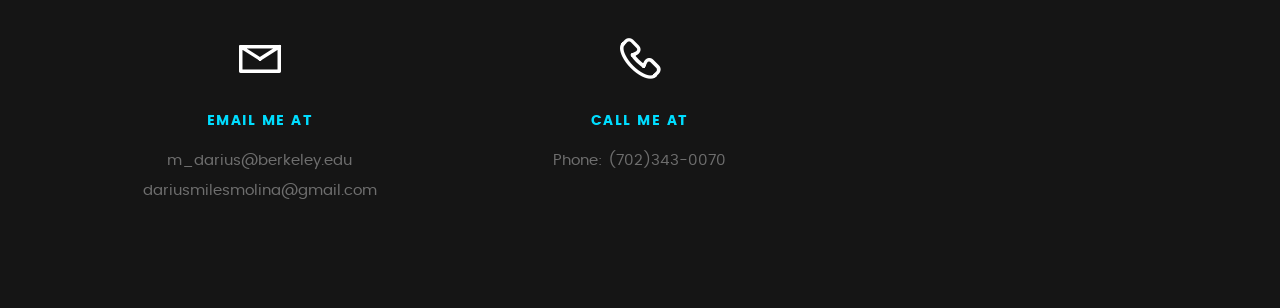
==== commit 9ec98477: "update" ====
--- a/index.html
+++ b/index.html
@@ -131,7 +131,7 @@
    				</li>
    				<li>
    					<strong>Seeking Roles In:</strong>
-   					<span>UI/UX Design, Software Engineer, Software Consulting</span>
+   					<span>Software Engineering, Data Analyst</span>
    				</li>
    				<li>
    					<strong>Website:</strong>
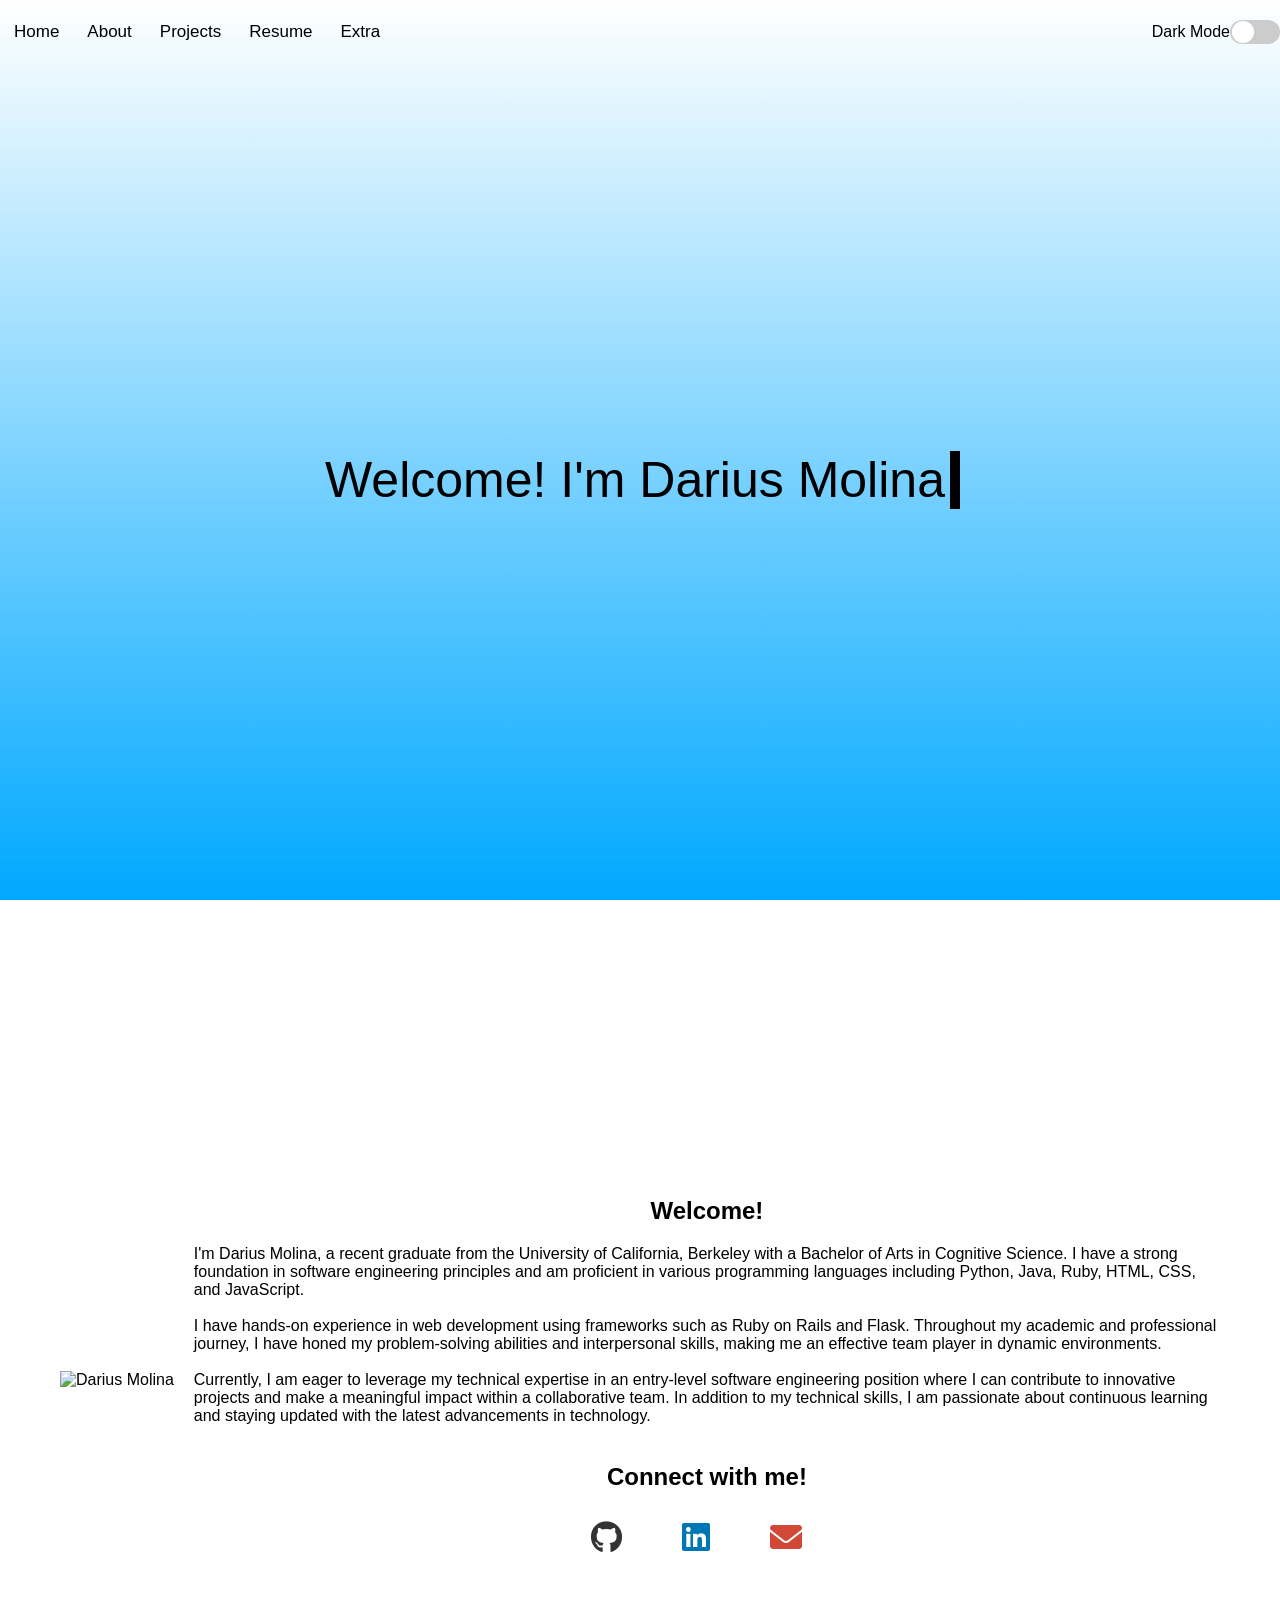
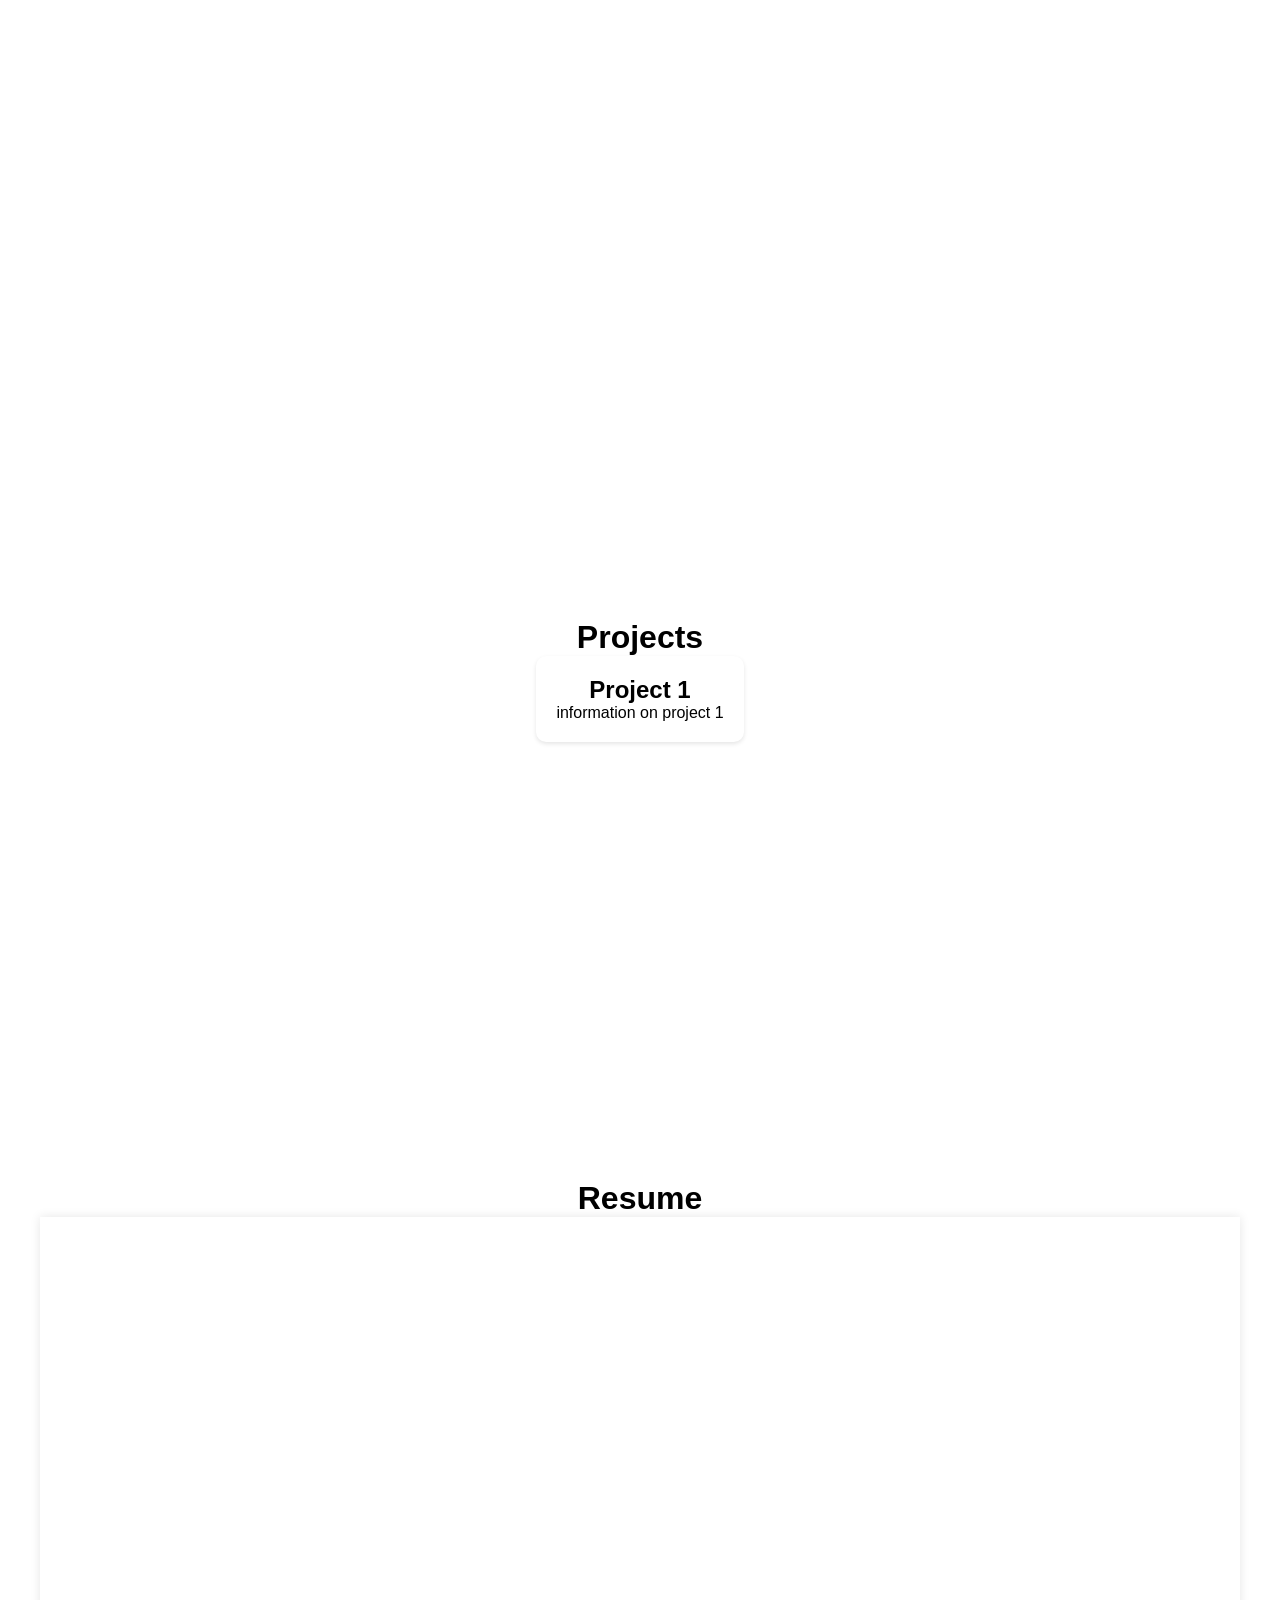
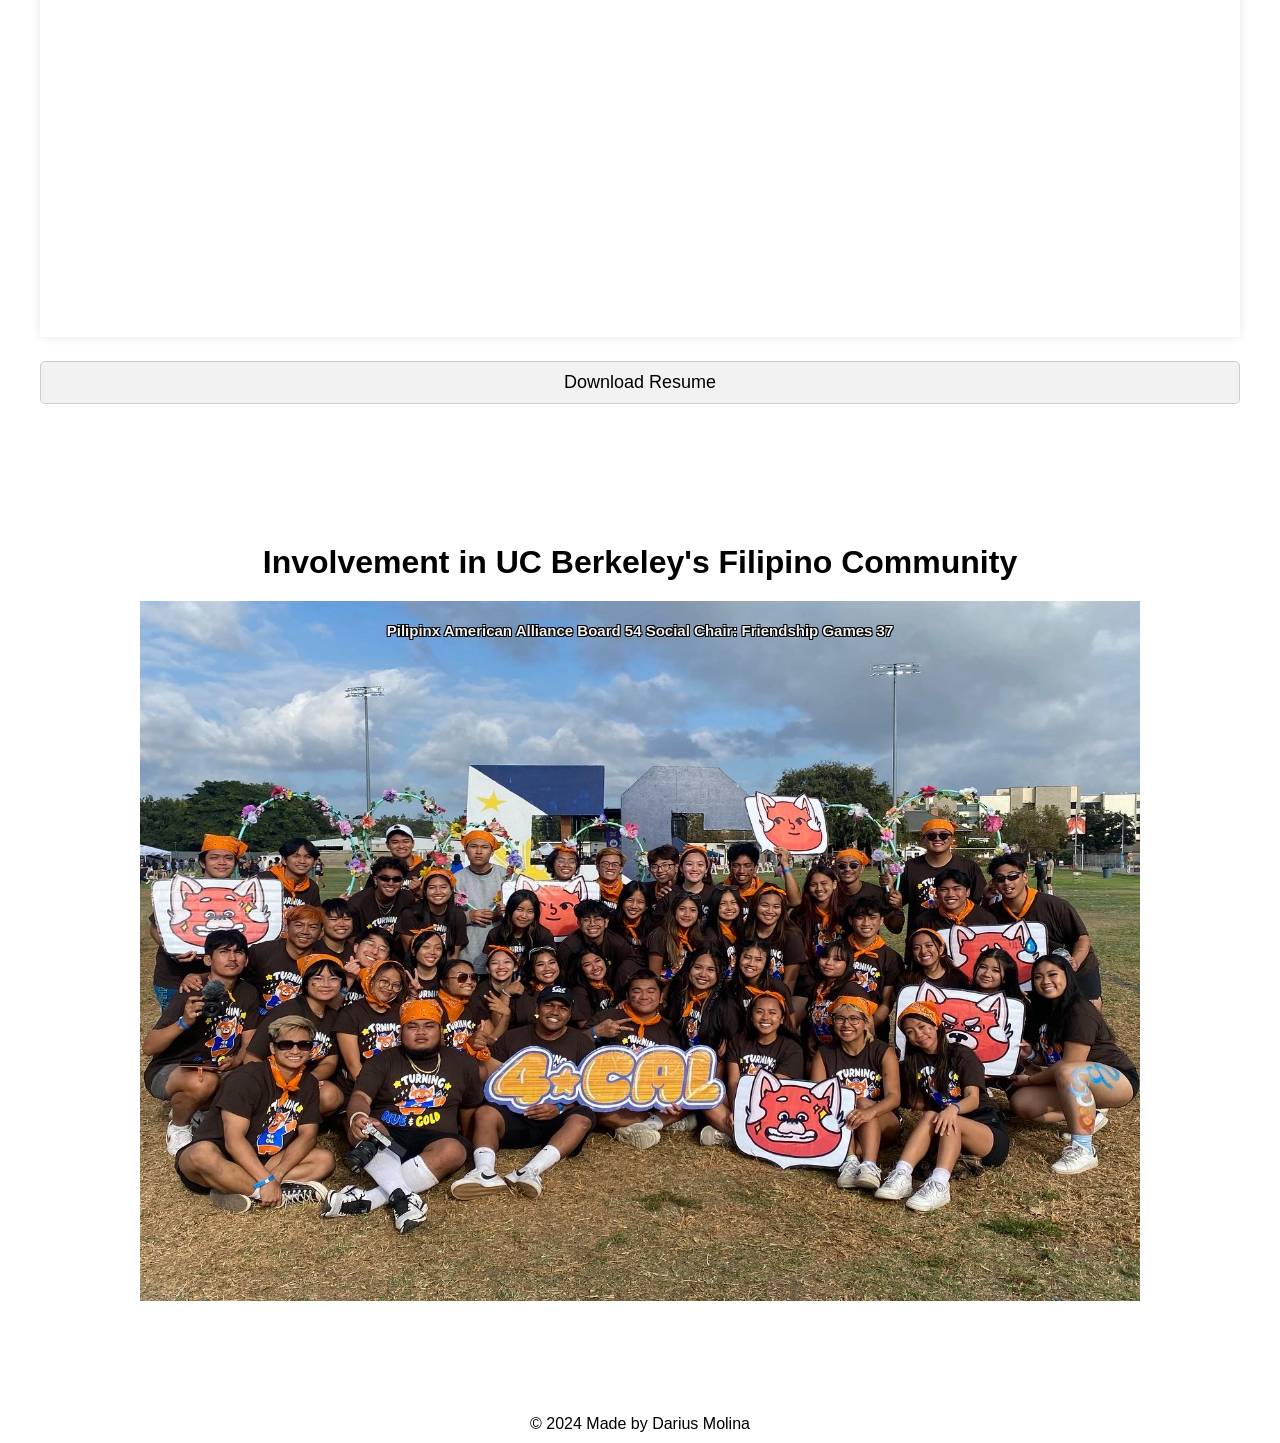
==== commit ae6bf119: "initial commit" ====
--- a/index.html
+++ b/index.html
@@ -1,314 +1,118 @@
-<!DOCTYPE html>
-<!--[if IE 8 ]><html class="no-js oldie ie8" lang="en"> <![endif]-->
-<!--[if IE 9 ]><html class="no-js oldie ie9" lang="en"> <![endif]-->
-<!--[if (gte IE 9)|!(IE)]><!--><html class="no-js" lang="en"> <!--<![endif]-->
-<head>
-
-   <!--- basic page needs
-   ================================================== -->
-   <meta charset="utf-8">
-	<title>Darius Molina</title>
-	<meta name="description" content="">  
-	<meta name="author" content="">
-
-   <!-- mobile specific metas
-   ================================================== -->
-	<meta name="viewport" content="width=device-width, initial-scale=1, maximum-scale=1">
-
- 	<!-- CSS
-   ================================================== -->
-   <link rel="stylesheet" href="css/base.css">  
-   <link rel="stylesheet" href="css/main.css">
-   <link rel="stylesheet" href="css/vendor.css">     
-
-   <!-- script
-   ================================================== -->   
-	<script src="js/modernizr.js"></script>
-	<script src="js/pace.min.js"></script>
-
-   <!-- favicons
-	================================================== -->
-	<link rel="icon" type="image/png" href="favicon.png">
-
-</head>
-
-<body id="top">
-
-	<!-- header 
-   ================================================== -->
-   <header>   	
-   	<div class="row">
-
-   		<div class="top-bar">
-   			<a class="menu-toggle" href="#"><span>Menu</span></a>
-
-	   		<div class="logo">
-		         <a href="index.html">KARDS</a>
-		      </div>		      
-
-		   	<nav id="main-nav-wrap">
-					<ul class="main-navigation">
-						<li class="current"><a class="smoothscroll"  href="#intro" title="">Home</a></li>
-						<li><a class="smoothscroll"  href="#about" title="">About</a></li>
-						<li><a class="smoothscroll"  href="#resume" title="">Resume</a></li>					
-						<li><a class="smoothscroll"  href="#contact" title="">Contact</a></li>				
-					</ul>
-				</nav>    		
-   		</div> <!-- /top-bar --> 
-   		
-   	</div> <!-- /row --> 		
-   </header> <!-- /header -->
-
-	<!-- intro section
-   ================================================== -->
-   <section id="intro">   
-
-   	<div class="intro-overlay"></div>	
-
-   	<div class="intro-content">
-   		<div class="row">
-
-   			<div class="col-twelve">
-
-	   			<h1>I'm Darius Molina.</h1>
-
-	   			<p class="intro-position">
-	   				<span>Recent UC Berkeley Graduate</span>
-	   				<span>Cognitive Science</span> 
-	   			</p>
-
-	   			<a class="button stroke smoothscroll" href="#about" title="">More About Me</a>
-
-	   		</div>  
-   			
-   		</div>   		 		
-   	</div> <!-- /intro-content --> 
-
-   	<ul class="intro-social">        
-         <li><a href="https://www.facebook.com/profile.php?id=100009450959265"><i class="fa fa-facebook"></i></a></li>
-         <li><a href="https://twitter.com/_dariusmolina"><i class="fa fa-twitter"></i></a></li>
-         <li><a href="https://www.linkedin.com/in/darius-miles-molina/"><i class="fa fa-linkedin"></i></a></li>
-         <li><a href="https://www.instagram.com/dariusmolina/"><i class="fa fa-instagram"></i></a></li>
-      </ul> <!-- /intro-social -->      	
-
-   </section> <!-- /intro -->
-
-
-   <!-- about section
-   ================================================== -->
-   <section id="about">  
-
-   	<div class="row section-intro">
-   		<div class="col-twelve">
-
-   			<h5>About</h5>
-   			<h1>Darius Molina</h1>
-
-   			<div class="intro-info">
-
-   				<img src="images/profile-pic.jpg" alt="Profile Picture">
-
-   				<p class="lead">Hello! My name is Darius Molina and I am a recent UC Berkeley graduate with a B.A in Cognitive Science. I grew up in Las Vegas and moved to Delano, CA starting High School. I am very passionate about my Flipino culture and actively play a role in Berkeley's Filipiino Community. I enjoy going to concerts, spending time with friends and family, and trying new things.</p>
-   			</div>   			
-
-   		</div>   		
-   	</div> <!-- /section-intro -->
-
-   	<div class="row about-content">
-
-   		<div class="col-six tab-full">
-
-   			<h3>Profile</h3>
-   			<p>I am a motivated recent UC Berkeley graduate with a solid foundation in software engineering principles. Known for fast learning and strong interpersonal skills, I am eager to apply my problem-solving abilities in a real-world setting. Seeking an internship or entry-level position to gain hands-on experience and contribute to innovative projects within a dynamic team.
-   			<ul class="info-list">
-   				<li>
-   					<strong>Fullname:</strong>
-   					<span>Darius Miles Dugay Molina</span>
-   				</li>
-   				<li>
-   					<strong>Birth Date:</strong>
-   					<span>December 9, 2001</span>
-   				</li>
-   				<li>
-   					<strong>Seeking Roles In:</strong>
-   					<span>Software Engineering, Data Analyst</span>
-   				</li>
-   				<li>
-   					<strong>Website:</strong>
-   					<span>www.mdarius07.github.io/mdarius</span>
-   				</li>
-   				<li>
-   					<strong>Email:</strong>
-   					<span>m_darius@berkeley.edu</span>
-   				</li>
-
-   			</ul> <!-- /info-list -->
-
-   		</div>
-
-   		<div class="col-six tab-full">
-
-   			<h3>Skills</h3>
-
-				<ul class="skill-bars">
-				   <li>
-				   	<div class="progress percent90"><span>90%</span></div>
-				   	<strong>Python</strong>
-				   </li>
-				   <li>
-				   	<div class="progress percent70"><span>70%</span></div>
-				   	<strong>SQL</strong>
-				   </li>
-				   <li>
-				   	<div class="progress percent80"><span>80%</span></div>
-				   	<strong>Java</strong>
-				   </li>
-				   <li>
-				   	<div class="progress percent60"><span>60%</span></div>
-				   	<strong>MATLAB</strong>
-				   </li>
-				   <li>
-				   	<div class="progress percent100"><span>100%</span></div>
-				   	<strong>Teamwork</strong>
-				   </li>
-				   <li>
-					<div class="progress percent100"><span>100%</span></div>
-					<strong>Communication</strong>
-				</li>
-				   
-      
-				</ul> <!-- /skill-bars -->		
-
-   		</div>
-
-   	</div>
-
-
-   </section> <!-- /process-->    
-
-
-   <!-- Resume Section
-   ================================================== -->
-	<section id="resume" class="grey-section">
-
-		<div class="row section-intro">
-   		<div class="col-twelve">
-			<div id="resume"></div>
-
-   			<h1>Resume</h1>
-			<embed src="MolinaResume.pdf" type="application/pdf" width="100%" height="1000px">
-   				<a href="MolinaResume.pdf" download>Click to Download Resume</a>
-
-   		</div>   		
-   	
-		
-	</section> <!-- /features -->
-
-	
-	
-   <!-- contact
-   ================================================== -->
-	<section id="contact">
-
-		<div class="row section-intro">
-   		<div class="col-twelve">
-
-   			<h5>Contact</h5>
-   			<h1>I'd Love To Hear From You.</h1>
-
-   			<p class="lead">Feel free to contact me about any opportunities or if you would just like to chat!</p>
-
-   		</div> 
-   	</div> <!-- /section-intro -->
-
-   	<div class="row contact-form">
-
-   		<div class="col-twelve">
-
-            <!-- form -->
-            <form name="contactForm" id="contactForm" method="post" action="">
-      			<fieldset>
-
-                  <div class="form-field">
- 						   <input name="contactName" type="text" id="contactName" placeholder="Name" value="" minlength="2" required="">
-                  </div>
-                  <div class="form-field">
-	      			   <input name="contactEmail" type="email" id="contactEmail" placeholder="Email" value="" required="">
-	               </div>
-                  <div class="form-field">
-	     				   <input name="contactSubject" type="text" id="contactSubject" placeholder="Subject" value="">
-	               </div>                       
-                  <div class="form-field">
-	                 	<textarea name="contactMessage" id="contactMessage" placeholder="message" rows="10" cols="50" required=""></textarea>
-	               </div>                      
-                 <div class="form-field">
-                     <button class="submitform">Submit</button>
-                     <div id="submit-loader">
-                        <div class="text-loader">Sending...</div>                             
-       				      <div class="s-loader">
-								  	<div class="bounce1"></div>
-								  	<div class="bounce2"></div>
-								  	<div class="bounce3"></div>
-								</div>
-							</div>
-                  </div>
-
-      			</fieldset>
-      		</form> <!-- Form End -->
-
-            <!-- contact-warning -->
-            <div id="message-warning">            	
-            </div>            
-            <!-- contact-success -->
-      		<div id="message-success">
-               <i class="fa fa-check"></i>Your message was sent, thank you!<br>
-      		</div>
-
-         </div> <!-- /col-twelve -->
-   		
-   	</div> <!-- /contact-form -->
-
-   	<div class="row contact-info">
-
-
-   		<div class="col-four tab-full collapse">
-
-   			<div class="icon">
-   				<i class="icon-mail"></i>
-   			</div>
-
-   			<h5>Email Me At</h5>
-
-   			<p>m_darius@berkeley.edu<br>
-			   	dariusmilesmolina@gmail.com			     
-			   </p>
-
-   		</div>
-
-   		<div class="col-four tab-full">
-
-   			<div class="icon">
-   				<i class="icon-phone"></i>
-   			</div>
-
-   			<h5>Call Me At</h5>
-
-   			<p>Phone: (702)343-0070<br><br>
-			   </p>
-
-   		</div>
-   		
-   	</div> <!-- /contact-info -->
-		
-	</section> <!-- /contact -->
- 
-
-   <!-- Java Script
-   ================================================== --> 
-   <script src="js/jquery-2.1.3.min.js"></script>
-   <script src="js/plugins.js"></script>
-   <script src="js/main.js"></script>
-
-</body>
-
+<!DOCTYPE html>
+<html lang="en">
+    <head>
+        <meta charset="UTF-8">
+        <meta http-equiv="X-UA-Compatible" content="IE-edge">
+        <meta name="viewport" content="width=device-width, initial-scale=1.0">
+        <title>Darius Molina</title>
+        <link rel="stylesheet" href="style.css">
+        <link rel="stylesheet" href="https://cdnjs.cloudflare.com/ajax/libs/font-awesome/6.0.0-beta3/css/all.min.css">
+    </head>
+    
+    <body>
+        <header>
+            <main>
+                <div class="topnav">
+                    <div class="nav-links">
+                        <a href="#home">Home</a>
+                        <a href="#about">About</a>
+                        <a href="#projects">Projects</a>
+                        <a href="#resume">Resume</a>
+                        <a href="#extra">Extra</a>
+                    </div>
+                    <div class="toggle-switch">
+                        <span id="toggle-text">Dark Mode</span>
+                        <input type="checkbox" id="dark-mode-toggle" />
+                        <label for="dark-mode-toggle">
+                            <span class="slider"></span>
+                        </label>
+                    </div>
+                </div>
+            </header>
+            
+            <!-- Home Section -->
+            <div id="home" class="section">
+                <div class="home-container">
+                    <div class="animated-text">
+                        <span id="type-text">Welcome! I'm Darius Molina</span>
+                    </div>
+                </div>
+            </div>
+
+            <!-- About Section -->
+            <div id="about" class="section">
+                <div class="about-content">
+                    <div class="about-image">
+                        <img src="images/gradpic.JPG" alt="Darius Molina">
+                    </div>
+                    <div class="about-text">
+                        <h2 style="text-align: center; padding-bottom: 20px;">Welcome!</h2>
+                        <p>I'm Darius Molina, a recent graduate from the University of California, Berkeley with a Bachelor of Arts in Cognitive Science. I have a strong foundation in software engineering principles and am proficient in various programming languages including Python, Java, Ruby, HTML, CSS, and JavaScript.<br>
+                        <br>I have hands-on experience in web development using frameworks such as Ruby on Rails and Flask. Throughout my academic and professional journey, I have honed my problem-solving abilities and interpersonal skills, making me an effective team player in dynamic environments.<br>
+                        <br>Currently, I am eager to leverage my technical expertise in an entry-level software engineering position where I can contribute to innovative projects and make a meaningful impact within a collaborative team. In addition to my technical skills, I am passionate about continuous learning and staying updated with the latest advancements in technology.</p>
+                        <br> 
+                        <h2 style="text-align: center; padding-top: 20px;">Connect with me!</h2>
+                        <div class="social-links">
+                            <a href="https://github.com/mdarius07" target="_blank" class="social-button"><i class="fab fa-github"></i></a>
+                            <a href="https://www.linkedin.com/in/darius-miles-molina/" target="_blank" class="social-button"><i class="fab fa-linkedin"></i></a>
+                            <a href="mailto:m_darius@berkeley.edu" class="social-button"><i class="fas fa-envelope"></i></a>
+                        </div>
+                    </div>
+                </div>
+            </div>
+
+            <!-- Projects Section -->
+            <div id="projects" class="section">
+                <h1>Projects</h1>
+                <section class="tiles-container">
+                    <div class="tile">
+                        <h2>Project 1</h2>
+                        <p>
+                            information on project 1
+                        </p>
+                    </div>
+                </section>
+
+            </div>
+
+            <!-- Resume Section -->
+            <div id="resume" class="section">
+                <h1>Resume</h1>
+                <div class="resume-container">
+                    <iframe src="pdf/MolinaResumeSWE.pdf" class="resume-viewer" type="application/pdf"></iframe>
+                    <a href="pdf/MolinaResumeSWE.pdf" class="download-link" download>Download Resume</a>
+                </div>
+            </div>
+
+            <!-- Extra Section -->
+            <div id="extra" class="slideshow-container">
+                <h1 style="text-align: center; margin-bottom: 20px;">Involvement in UC Berkeley's Filipino Community</h1>
+                <div class="mySlides fade">
+                    <img src="images/fg.JPG" style="width:1000px; height:700px">
+                    <div class="text">Pilipinx American Alliance Board 54 Social Chair: Friendship Games 37</div>
+                </div>
+
+                <div class="mySlides fade">
+                    <img src="images/pba.jpg" style="width:1000px; height: 700px">
+                    <div class="text">Pilipinx Basketball Association Board 9 Executive Chair: Led team to its first undefeated intramural season!</div>
+                </div>
+
+                <div class="mySlides fade">
+                    <img src="images/pcn.jpg" style="width:1000px; height: 700px">
+                    <div class="text">Pilipinx Cultural Night 46 Technical Director: Managed lights and audio cues for cultural production at Zellerbach Hall.</div>
+                </div>
+            </div>
+
+        <main>
+        
+        <footer>
+            <p>&copy; 2024 Made by Darius Molina</p>
+        </footer>
+    
+    <!-- Other sections here -->
+
+    <script src="app.js"></script>
+
+    </body>
+
 </html>
--- a/style.css
+++ b/style.css
@@ -0,0 +1,405 @@
+* {
+  margin: 0;
+  padding: 0;
+  font-family: "Poppins", sans-serif;
+  box-sizing: border-box;
+}
+
+html {
+  scroll-behavior: smooth;
+}
+
+/* ------Background------ */
+body {
+  height: 100%;
+  background: rgb(255, 255, 255);
+  background: linear-gradient(
+    180deg,
+    rgb(255, 255, 255) 0%,
+    rgba(0, 168, 255, 1) 100%,
+    rgba(7, 76, 144, 1) 47%
+  );
+  margin: 0;
+  background-repeat: no-repeat;
+  background-attachment: fixed;
+  color: rgb(0, 0, 0);
+  scroll-behavior: smooth;
+}
+
+/* Dark Mode Background */
+body.dark-mode {
+  background: rgb(20, 20, 20);
+  background: linear-gradient(
+    180deg,
+    rgb(20, 20, 20) 0%,
+    rgba(7, 76, 144, 1) 47%,
+    rgba(0, 168, 255, 1) 100%
+  );
+  color: white;
+  margin: 0;
+  background-repeat: no-repeat;
+  background-attachment: fixed;
+}
+
+/* ------Top Nav Container------ */
+.topnav {
+    overflow: hidden;
+    list-style-type: none;
+    display: flex;
+    justify-content: space-between;
+    align-items: center;
+    width: 100%;
+    top: 0;
+    z-index: 1000;
+    padding: 10px 0;
+    position: absolute;
+}
+
+/* Hover Color */
+.topnav a:hover {
+    background-color: #ddddddb3;
+    color: black;
+  }
+  
+  /* Dark Mode Hover Color */
+  body.dark-mode .topnav a:hover {
+    background-color: #555;
+    color: white;
+  }
+
+/* Navbar Links Container */
+.nav-links {
+    display: flex;
+    flex: 1;
+    justify-content: left;
+}
+
+/* Navbar Link Style */
+.nav-links a {
+    color: #000;
+    display: inline-block;
+    padding: 12px 14px;
+    text-decoration: none;
+    font-size: 17px;
+}
+
+/* Dark Mode Top Nav Link Style */
+body.dark-mode .topnav a {
+  color: white;
+}
+
+.spacer {
+    flex: 1;
+}
+
+/* Toggle Switch Styles */
+.toggle-switch {
+  display: flex;
+  align-items: center;
+  margin-left: auto;
+}
+
+.toggle-switch input {
+  display: none;
+}
+
+.toggle-switch label {
+  cursor: pointer;
+  width: 50px;
+  height: 24px;
+  background-color: #ccc;
+  border-radius: 50px;
+  position: relative;
+  display: flex;
+  align-items: center;
+}
+
+.toggle-switch .slider {
+  position: absolute;
+  width: 22px;
+  height: 22px;
+  border-radius: 50%;
+  background-color: white;
+  transition: transform 0.3s;
+  transform: translateX(2px);
+}
+
+.toggle-switch input:checked + label {
+  background-color: #4caf50;
+}
+
+.toggle-switch input:checked + label .slider {
+  transform: translateX(24px);
+}
+
+#toggle-text {
+  margin-left: 10px;
+  font-size: 16px;
+}
+
+/* Dark Mode Toggle Text */
+body.dark-mode #toggle-text {
+  content: "Light";
+}
+
+/* Animated Text */
+.animated-text {
+  font-size: 50px;
+  white-space: nowrap;
+  overflow: hidden;
+  border-right: 0.20em solid rgb(0, 0, 0); /* Adjust the cursor style */
+  width: 23ch; /* Adjust to fit the text length */
+  animation: typing 4s steps(23), blink-caret 0.75s step-end infinite;
+  margin-bottom: 20px;
+}
+
+@keyframes typing {
+  from {
+    width: 0;
+  }
+  to {
+    width: 24ch;
+  }
+}
+
+@keyframes blink-caret {
+  from,
+  to {
+    border-color: transparent;
+  }
+  50% {
+    border-color: rgb(0, 0, 0);
+  }
+}
+
+/* Section Styling */
+.section {
+  min-height: 100vh;
+  display: flex;
+  flex-direction: column;
+  justify-content: center;
+  align-items: center;
+  text-align: center;
+  padding: 80px 20px 20px 20px; /* Adjusted padding to account for fixed navbar */
+}
+
+/* ------Home Section Styling------ */
+#home {
+    display: flex;
+    justify-content: center;
+    align-items: center;
+    text-align: center;
+}
+
+/* Container for Centering */
+.home-container {
+    display: flex;
+    justify-content: center;
+    align-items: center;
+    height: 100%; /* Adjust to fit the new height of the home section */
+    width: 100%;
+    padding-top: 20px; /* Adjust to align content within the shorter section */
+}
+
+/* ------About Section Styling------ */
+.about-content {
+    display: flex;
+    align-items: center;
+    width: 100%;
+    max-width: 1200px;
+    text-align: left;
+    padding: 20px;
+  }
+  
+  /* About Image Styling */
+  .about-image img {
+    width: 500px; /* Set the width of the image */
+    height: 600px; /* Set the height of the image */
+    object-fit: cover; /* Ensure the image covers the square dimensions */
+    margin-right: 20px;
+    align-items: left;
+  }
+  
+  /* About Text */
+  .about-text {
+    align-items: right;
+    flex: 1;
+  }
+  
+  @media (max-width: 768px) {
+    .about-content {
+      flex-direction: column;
+      text-align: center;
+    }
+  
+    .about-image {
+      margin-bottom: 20px;
+    }
+  
+    .about-text {
+      text-align: center;
+      font-size: 18pt;
+    }
+  }
+
+  .social-links {
+    margin-top: 20px;
+    display: flex;
+    justify-content: center;
+    gap: 20px;
+}
+
+.social-links a {
+    color: #0077b5; /* LinkedIn blue for text */
+    text-decoration: none;
+    font-weight: bold;
+    margin-right: 10px;
+    padding: 10px;
+    border-radius: 5px;
+    display: inline-flex;
+    align-items: center;
+}
+
+.social-links a i {
+    margin-right: 10px;
+    font-size: 32px;
+}
+
+.social-links a:hover {
+    text-decoration: none;
+    color: #fff;
+    background-color: #0077b5; /* LinkedIn blue for background on hover */
+}
+
+.social-links a i.fa-github {
+    color: #333; /* GitHub icon color */
+}
+
+.social-links a i.fa-linkedin {
+    color: #0077b5; /* LinkedIn icon color */
+}
+
+.social-links a i.fa-envelope {
+    color: #d14836; /* Email icon color */
+}
+
+/* ------Resume Styling------- */
+.resume-container {
+    position: relative;
+    width: 100%;
+    max-width: 1200px; /* Adjust as needed */
+    margin: 0 auto 120px auto;
+    text-align: center;
+}
+
+.resume-viewer {
+    width: 100%;
+    height: 80vh; /* Adjust height as needed */
+    border: none;
+    box-shadow: 0 0 10px rgba(0, 0, 0, 0.1);
+}
+
+.download-link {
+    display: block;
+    margin-top: 20px;
+    font-size: 18px;
+    color: #000;
+    text-decoration: none;
+    background-color: #f2f2f2;
+    padding: 10px 20px;
+    border-radius: 5px;
+    border: 1px solid #ccc;
+}
+
+.download-link:hover {
+    background-color: #ddd;
+}
+
+/* Dark Mode Styles */
+body.dark-mode .download-link {
+    color: #fff;
+    background-color: #333;
+    border: 1px solid #555;
+}
+
+body.dark-mode .download-link:hover {
+    background-color: #555;
+}
+
+
+
+/* ------Extra Styling (Slideshow)------ */
+* {box-sizing: border-box}
+
+/* Slideshow Container */
+.slideshow-container {
+    max-width: 1000px;
+    position: relative;
+    margin: auto;
+    align-items: center;
+}
+
+/* Hide images by default */
+.mySlides {
+    display: none;
+}
+  
+/* Caption text */
+.text {
+    margin-top: 70px;
+    color: #f2f2f2;
+    font-size: 15px;
+    font-weight: bold;
+    padding: 8px 12px;
+    position: absolute;
+    top: 0;
+    width: 100%;
+    text-align: center;
+    text-shadow: 
+        -1px -1px 0 #000,  
+         1px -1px 0 #000,
+        -1px  1px 0 #000,
+         1px  1px 0 #000;
+}
+
+/* Fading animation */
+.fade {
+    animation-name: fade;
+    animation-duration: 1.5s;
+}
+
+@keyframes fade {
+    from {opacity: .4}
+    to {opacity: 1}
+}
+
+/* ------Project Styling------ */
+.tile-container {
+    display: flex;
+    flex-wrap: wrap;
+    gap: 20px;
+}
+
+.tile {
+    flex: 1 0 300px;
+    background-color: white;
+    box-shadow: 0 2px 4px rgba(0, 0, 0, 0.1);
+    padding: 20px;
+    border-radius: 10px;
+    transition: transform 0.3s ease-in-out;
+}
+
+.tile:hover {
+    transform: scale(1.05);
+}
+
+footer {
+    text-align: center;
+    margin-top: 100px;
+    padding: 10px;
+    color: black;
+}
+
+footer.darkmode {
+    color: white;
+}
